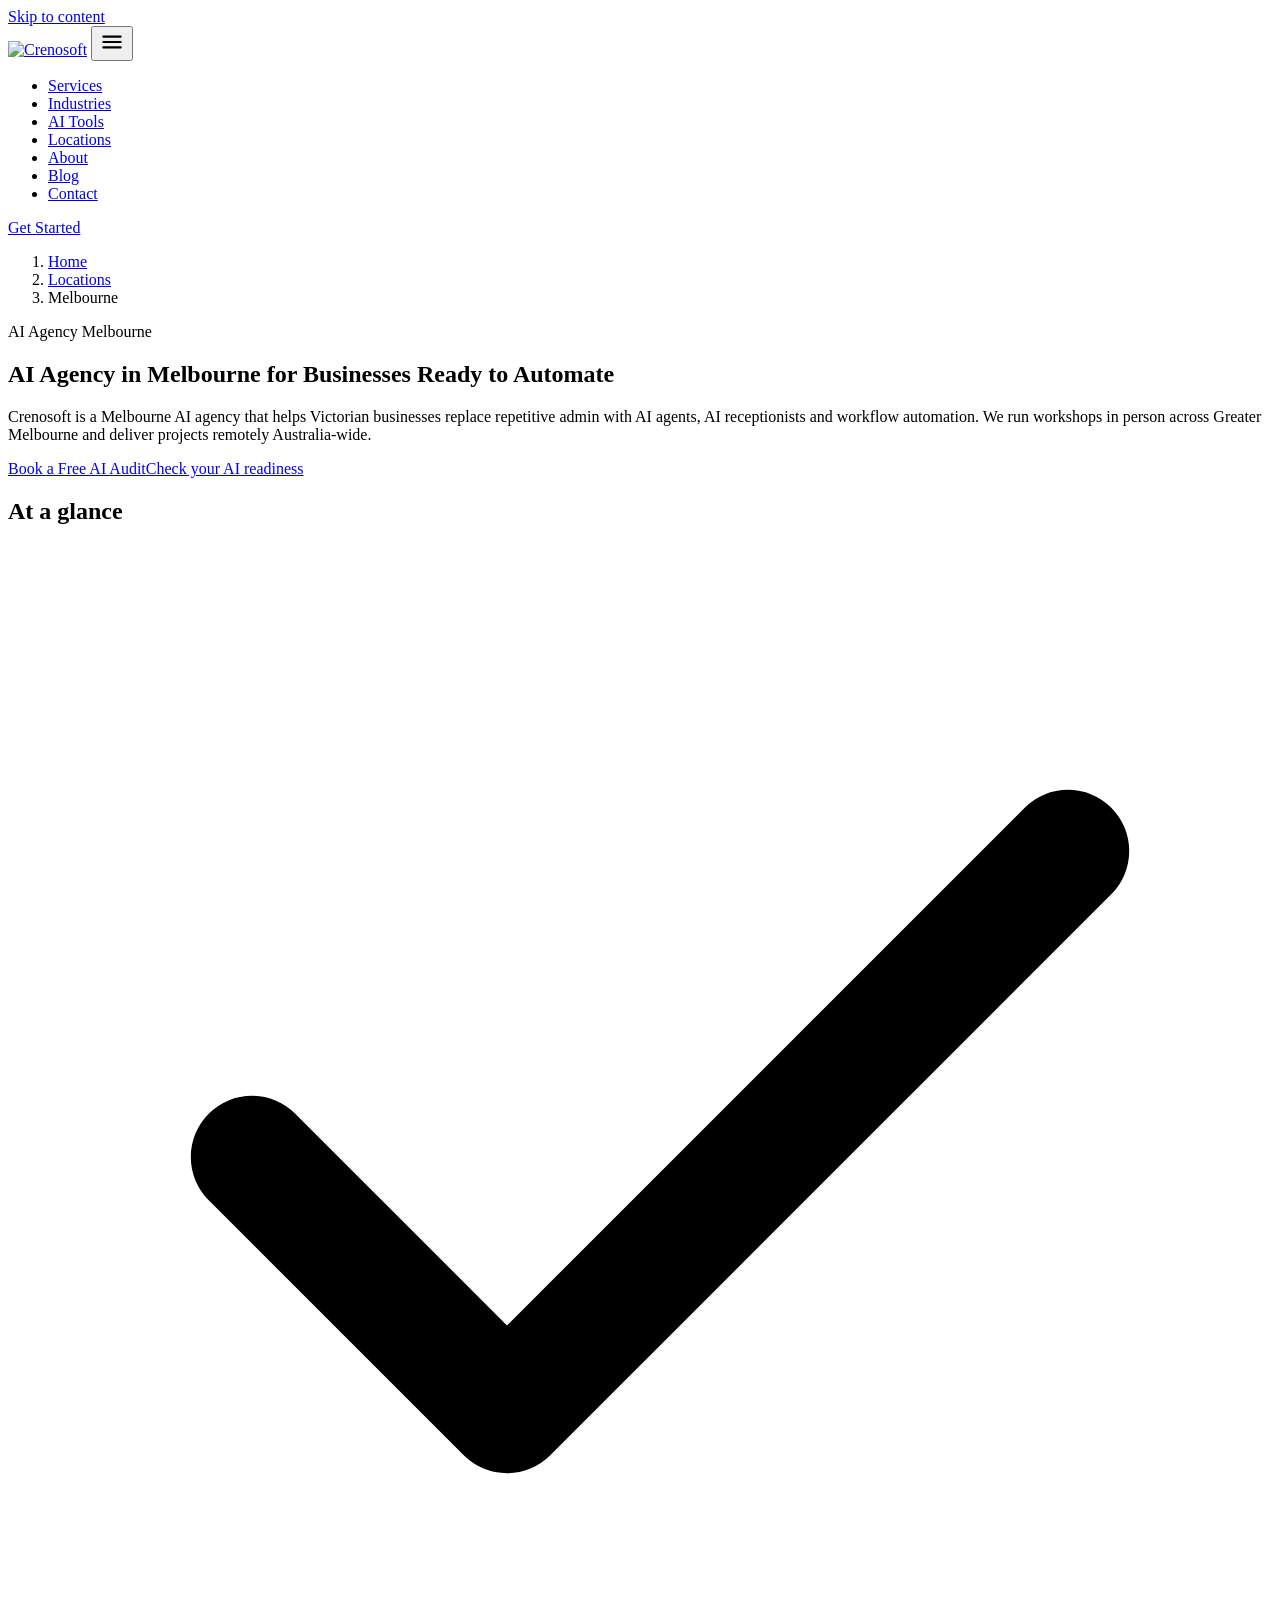
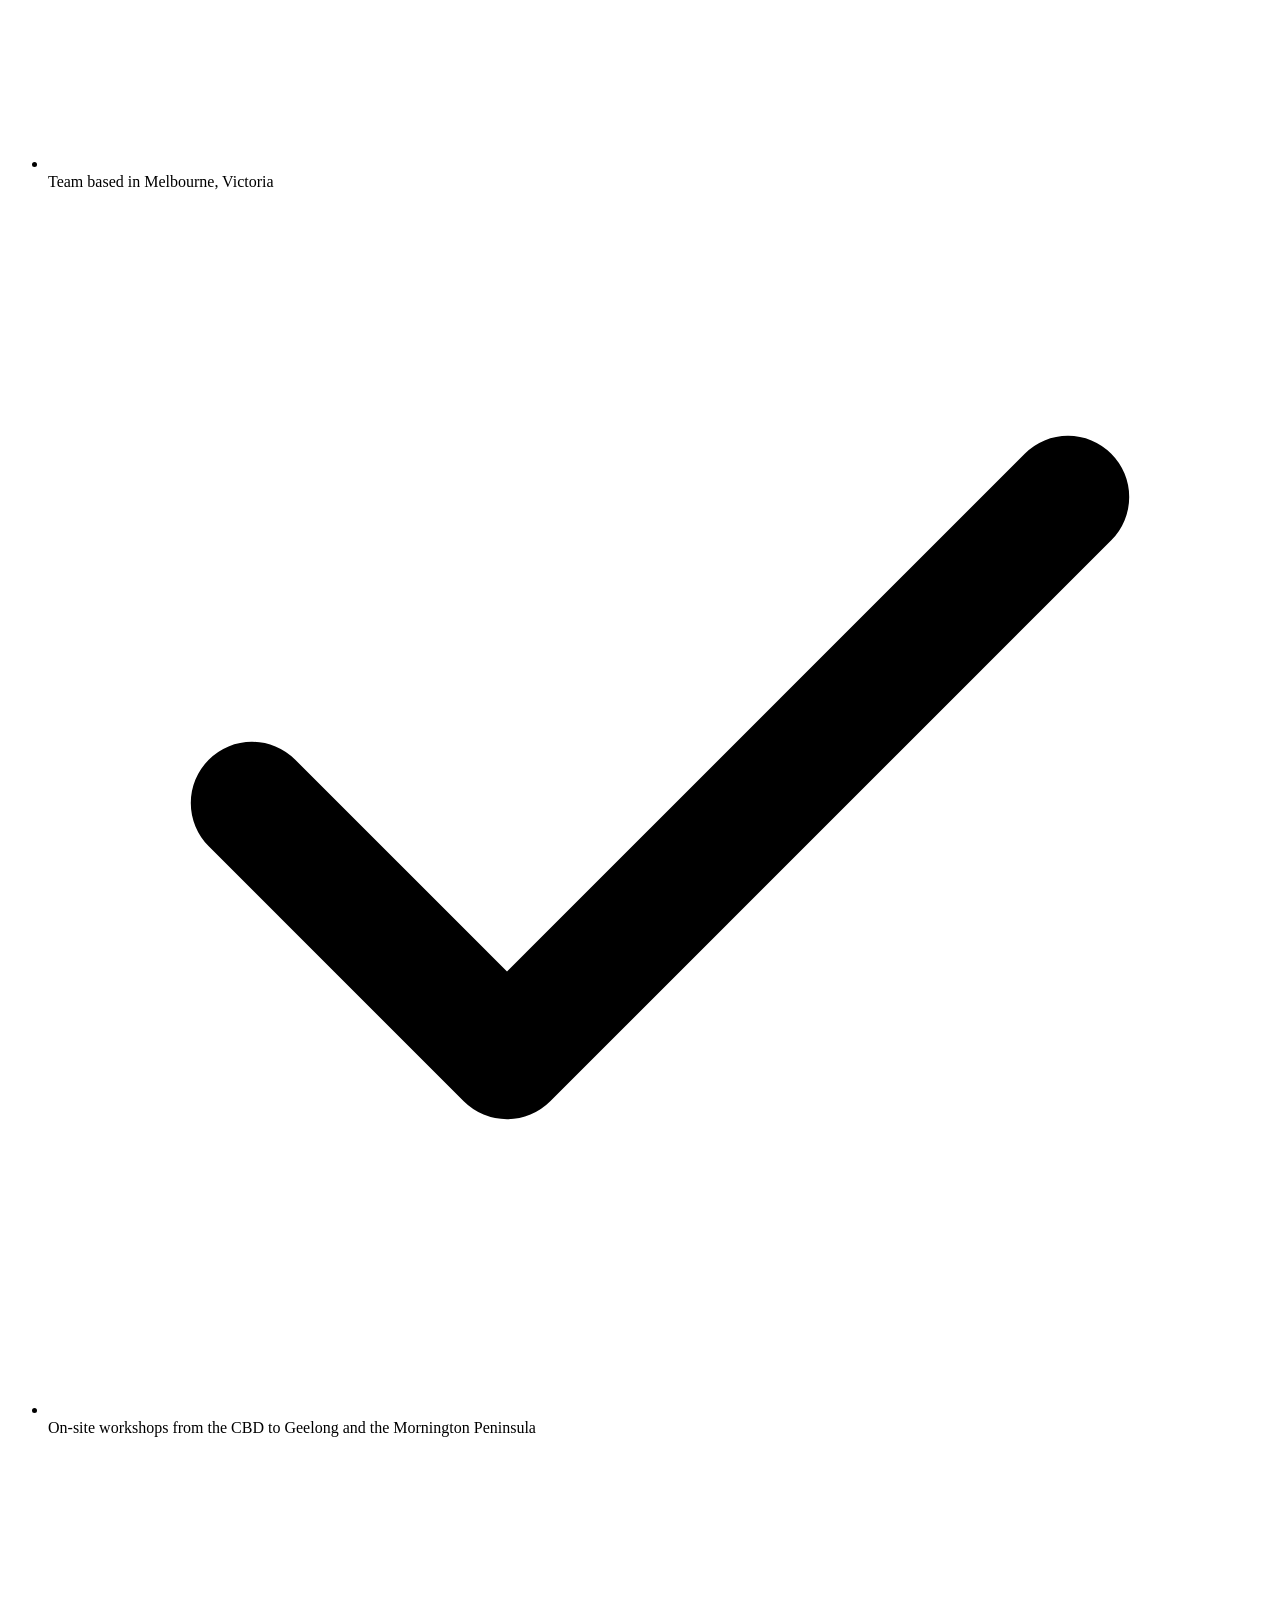
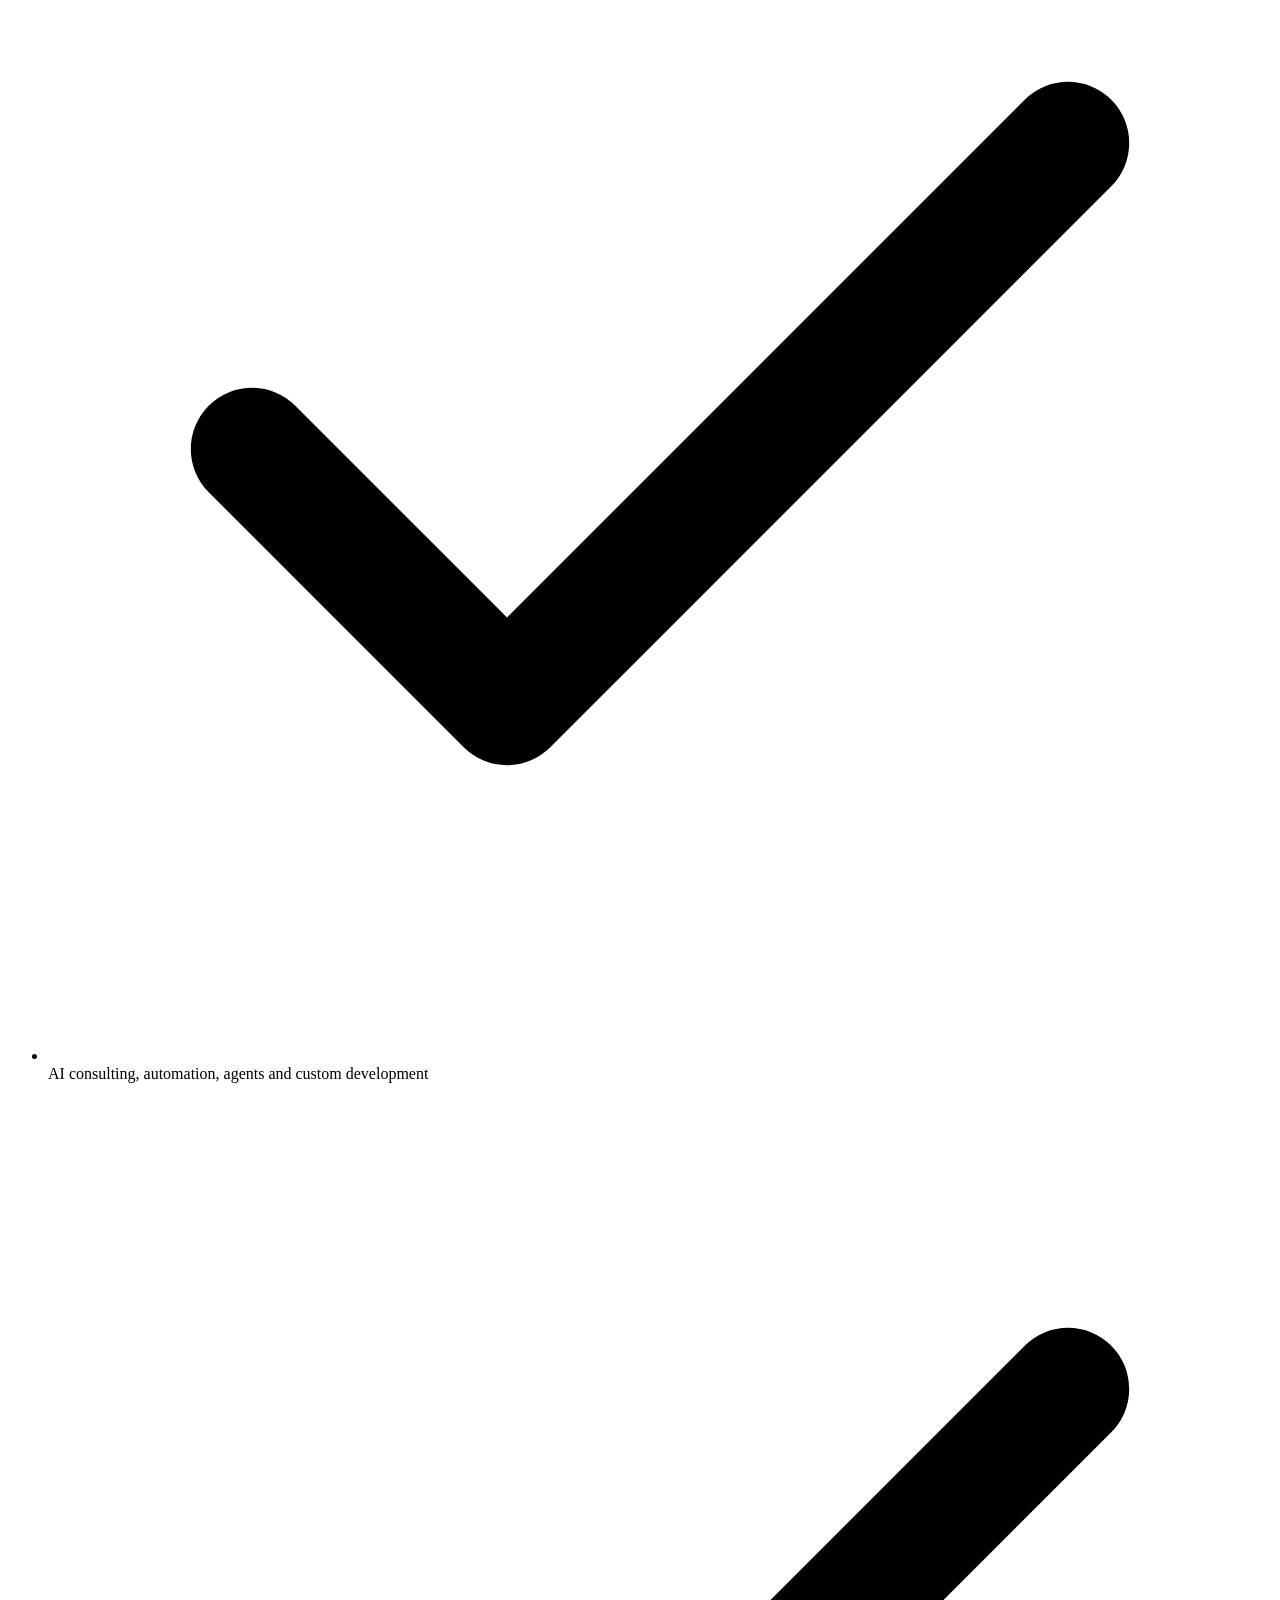
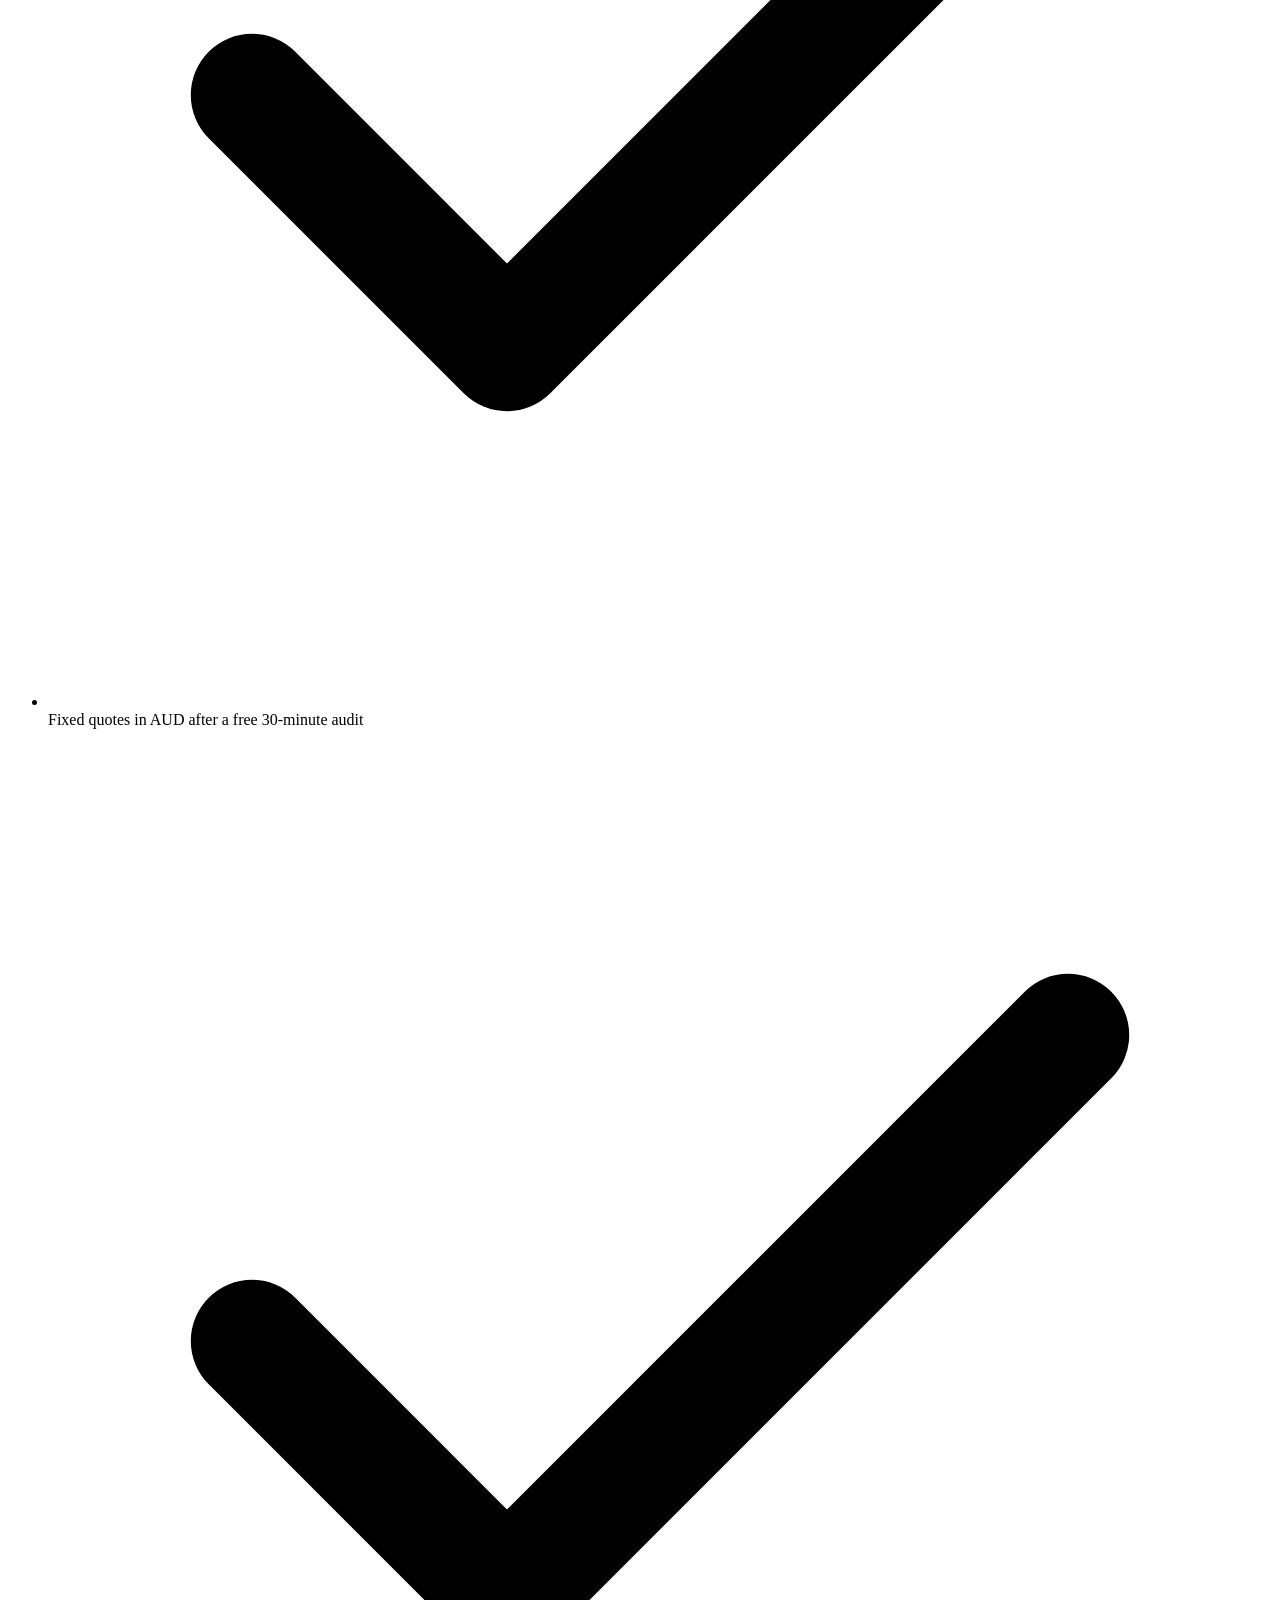
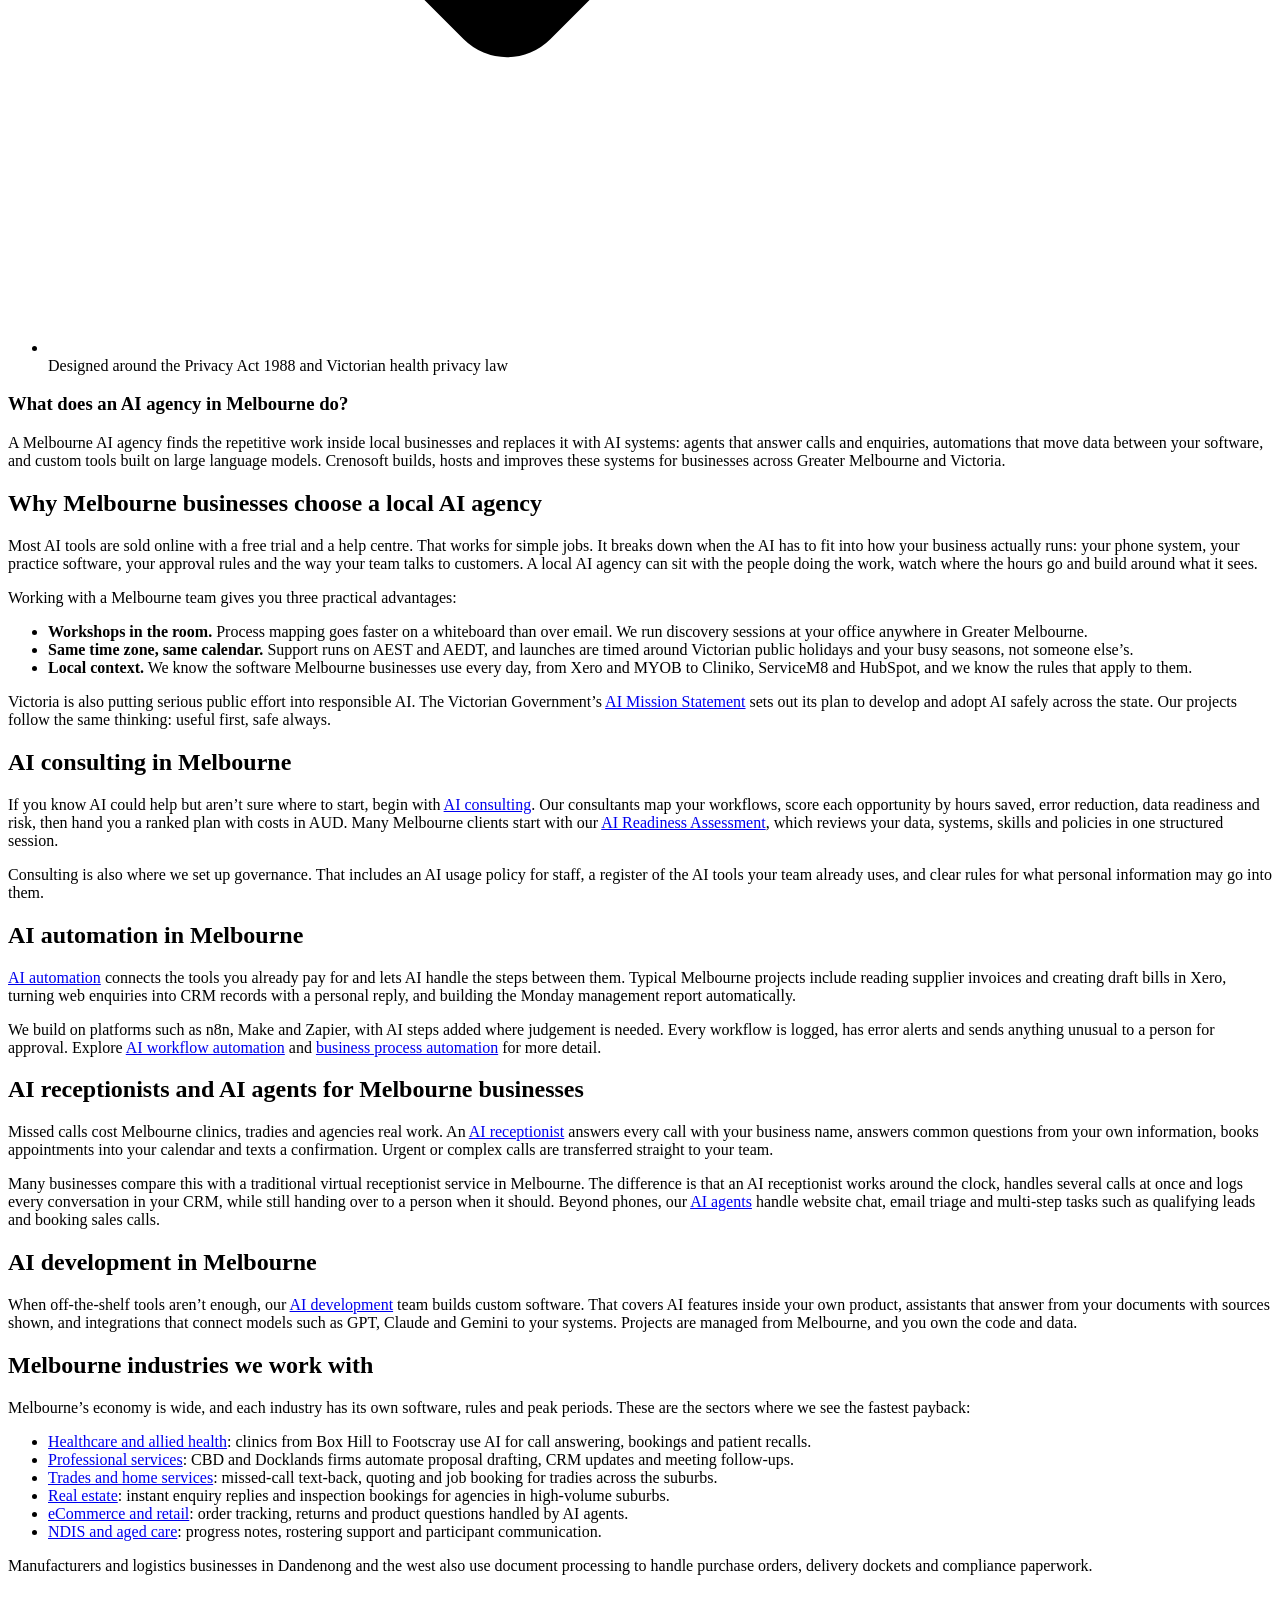
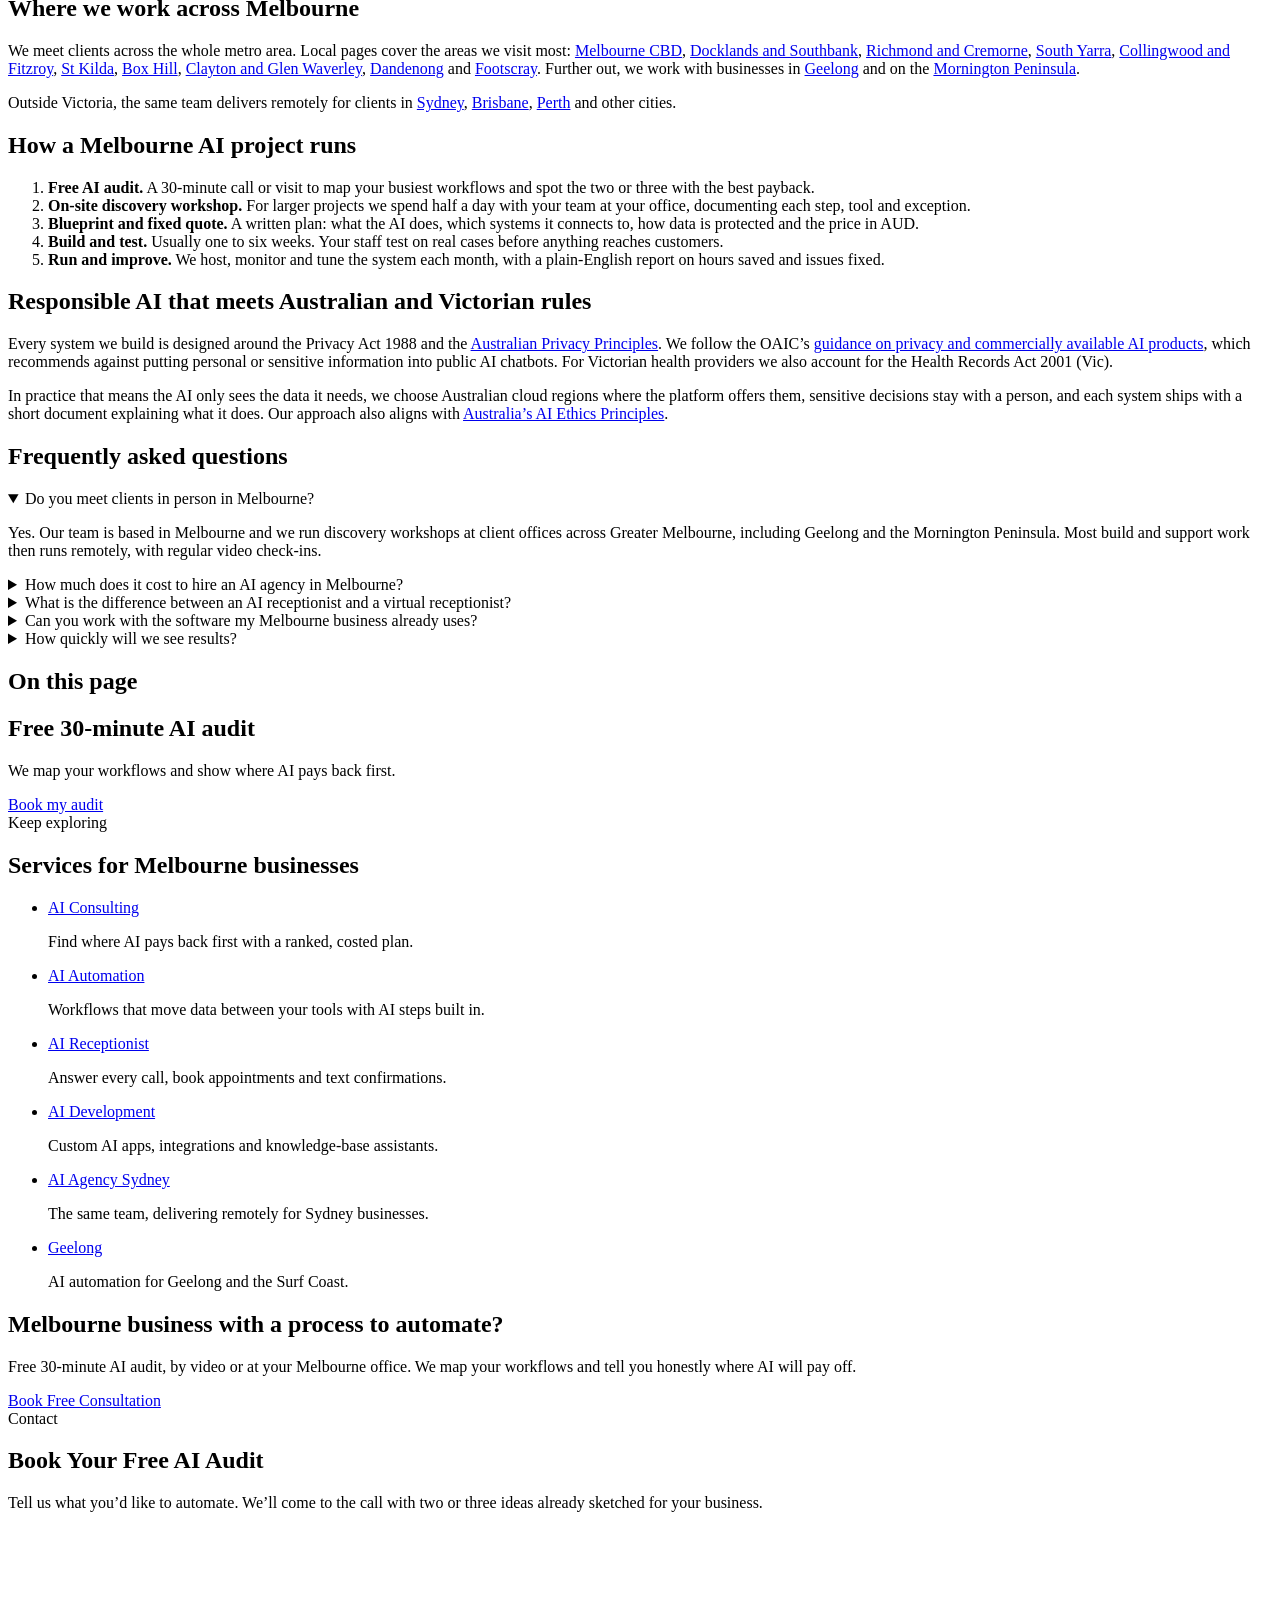
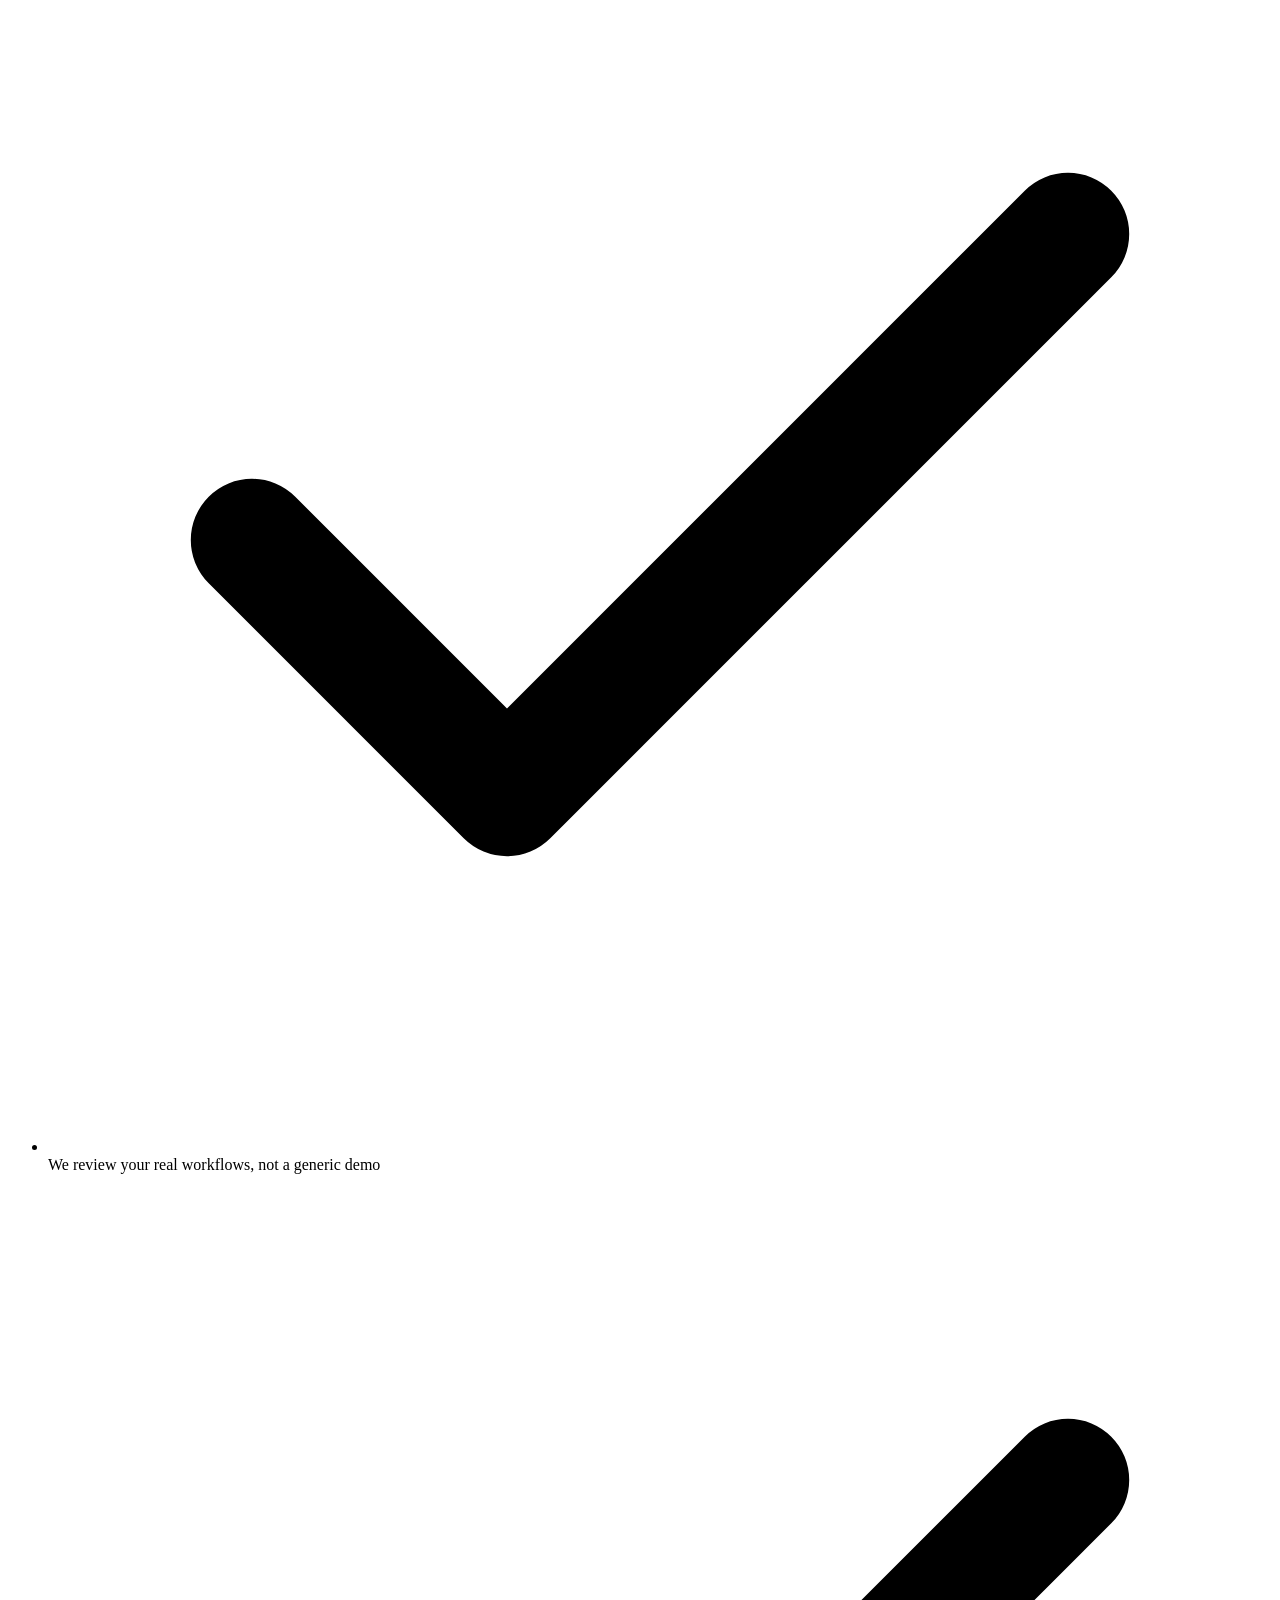
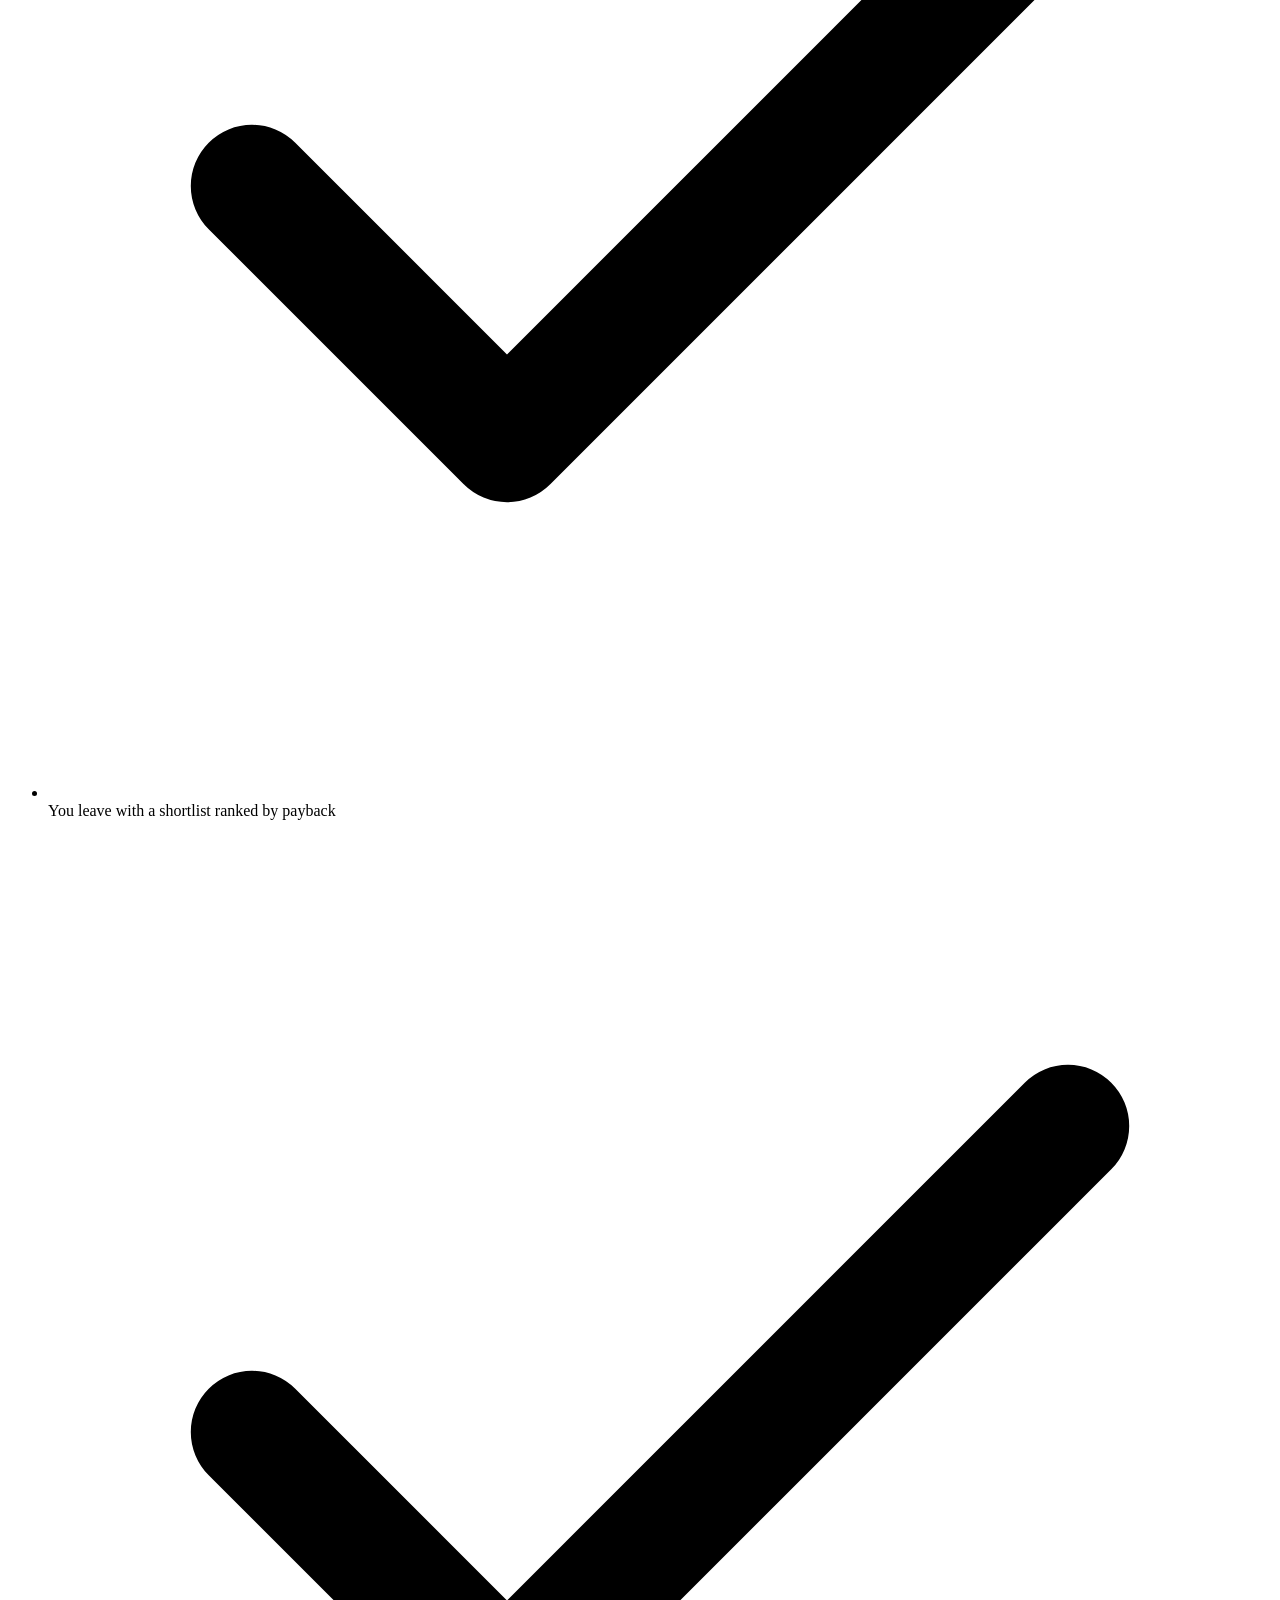
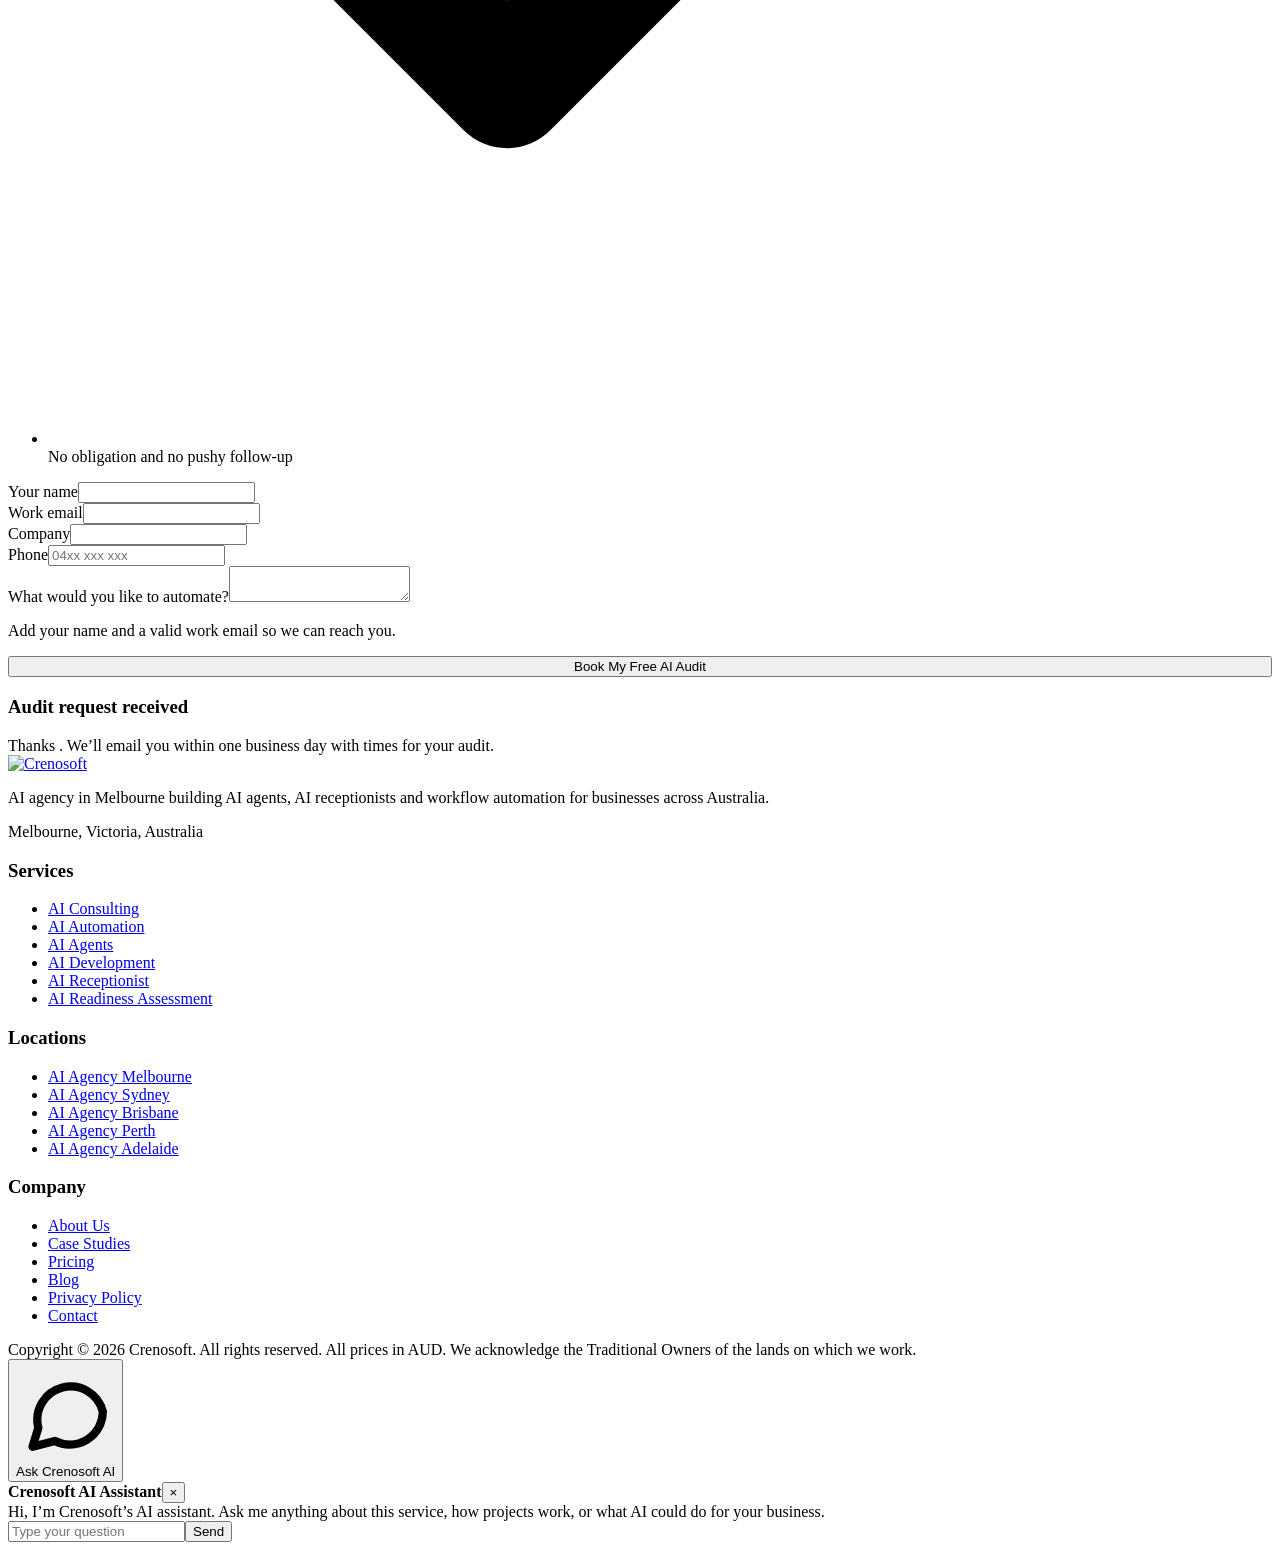
==== index.html @ bbd8c892 "Add files via upload" ====
<!DOCTYPE html>
<html lang="en-AU">
<head>
<meta charset="utf-8">
<meta name="viewport" content="width=device-width, initial-scale=1, viewport-fit=cover">
<title>AI Agency Melbourne | AI Consulting &amp; Automation | Crenosoft</title>
<meta name="description" content="Crenosoft is an AI agency in Melbourne building AI agents, AI receptionists and workflow automation for Victorian businesses. Book a free AI audit.">
<link rel="canonical" href="https://www.crenosoft.com/locations/melbourne/">
<meta name="robots" content="index, follow, max-image-preview:large, max-snippet:-1">
<meta name="geo.region" content="AU-VIC">
<meta name="geo.placename" content="Melbourne">
<meta name="theme-color" content="#F07336">
<link rel="icon" type="image/png" href="/assets/favicon.png">
<meta property="og:type" content="website">
<meta property="og:locale" content="en_AU">
<meta property="og:site_name" content="Crenosoft">
<meta property="og:title" content="AI Agency Melbourne | AI Consulting &amp; Automation | Crenosoft">
<meta property="og:description" content="Crenosoft is an AI agency in Melbourne building AI agents, AI receptionists and workflow automation for Victorian businesses. Book a free AI audit.">
<meta property="og:url" content="https://www.crenosoft.com/locations/melbourne/">
<meta name="twitter:card" content="summary_large_image">
<link rel="preconnect" href="https://fonts.googleapis.com">
<link rel="preconnect" href="https://fonts.gstatic.com" crossorigin>
<link href="https://fonts.googleapis.com/css2?family=Plus+Jakarta+Sans:wght@400;500;600;700;800&display=swap" rel="stylesheet">
<link rel="stylesheet" href="/assets/styles.css">
<script type="application/ld+json">
{
 "@context": "https://schema.org",
 "@graph": [
  {
   "@type": "WebPage",
   "@id": "https://www.crenosoft.com/locations/melbourne/#webpage",
   "url": "https://www.crenosoft.com/locations/melbourne/",
   "name": "AI Agency Melbourne | AI Consulting & Automation | Crenosoft",
   "description": "Crenosoft is an AI agency in Melbourne building AI agents, AI receptionists and workflow automation for Victorian businesses. Book a free AI audit.",
   "inLanguage": "en-AU",
   "isPartOf": {
    "@id": "https://www.crenosoft.com/#website"
   },
   "about": {
    "@id": "https://www.crenosoft.com/locations/melbourne/#service"
   },
   "breadcrumb": {
    "@id": "https://www.crenosoft.com/locations/melbourne/#breadcrumb"
   },
   "speakable": {
    "@type": "SpeakableSpecification",
    "cssSelector": [
     ".answer-box p",
     ".faq-answer"
    ]
   }
  },
  {
   "@type": "BreadcrumbList",
   "@id": "https://www.crenosoft.com/locations/melbourne/#breadcrumb",
   "itemListElement": [
    {
     "@type": "ListItem",
     "position": 1,
     "name": "Home",
     "item": "https://www.crenosoft.com/"
    },
    {
     "@type": "ListItem",
     "position": 2,
     "name": "Locations",
     "item": "https://www.crenosoft.com/locations/"
    },
    {
     "@type": "ListItem",
     "position": 3,
     "name": "Melbourne",
     "item": "https://www.crenosoft.com/locations/melbourne/"
    }
   ]
  },
  {
   "@type": "Service",
   "@id": "https://www.crenosoft.com/locations/melbourne/#service",
   "name": "AI agency services in Melbourne",
   "serviceType": "Artificial intelligence consulting and automation",
   "description": "A Melbourne AI agency finds the repetitive work inside local businesses and replaces it with AI systems: agents that answer calls and enquiries, automations that move data between your software, and custom tools built on large language models. Crenosoft builds, hosts and improves these systems for businesses across Greater Melbourne and Victoria.",
   "url": "https://www.crenosoft.com/locations/melbourne/",
   "provider": {
    "@type": [
     "Organization",
     "ProfessionalService"
    ],
    "@id": "https://www.crenosoft.com/#org",
    "name": "Crenosoft",
    "url": "https://www.crenosoft.com/",
    "address": {
     "@type": "PostalAddress",
     "addressLocality": "Melbourne",
     "addressRegion": "VIC",
     "addressCountry": "AU"
    }
   },
   "areaServed": [
    {
     "@type": "City",
     "name": "Melbourne"
    },
    {
     "@type": "State",
     "name": "Victoria"
    }
   ]
  },
  {
   "@type": "FAQPage",
   "@id": "https://www.crenosoft.com/locations/melbourne/#faq",
   "mainEntity": [
    {
     "@type": "Question",
     "name": "Do you meet clients in person in Melbourne?",
     "acceptedAnswer": {
      "@type": "Answer",
      "text": "Yes. Our team is based in Melbourne and we run discovery workshops at client offices across Greater Melbourne, including Geelong and the Mornington Peninsula. Most build and support work then runs remotely, with regular video check-ins."
     }
    },
    {
     "@type": "Question",
     "name": "How much does it cost to hire an AI agency in Melbourne?",
     "acceptedAnswer": {
      "@type": "Answer",
      "text": "It depends on how many systems the AI connects to and how much work it handles. We give a fixed quote in AUD after a free 30-minute audit, then charge a monthly fee for hosting, monitoring and improvements. GST applies where relevant."
     }
    },
    {
     "@type": "Question",
     "name": "What is the difference between an AI receptionist and a virtual receptionist?",
     "acceptedAnswer": {
      "@type": "Answer",
      "text": "A virtual receptionist service uses people who answer calls on your behalf during set hours. An AI receptionist answers every call at any hour, handles several calls at once, books appointments directly and logs each call, then transfers to your team when a person is needed."
     }
    },
    {
     "@type": "Question",
     "name": "Can you work with the software my Melbourne business already uses?",
     "acceptedAnswer": {
      "@type": "Answer",
      "text": "Usually, yes. We regularly connect Xero, MYOB, HubSpot, Zoho, GoHighLevel, Microsoft 365, Google Workspace, Cliniko and ServiceM8. If a tool has an API or email access, we can usually automate around it."
     }
    },
    {
     "@type": "Question",
     "name": "How quickly will we see results?",
     "acceptedAnswer": {
      "@type": "Answer",
      "text": "A single automation or AI receptionist usually goes live within one to three weeks. Most Melbourne clients see time savings in the first month, and we report the hours saved each month so you can track the return."
     }
    }
   ]
  }
 ]
}
</script>
</head>
<body>
<a class="skip" href="#main">Skip to content</a>
<header class="site-header">
  <nav class="wrap nav" aria-label="Main">
    <a class="brand" href="/" aria-label="Crenosoft home"><img src="/assets/logo.png" alt="Crenosoft" width="199" height="38"></a>
    <button class="menu-toggle" aria-expanded="false" aria-controls="nav-links" aria-label="Open menu">
      <svg width="26" height="26" viewBox="0 0 24 24" fill="none" stroke="currentColor" stroke-width="2" stroke-linecap="round"><path d="M4 7h16M4 12h16M4 17h16"/></svg>
    </button>
    <ul class="nav-links" id="nav-links">
      <li><a href="/#services">Services</a></li>
      <li><a href="/#industries">Industries</a></li>
      <li><a href="/#assessment">AI Tools</a></li>
      <li><a href="/locations/melbourne/">Locations</a></li>
      <li><a href="/about/">About</a></li>
      <li><a href="/insights/">Blog</a></li>
      <li><a href="#contact">Contact</a></li>
    </ul>
    <a class="btn btn-primary" href="#contact">Get Started</a>
  </nav>
</header>
<main id="main">
<section class="page-hero" aria-labelledby="page-title">
  <div class="wrap">
    <nav class="crumbs" aria-label="Breadcrumb"><ol><li><a href="/">Home</a></li><li><a href="/locations/">Locations</a></li><li aria-current="page">Melbourne</li></ol></nav>
    <div class="page-hero-grid">
      <div>
        <span class="pill"><i aria-hidden="true"></i>AI Agency Melbourne</span>
        <h1 id="page-title">AI Agency in Melbourne for Businesses Ready to Automate</h1>
        <p class="lead">Crenosoft is a Melbourne AI agency that helps Victorian businesses replace repetitive admin with AI agents, AI receptionists and workflow automation. We run workshops in person across Greater Melbourne and deliver projects remotely Australia-wide.</p>
        <div class="hero-ctas"><a class="btn btn-primary" href="#contact">Book a Free AI Audit</a><a class="btn btn-outline" href="/#assessment">Check your AI readiness</a></div>
      </div>
      <aside class="facts" aria-labelledby="facts-title"><h2 id="facts-title">At a glance</h2><ul><li><svg viewBox="0 0 24 24" fill="none" stroke="currentColor" stroke-width="2.4" stroke-linecap="round" stroke-linejoin="round" aria-hidden="true"><path d="M20 6 9 17l-5-5"/></svg><span>Team based in Melbourne, Victoria</span></li><li><svg viewBox="0 0 24 24" fill="none" stroke="currentColor" stroke-width="2.4" stroke-linecap="round" stroke-linejoin="round" aria-hidden="true"><path d="M20 6 9 17l-5-5"/></svg><span>On-site workshops from the CBD to Geelong and the Mornington Peninsula</span></li><li><svg viewBox="0 0 24 24" fill="none" stroke="currentColor" stroke-width="2.4" stroke-linecap="round" stroke-linejoin="round" aria-hidden="true"><path d="M20 6 9 17l-5-5"/></svg><span>AI consulting, automation, agents and custom development</span></li><li><svg viewBox="0 0 24 24" fill="none" stroke="currentColor" stroke-width="2.4" stroke-linecap="round" stroke-linejoin="round" aria-hidden="true"><path d="M20 6 9 17l-5-5"/></svg><span>Fixed quotes in AUD after a free 30-minute audit</span></li><li><svg viewBox="0 0 24 24" fill="none" stroke="currentColor" stroke-width="2.4" stroke-linecap="round" stroke-linejoin="round" aria-hidden="true"><path d="M20 6 9 17l-5-5"/></svg><span>Designed around the Privacy Act 1988 and Victorian health privacy law</span></li></ul></aside>
    </div>
  </div>
</section>
<section class="content" aria-label="Page content">
  <div class="wrap content-grid">
    <article class="prose">
      <div class="answer-box"><h3>What does an AI agency in Melbourne do?</h3><p>A Melbourne AI agency finds the repetitive work inside local businesses and replaces it with AI systems: agents that answer calls and enquiries, automations that move data between your software, and custom tools built on large language models. Crenosoft builds, hosts and improves these systems for businesses across Greater Melbourne and Victoria.</p></div>
      
<h2 id="why-melbourne-businesses-choose-a-local-ai-agency">Why Melbourne businesses choose a local AI agency</h2>
<p>Most AI tools are sold online with a free trial and a help centre. That works for simple jobs. It breaks down when the AI has to fit into how your business actually runs: your phone system, your practice software, your approval rules and the way your team talks to customers. A local AI agency can sit with the people doing the work, watch where the hours go and build around what it sees.</p>
<p>Working with a Melbourne team gives you three practical advantages:</p>
<ul>
<li><strong>Workshops in the room.</strong> Process mapping goes faster on a whiteboard than over email. We run discovery sessions at your office anywhere in Greater Melbourne.</li>
<li><strong>Same time zone, same calendar.</strong> Support runs on AEST and AEDT, and launches are timed around Victorian public holidays and your busy seasons, not someone else’s.</li>
<li><strong>Local context.</strong> We know the software Melbourne businesses use every day, from Xero and MYOB to Cliniko, ServiceM8 and HubSpot, and we know the rules that apply to them.</li>
</ul>
<p>Victoria is also putting serious public effort into responsible AI. The Victorian Government’s <a href="https://djsir.vic.gov.au/priorities-and-initiatives/ai-mission-statement" target="_blank" rel="noopener">AI Mission Statement</a> sets out its plan to develop and adopt AI safely across the state. Our projects follow the same thinking: useful first, safe always.</p>

<h2 id="ai-consulting-in-melbourne">AI consulting in Melbourne</h2>
<p>If you know AI could help but aren’t sure where to start, begin with <a href="/ai-consulting/">AI consulting</a>. Our consultants map your workflows, score each opportunity by hours saved, error reduction, data readiness and risk, then hand you a ranked plan with costs in AUD. Many Melbourne clients start with our <a href="/ai-consulting/ai-readiness-assessment/">AI Readiness Assessment</a>, which reviews your data, systems, skills and policies in one structured session.</p>
<p>Consulting is also where we set up governance. That includes an AI usage policy for staff, a register of the AI tools your team already uses, and clear rules for what personal information may go into them.</p>

<h2 id="ai-automation-in-melbourne">AI automation in Melbourne</h2>
<p><a href="/ai-automation/">AI automation</a> connects the tools you already pay for and lets AI handle the steps between them. Typical Melbourne projects include reading supplier invoices and creating draft bills in Xero, turning web enquiries into CRM records with a personal reply, and building the Monday management report automatically.</p>
<p>We build on platforms such as n8n, Make and Zapier, with AI steps added where judgement is needed. Every workflow is logged, has error alerts and sends anything unusual to a person for approval. Explore <a href="/ai-automation/workflow-automation/">AI workflow automation</a> and <a href="/ai-automation/business-process-automation/">business process automation</a> for more detail.</p>

<h2 id="ai-receptionists-and-ai-agents-for-melbourne-businesses">AI receptionists and AI agents for Melbourne businesses</h2>
<p>Missed calls cost Melbourne clinics, tradies and agencies real work. An <a href="/ai-agents/ai-receptionist/">AI receptionist</a> answers every call with your business name, answers common questions from your own information, books appointments into your calendar and texts a confirmation. Urgent or complex calls are transferred straight to your team.</p>
<p>Many businesses compare this with a traditional virtual receptionist service in Melbourne. The difference is that an AI receptionist works around the clock, handles several calls at once and logs every conversation in your CRM, while still handing over to a person when it should. Beyond phones, our <a href="/ai-agents/">AI agents</a> handle website chat, email triage and multi-step tasks such as qualifying leads and booking sales calls.</p>

<h2 id="ai-development-in-melbourne">AI development in Melbourne</h2>
<p>When off-the-shelf tools aren’t enough, our <a href="/ai-development/">AI development</a> team builds custom software. That covers AI features inside your own product, assistants that answer from your documents with sources shown, and integrations that connect models such as GPT, Claude and Gemini to your systems. Projects are managed from Melbourne, and you own the code and data.</p>

<h2 id="melbourne-industries-we-work-with">Melbourne industries we work with</h2>
<p>Melbourne’s economy is wide, and each industry has its own software, rules and peak periods. These are the sectors where we see the fastest payback:</p>
<ul>
<li><a href="/industries/healthcare/">Healthcare and allied health</a>: clinics from Box Hill to Footscray use AI for call answering, bookings and patient recalls.</li>
<li><a href="/industries/professional-services/">Professional services</a>: CBD and Docklands firms automate proposal drafting, CRM updates and meeting follow-ups.</li>
<li><a href="/industries/trades/">Trades and home services</a>: missed-call text-back, quoting and job booking for tradies across the suburbs.</li>
<li><a href="/industries/real-estate/">Real estate</a>: instant enquiry replies and inspection bookings for agencies in high-volume suburbs.</li>
<li><a href="/industries/ecommerce/">eCommerce and retail</a>: order tracking, returns and product questions handled by AI agents.</li>
<li><a href="/industries/ndis-aged-care/">NDIS and aged care</a>: progress notes, rostering support and participant communication.</li>
</ul>
<p>Manufacturers and logistics businesses in Dandenong and the west also use document processing to handle purchase orders, delivery dockets and compliance paperwork.</p>

<h2 id="where-we-work-across-melbourne">Where we work across Melbourne</h2>
<p>We meet clients across the whole metro area. Local pages cover the areas we visit most: <a href="/locations/melbourne/cbd/">Melbourne CBD</a>, <a href="/locations/melbourne/docklands/">Docklands and Southbank</a>, <a href="/locations/melbourne/richmond/">Richmond and Cremorne</a>, <a href="/locations/melbourne/south-yarra/">South Yarra</a>, <a href="/locations/melbourne/collingwood/">Collingwood and Fitzroy</a>, <a href="/locations/melbourne/st-kilda/">St Kilda</a>, <a href="/locations/melbourne/box-hill/">Box Hill</a>, <a href="/locations/melbourne/clayton/">Clayton and Glen Waverley</a>, <a href="/locations/melbourne/dandenong/">Dandenong</a> and <a href="/locations/melbourne/footscray/">Footscray</a>. Further out, we work with businesses in <a href="/locations/geelong/">Geelong</a> and on the <a href="/locations/mornington-peninsula/">Mornington Peninsula</a>.</p>
<p>Outside Victoria, the same team delivers remotely for clients in <a href="/locations/sydney/">Sydney</a>, <a href="/locations/brisbane/">Brisbane</a>, <a href="/locations/perth/">Perth</a> and other cities.</p>

<h2 id="how-a-melbourne-ai-project-runs">How a Melbourne AI project runs</h2>
<ol>
<li><strong>Free AI audit.</strong> A 30-minute call or visit to map your busiest workflows and spot the two or three with the best payback.</li>
<li><strong>On-site discovery workshop.</strong> For larger projects we spend half a day with your team at your office, documenting each step, tool and exception.</li>
<li><strong>Blueprint and fixed quote.</strong> A written plan: what the AI does, which systems it connects to, how data is protected and the price in AUD.</li>
<li><strong>Build and test.</strong> Usually one to six weeks. Your staff test on real cases before anything reaches customers.</li>
<li><strong>Run and improve.</strong> We host, monitor and tune the system each month, with a plain-English report on hours saved and issues fixed.</li>
</ol>

<h2 id="responsible-ai-that-meets-australian-and-victorian-rules">Responsible AI that meets Australian and Victorian rules</h2>
<p>Every system we build is designed around the Privacy Act 1988 and the <a href="https://www.oaic.gov.au/privacy/australian-privacy-principles" target="_blank" rel="noopener">Australian Privacy Principles</a>. We follow the OAIC’s <a href="https://www.oaic.gov.au/privacy/privacy-guidance-for-organisations-and-government-agencies/guidance-on-privacy-and-the-use-of-commercially-available-ai-products" target="_blank" rel="noopener">guidance on privacy and commercially available AI products</a>, which recommends against putting personal or sensitive information into public AI chatbots. For Victorian health providers we also account for the Health Records Act 2001 (Vic).</p>
<p>In practice that means the AI only sees the data it needs, we choose Australian cloud regions where the platform offers them, sensitive decisions stay with a person, and each system ships with a short document explaining what it does. Our approach also aligns with <a href="https://www.industry.gov.au/publications/australias-artificial-intelligence-ethics-principles/australias-ai-ethics-principles" target="_blank" rel="noopener">Australia’s AI Ethics Principles</a>.</p>

      <h2 id="faq">Frequently asked questions</h2>
      <div class="faq" style="margin:0"><details open><summary>Do you meet clients in person in Melbourne?</summary><p class="faq-answer">Yes. Our team is based in Melbourne and we run discovery workshops at client offices across Greater Melbourne, including Geelong and the Mornington Peninsula. Most build and support work then runs remotely, with regular video check-ins.</p></details><details><summary>How much does it cost to hire an AI agency in Melbourne?</summary><p class="faq-answer">It depends on how many systems the AI connects to and how much work it handles. We give a fixed quote in AUD after a free 30-minute audit, then charge a monthly fee for hosting, monitoring and improvements. GST applies where relevant.</p></details><details><summary>What is the difference between an AI receptionist and a virtual receptionist?</summary><p class="faq-answer">A virtual receptionist service uses people who answer calls on your behalf during set hours. An AI receptionist answers every call at any hour, handles several calls at once, books appointments directly and logs each call, then transfers to your team when a person is needed.</p></details><details><summary>Can you work with the software my Melbourne business already uses?</summary><p class="faq-answer">Usually, yes. We regularly connect Xero, MYOB, HubSpot, Zoho, GoHighLevel, Microsoft 365, Google Workspace, Cliniko and ServiceM8. If a tool has an API or email access, we can usually automate around it.</p></details><details><summary>How quickly will we see results?</summary><p class="faq-answer">A single automation or AI receptionist usually goes live within one to three weeks. Most Melbourne clients see time savings in the first month, and we report the hours saved each month so you can track the return.</p></details></div>
    </article>
    <div class="aside">
      <nav class="toc" aria-label="On this page"><h2>On this page</h2><ol id="toc-list"></ol></nav>
      <div class="aside-cta"><h2>Free 30-minute AI audit</h2><p>We map your workflows and show where AI pays back first.</p><a class="btn btn-primary" href="#contact">Book my audit</a></div>
    </div>
  </div>
</section>
<section class="related" aria-labelledby="related-title">
  <div class="wrap">
    <div class="section-head"><span class="label">Keep exploring</span><h2 id="related-title">Services for Melbourne businesses</h2></div>
    <ul class="ind-list"><li><a href="/ai-consulting/">AI Consulting</a><p>Find where AI pays back first with a ranked, costed plan.</p></li><li><a href="/ai-automation/">AI Automation</a><p>Workflows that move data between your tools with AI steps built in.</p></li><li><a href="/ai-agents/ai-receptionist/">AI Receptionist</a><p>Answer every call, book appointments and text confirmations.</p></li><li><a href="/ai-development/">AI Development</a><p>Custom AI apps, integrations and knowledge-base assistants.</p></li><li><a href="/locations/sydney/">AI Agency Sydney</a><p>The same team, delivering remotely for Sydney businesses.</p></li><li><a href="/locations/geelong/">Geelong</a><p>AI automation for Geelong and the Surf Coast.</p></li></ul>
  </div>
</section>
<section id="contact" class="soft" aria-labelledby="contact-title">
  <div class="wrap">
    <div class="cta-band">
      <div><h2>Melbourne business with a process to automate?</h2><p>Free 30-minute AI audit, by video or at your Melbourne office. We map your workflows and tell you honestly where AI will pay off.</p></div>
      <a class="btn btn-primary" href="#audit-form">Book Free Consultation</a>
    </div>
    <div class="contact-grid">
      <div>
        <span class="label">Contact</span>
        <h2 id="contact-title">Book Your Free AI Audit</h2>
        <p class="lead">Tell us what you’d like to automate. We’ll come to the call with two or three ideas already sketched for your business.</p>
        <ul>
          <li><svg viewBox="0 0 24 24" fill="none" stroke="currentColor" stroke-width="2.4" stroke-linecap="round" stroke-linejoin="round" aria-hidden="true"><path d="M20 6 9 17l-5-5"/></svg>We review your real workflows, not a generic demo</li>
          <li><svg viewBox="0 0 24 24" fill="none" stroke="currentColor" stroke-width="2.4" stroke-linecap="round" stroke-linejoin="round" aria-hidden="true"><path d="M20 6 9 17l-5-5"/></svg>You leave with a shortlist ranked by payback</li>
          <li><svg viewBox="0 0 24 24" fill="none" stroke="currentColor" stroke-width="2.4" stroke-linecap="round" stroke-linejoin="round" aria-hidden="true"><path d="M20 6 9 17l-5-5"/></svg>No obligation and no pushy follow-up</li>
        </ul>
      </div>
      <form class="audit" id="audit-form" novalidate data-endpoint="">
        <div class="f-row">
          <div class="f"><label for="f-name">Your name</label><input id="f-name" name="name" autocomplete="name" required></div>
          <div class="f"><label for="f-email">Work email</label><input id="f-email" name="email" type="email" autocomplete="email" required></div>
        </div>
        <div class="f-row">
          <div class="f"><label for="f-company">Company</label><input id="f-company" name="company" autocomplete="organization"></div>
          <div class="f"><label for="f-phone">Phone</label><input id="f-phone" name="phone" type="tel" autocomplete="tel" placeholder="04xx xxx xxx"></div>
        </div>
        <div class="f"><label for="f-task">What would you like to automate?</label><textarea id="f-task" name="task"></textarea></div>
        <p class="f-error" id="f-error">Add your name and a valid work email so we can reach you.</p>
        <button class="btn btn-primary" type="submit" style="width:100%">Book My Free AI Audit</button>
        <div class="form-done" id="form-done" aria-live="polite"><h3>Audit request received</h3><p style="color:var(--ink-2);margin:0">Thanks <span id="done-name"></span>. We’ll email you within one business day with times for your audit.</p></div>
      </form>
    </div>
  </div>
</section>
</main>
<footer>
  <div class="wrap">
    <div class="foot-grid">
      <div>
        <a class="brand" href="/" aria-label="Crenosoft home"><img src="/assets/logo-light.png" alt="Crenosoft" width="178" height="34"></a>
        <p>AI agency in Melbourne building AI agents, AI receptionists and workflow automation for businesses across Australia.</p>
        <p style="margin:0">Melbourne, Victoria, Australia</p>
        <!-- TODO before launch: street address (must match Google Business Profile), +61 phone, email, ABN -->
      </div>
      <div>
        <h3>Services</h3>
        <ul>
          <li><a href="/ai-consulting/">AI Consulting</a></li>
          <li><a href="/ai-automation/">AI Automation</a></li>
          <li><a href="/ai-agents/">AI Agents</a></li>
          <li><a href="/ai-development/">AI Development</a></li>
          <li><a href="/ai-agents/ai-receptionist/">AI Receptionist</a></li>
          <li><a href="/ai-consulting/ai-readiness-assessment/">AI Readiness Assessment</a></li>
        </ul>
      </div>
      <div>
        <h3>Locations</h3>
        <ul>
          <li><a href="/locations/melbourne/">AI Agency Melbourne</a></li>
          <li><a href="/locations/sydney/">AI Agency Sydney</a></li>
          <li><a href="/locations/brisbane/">AI Agency Brisbane</a></li>
          <li><a href="/locations/perth/">AI Agency Perth</a></li>
          <li><a href="/locations/adelaide/">AI Agency Adelaide</a></li>
        </ul>
      </div>
      <div>
        <h3>Company</h3>
        <ul>
          <li><a href="/about/">About Us</a></li>
          <li><a href="/case-studies/">Case Studies</a></li>
          <li><a href="/pricing/">Pricing</a></li>
          <li><a href="/insights/">Blog</a></li>
          <li><a href="/privacy/">Privacy Policy</a></li>
          <li><a href="#contact">Contact</a></li>
        </ul>
      </div>
    </div>
    <div class="foot-base">
      <span>Copyright © <span id="yr">2026</span> Crenosoft. All rights reserved. All prices in AUD.</span>
      <span>We acknowledge the Traditional Owners of the lands on which we work.</span>
    </div>
  </div>
</footer>
<button class="chat-fab" id="chat-fab" aria-expanded="false" aria-controls="chat"><svg viewBox="0 0 24 24" fill="none" stroke="currentColor" stroke-width="2" stroke-linecap="round" stroke-linejoin="round" aria-hidden="true"><path d="M21 12a8 8 0 0 1-11.6 7.1L4 20.5l1.4-4.6A8 8 0 1 1 21 12z"/></svg>Ask Crenosoft AI</button>
<div class="chat" id="chat" role="dialog" aria-label="Crenosoft AI assistant">
  <div class="chat-head"><b>Crenosoft AI Assistant</b><button id="chat-close" aria-label="Close chat">×</button></div>
  <div class="chat-log" id="chat-log" aria-live="polite"><div class="msg bot">Hi, I’m Crenosoft’s AI assistant. Ask me anything about this service, how projects work, or what AI could do for your business.</div></div>
  <form class="chat-form" id="chat-form"><input id="chat-input" placeholder="Type your question" aria-label="Your question" maxlength="500"><button type="submit">Send</button></form>
</div>
<script src="/assets/site.js" defer></script>
</body>
</html>
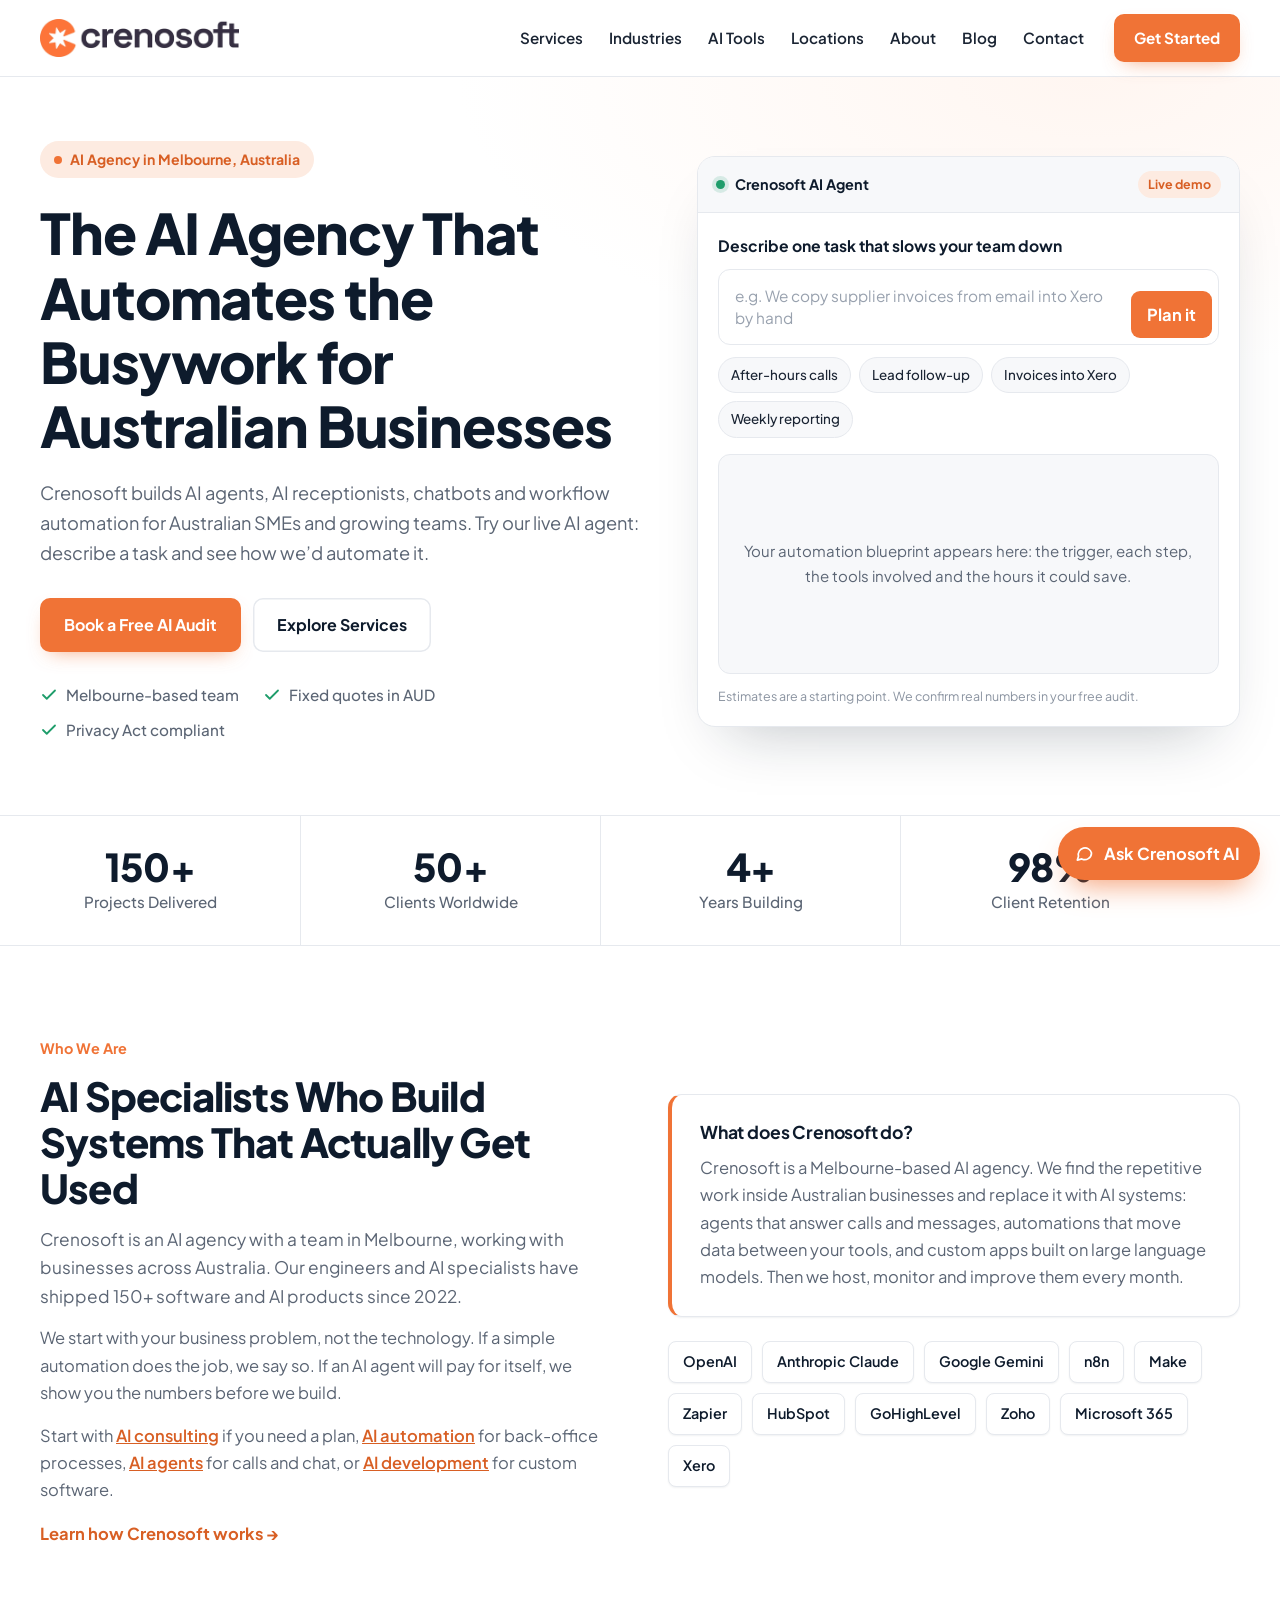
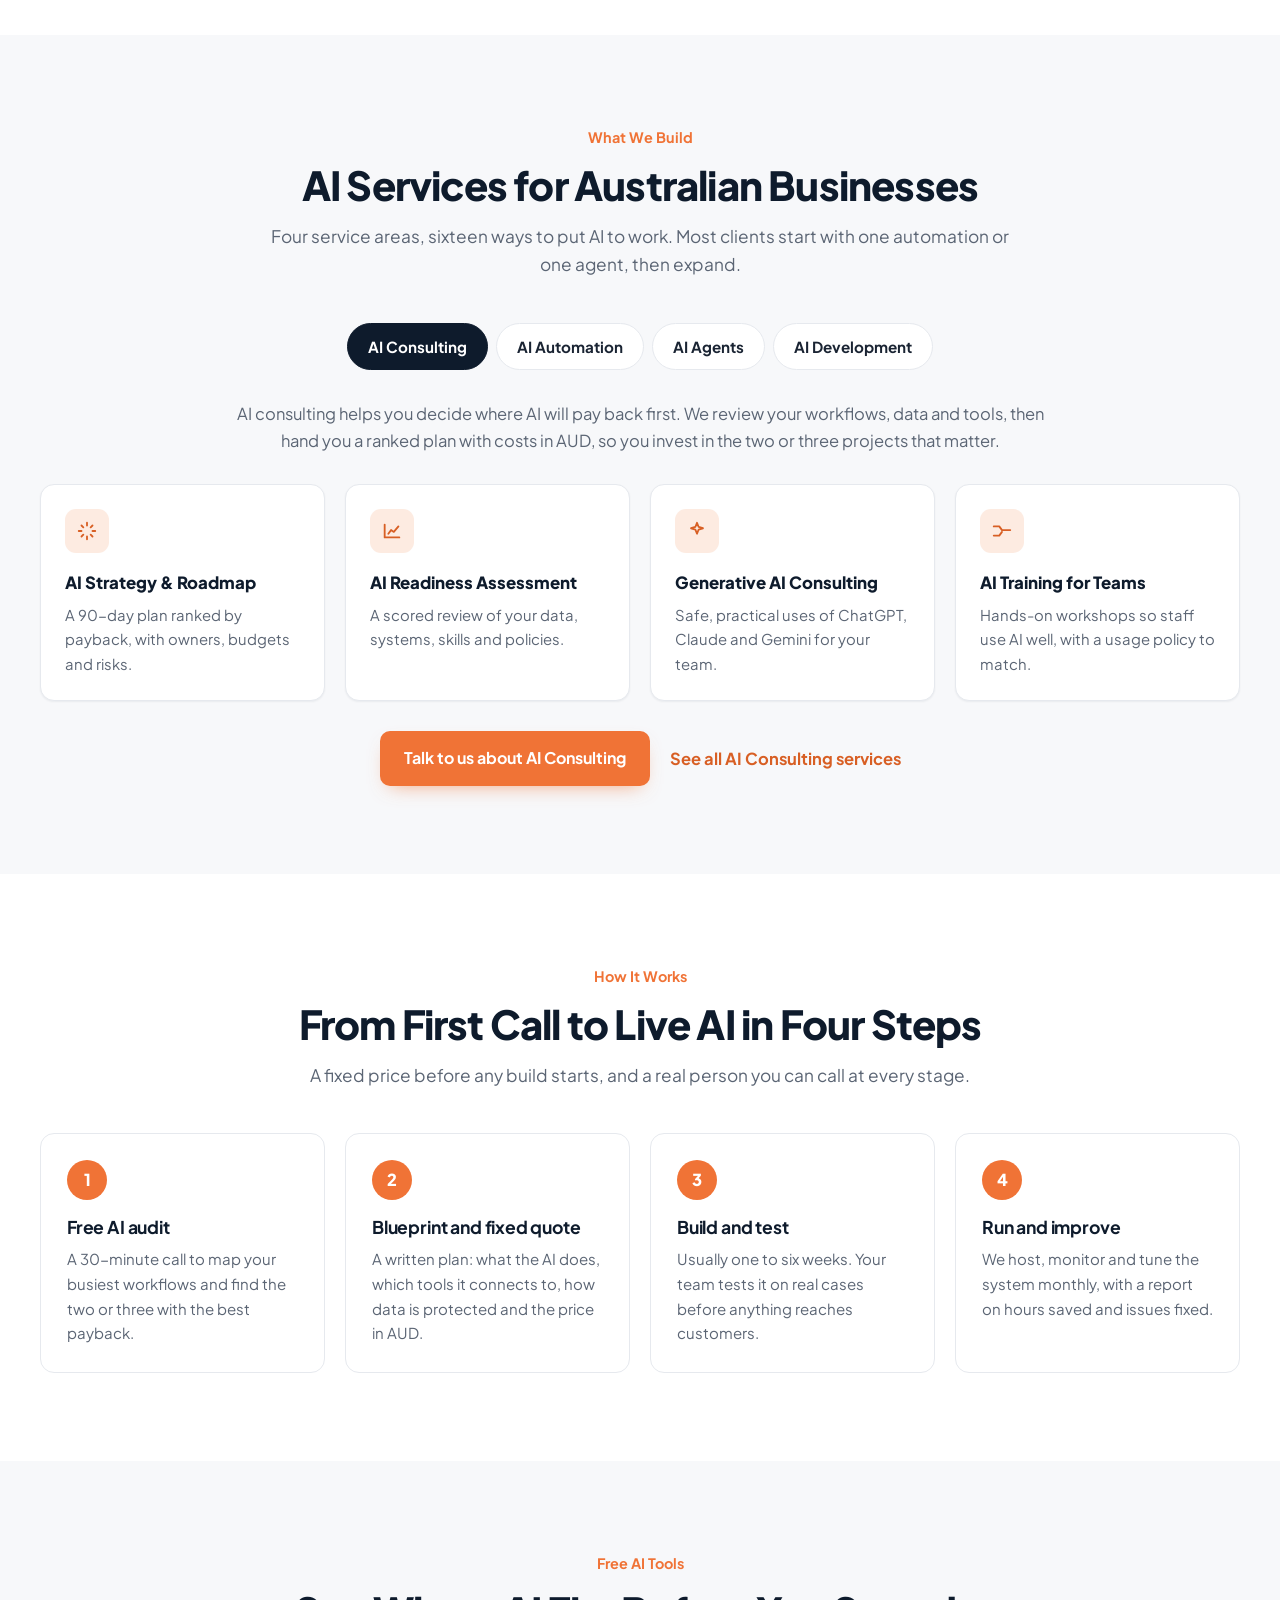
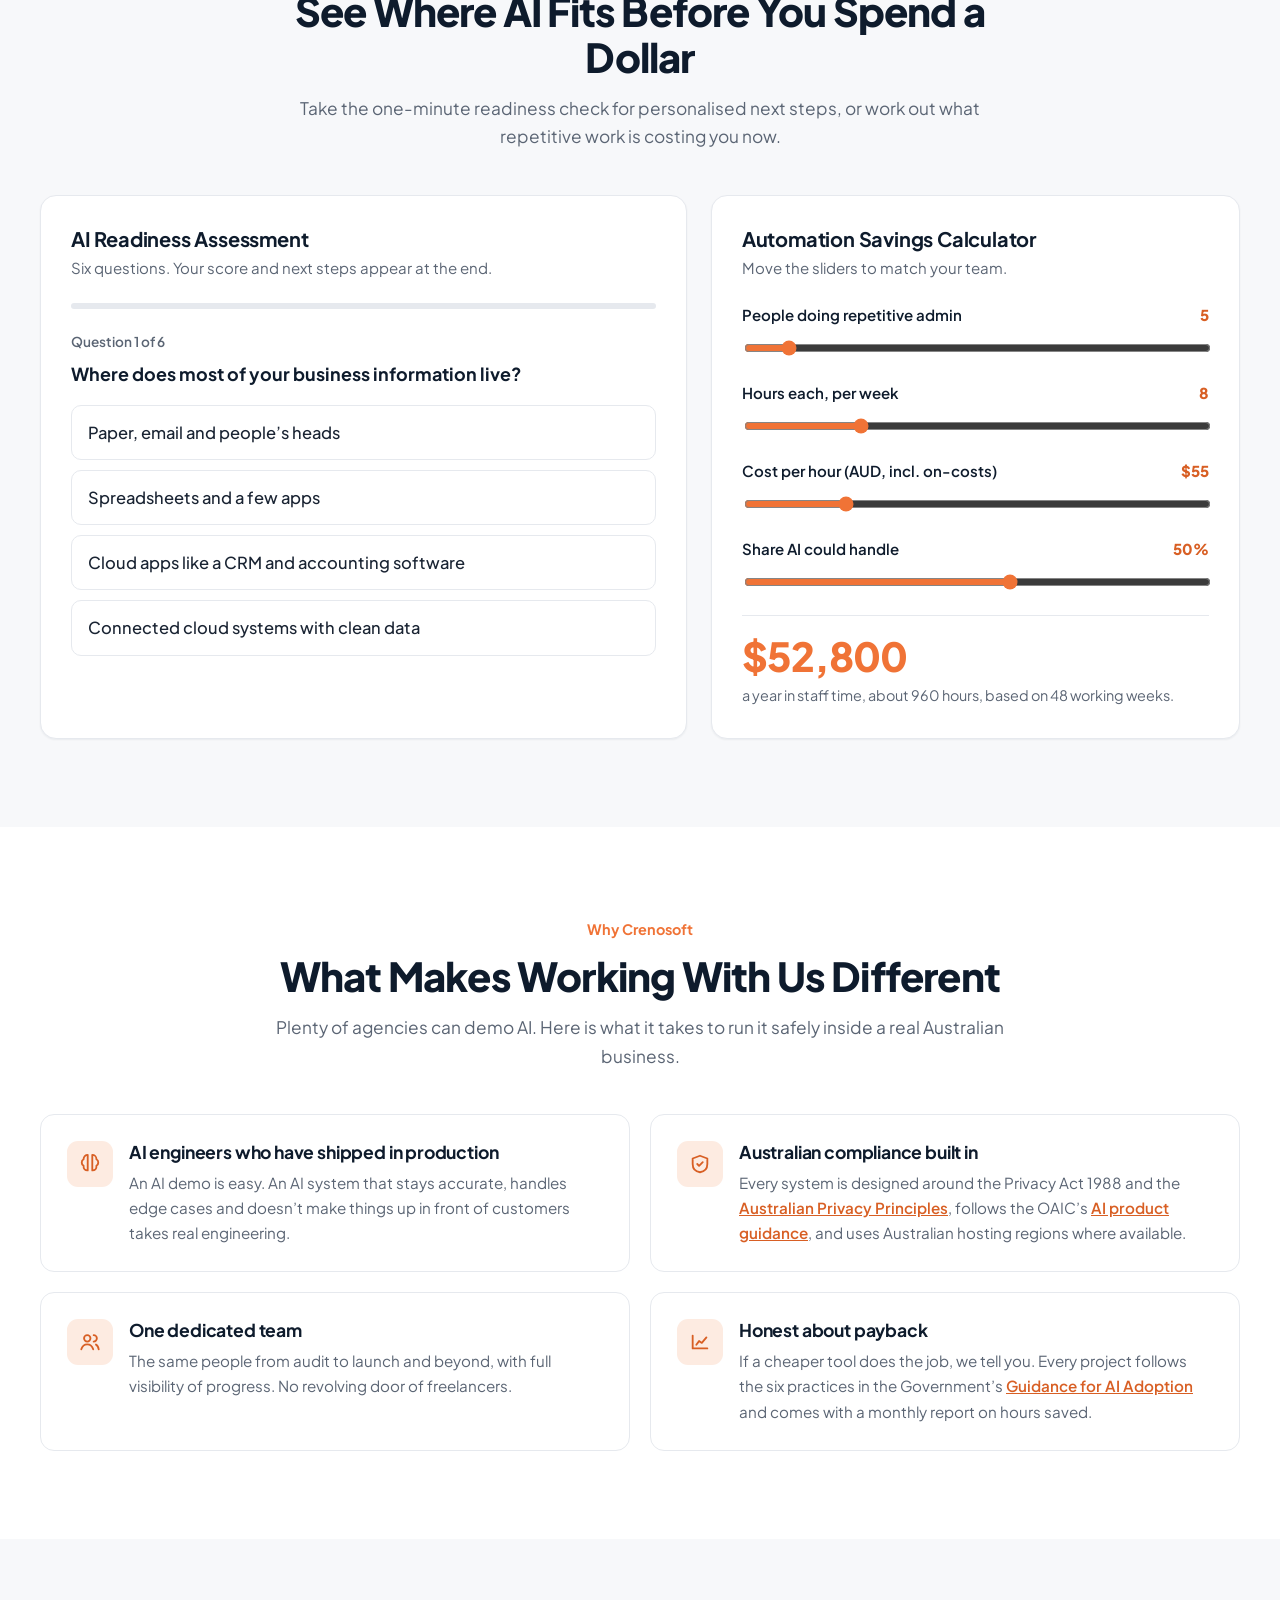
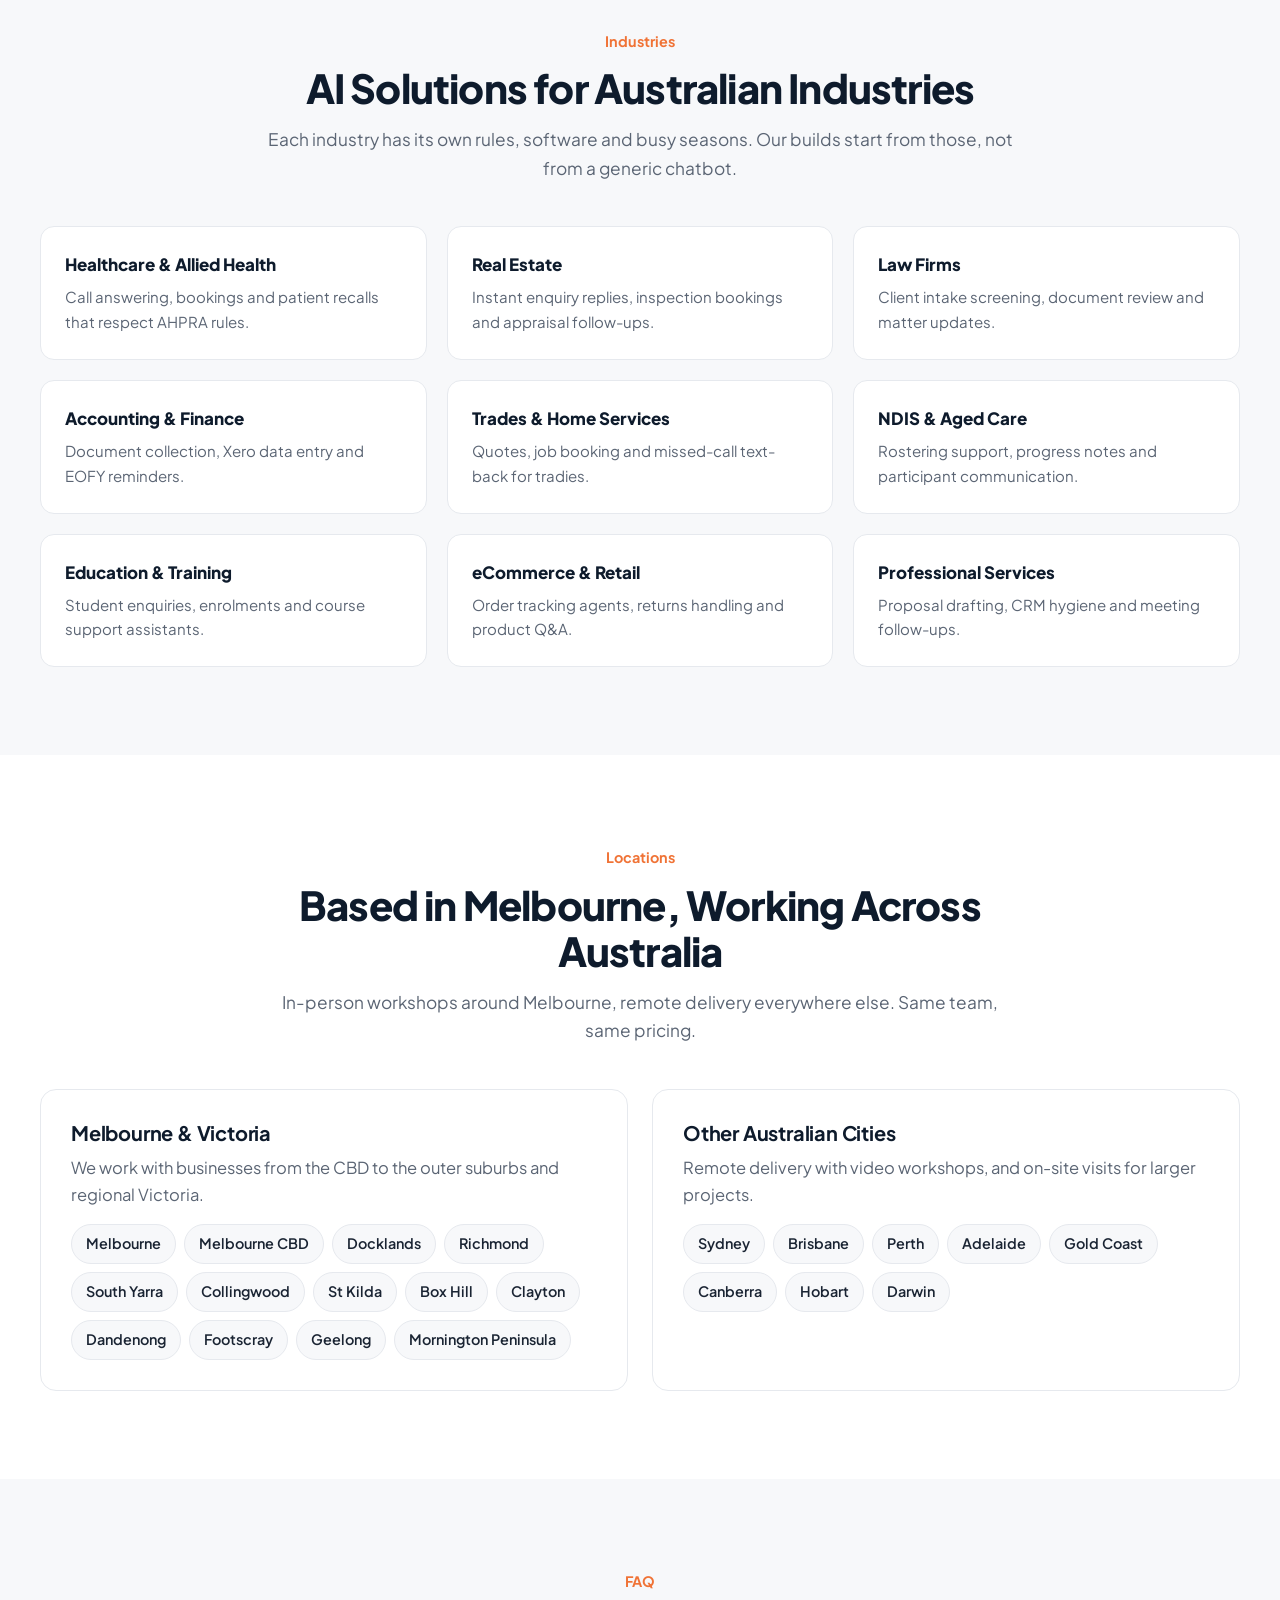
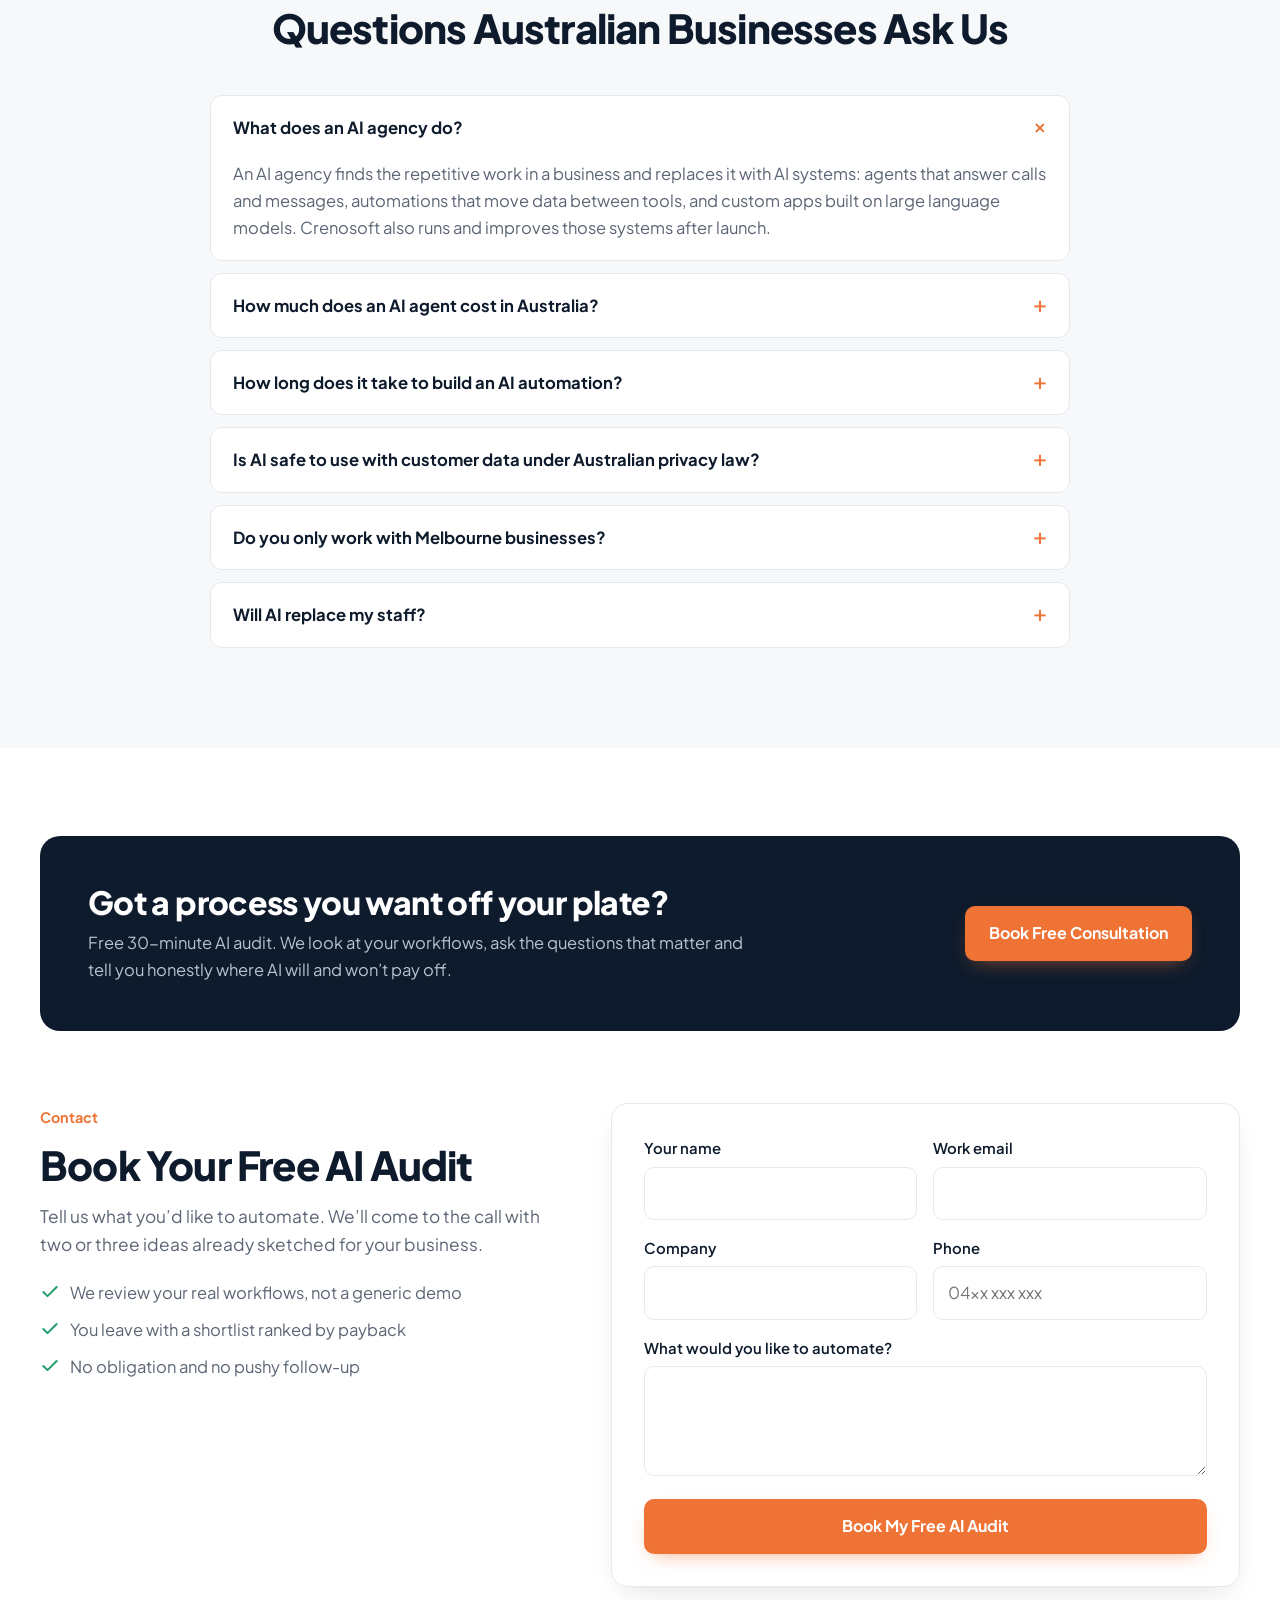
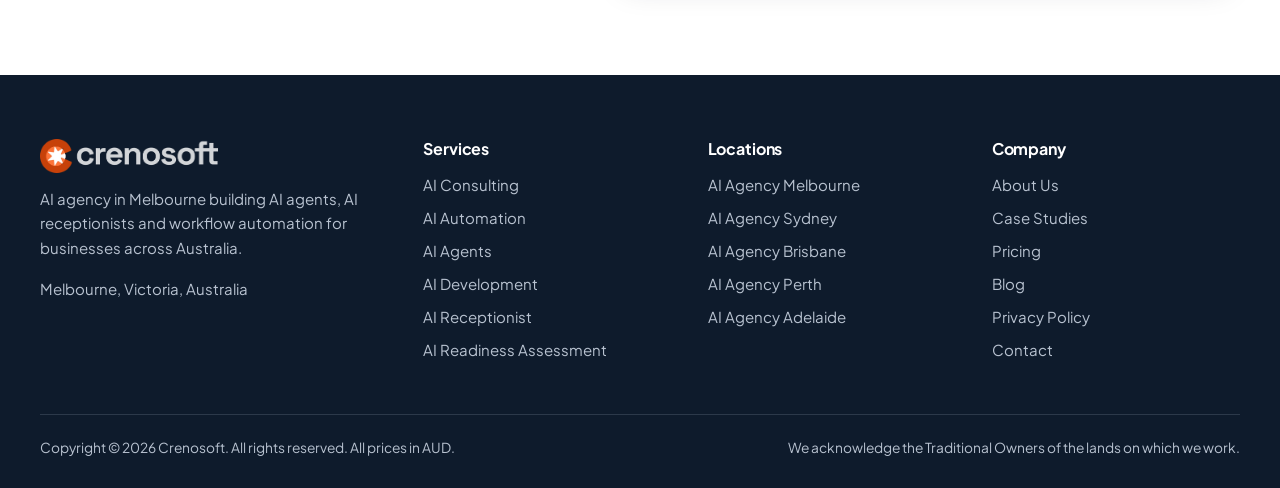
==== commit 58e5a0da: "Fix site structure: homepage, 5 service/location pages, clean-URL rewrites" ====
--- a/index.html
+++ b/index.html
@@ -3,358 +3,425 @@
 <head>
 <meta charset="utf-8">
 <meta name="viewport" content="width=device-width, initial-scale=1, viewport-fit=cover">
-<title>AI Agency Melbourne | AI Consulting &amp; Automation | Crenosoft</title>
-<meta name="description" content="Crenosoft is an AI agency in Melbourne building AI agents, AI receptionists and workflow automation for Victorian businesses. Book a free AI audit.">
-<link rel="canonical" href="https://www.crenosoft.com/locations/melbourne/">
+<title>AI Agency Australia | AI Agents &amp; Automation | Crenosoft</title>
+<meta name="description" content="Crenosoft is an Australian AI agency based in Melbourne. We build AI agents, AI receptionists, chatbots and workflow automation for Australian businesses. Book a free 30-minute AI audit.">
+<link rel="canonical" href="https://www.crenosoft.com/">
 <meta name="robots" content="index, follow, max-image-preview:large, max-snippet:-1">
 <meta name="geo.region" content="AU-VIC">
 <meta name="geo.placename" content="Melbourne">
 <meta name="theme-color" content="#F07336">
-<link rel="icon" type="image/png" href="/assets/favicon.png">
+<link rel="icon" type="image/png" href="/favicon.png">
 <meta property="og:type" content="website">
 <meta property="og:locale" content="en_AU">
 <meta property="og:site_name" content="Crenosoft">
-<meta property="og:title" content="AI Agency Melbourne | AI Consulting &amp; Automation | Crenosoft">
-<meta property="og:description" content="Crenosoft is an AI agency in Melbourne building AI agents, AI receptionists and workflow automation for Victorian businesses. Book a free AI audit.">
-<meta property="og:url" content="https://www.crenosoft.com/locations/melbourne/">
+<meta property="og:title" content="Crenosoft: the AI agency for Australian businesses">
+<meta property="og:description" content="AI agents, AI receptionists, chatbots and workflow automation, built and run from Melbourne. Start with a free AI audit.">
+<meta property="og:url" content="https://www.crenosoft.com/">
 <meta name="twitter:card" content="summary_large_image">
 <link rel="preconnect" href="https://fonts.googleapis.com">
 <link rel="preconnect" href="https://fonts.gstatic.com" crossorigin>
 <link href="https://fonts.googleapis.com/css2?family=Plus+Jakarta+Sans:wght@400;500;600;700;800&display=swap" rel="stylesheet">
-<link rel="stylesheet" href="/assets/styles.css">
 <script type="application/ld+json">
-{
- "@context": "https://schema.org",
- "@graph": [
-  {
-   "@type": "WebPage",
-   "@id": "https://www.crenosoft.com/locations/melbourne/#webpage",
-   "url": "https://www.crenosoft.com/locations/melbourne/",
-   "name": "AI Agency Melbourne | AI Consulting & Automation | Crenosoft",
-   "description": "Crenosoft is an AI agency in Melbourne building AI agents, AI receptionists and workflow automation for Victorian businesses. Book a free AI audit.",
-   "inLanguage": "en-AU",
-   "isPartOf": {
-    "@id": "https://www.crenosoft.com/#website"
-   },
-   "about": {
-    "@id": "https://www.crenosoft.com/locations/melbourne/#service"
-   },
-   "breadcrumb": {
-    "@id": "https://www.crenosoft.com/locations/melbourne/#breadcrumb"
-   },
-   "speakable": {
-    "@type": "SpeakableSpecification",
-    "cssSelector": [
-     ".answer-box p",
-     ".faq-answer"
-    ]
-   }
-  },
-  {
-   "@type": "BreadcrumbList",
-   "@id": "https://www.crenosoft.com/locations/melbourne/#breadcrumb",
-   "itemListElement": [
-    {
-     "@type": "ListItem",
-     "position": 1,
-     "name": "Home",
-     "item": "https://www.crenosoft.com/"
-    },
-    {
-     "@type": "ListItem",
-     "position": 2,
-     "name": "Locations",
-     "item": "https://www.crenosoft.com/locations/"
-    },
-    {
-     "@type": "ListItem",
-     "position": 3,
-     "name": "Melbourne",
-     "item": "https://www.crenosoft.com/locations/melbourne/"
-    }
-   ]
-  },
-  {
-   "@type": "Service",
-   "@id": "https://www.crenosoft.com/locations/melbourne/#service",
-   "name": "AI agency services in Melbourne",
-   "serviceType": "Artificial intelligence consulting and automation",
-   "description": "A Melbourne AI agency finds the repetitive work inside local businesses and replaces it with AI systems: agents that answer calls and enquiries, automations that move data between your software, and custom tools built on large language models. Crenosoft builds, hosts and improves these systems for businesses across Greater Melbourne and Victoria.",
-   "url": "https://www.crenosoft.com/locations/melbourne/",
-   "provider": {
-    "@type": [
-     "Organization",
-     "ProfessionalService"
-    ],
-    "@id": "https://www.crenosoft.com/#org",
-    "name": "Crenosoft",
-    "url": "https://www.crenosoft.com/",
-    "address": {
-     "@type": "PostalAddress",
-     "addressLocality": "Melbourne",
-     "addressRegion": "VIC",
-     "addressCountry": "AU"
-    }
-   },
-   "areaServed": [
-    {
-     "@type": "City",
-     "name": "Melbourne"
-    },
-    {
-     "@type": "State",
-     "name": "Victoria"
-    }
-   ]
-  },
-  {
-   "@type": "FAQPage",
-   "@id": "https://www.crenosoft.com/locations/melbourne/#faq",
-   "mainEntity": [
-    {
-     "@type": "Question",
-     "name": "Do you meet clients in person in Melbourne?",
-     "acceptedAnswer": {
-      "@type": "Answer",
-      "text": "Yes. Our team is based in Melbourne and we run discovery workshops at client offices across Greater Melbourne, including Geelong and the Mornington Peninsula. Most build and support work then runs remotely, with regular video check-ins."
-     }
-    },
-    {
-     "@type": "Question",
-     "name": "How much does it cost to hire an AI agency in Melbourne?",
-     "acceptedAnswer": {
-      "@type": "Answer",
-      "text": "It depends on how many systems the AI connects to and how much work it handles. We give a fixed quote in AUD after a free 30-minute audit, then charge a monthly fee for hosting, monitoring and improvements. GST applies where relevant."
-     }
-    },
-    {
-     "@type": "Question",
-     "name": "What is the difference between an AI receptionist and a virtual receptionist?",
-     "acceptedAnswer": {
-      "@type": "Answer",
-      "text": "A virtual receptionist service uses people who answer calls on your behalf during set hours. An AI receptionist answers every call at any hour, handles several calls at once, books appointments directly and logs each call, then transfers to your team when a person is needed."
-     }
-    },
-    {
-     "@type": "Question",
-     "name": "Can you work with the software my Melbourne business already uses?",
-     "acceptedAnswer": {
-      "@type": "Answer",
-      "text": "Usually, yes. We regularly connect Xero, MYOB, HubSpot, Zoho, GoHighLevel, Microsoft 365, Google Workspace, Cliniko and ServiceM8. If a tool has an API or email access, we can usually automate around it."
-     }
-    },
-    {
-     "@type": "Question",
-     "name": "How quickly will we see results?",
-     "acceptedAnswer": {
-      "@type": "Answer",
-      "text": "A single automation or AI receptionist usually goes live within one to three weeks. Most Melbourne clients see time savings in the first month, and we report the hours saved each month so you can track the return."
-     }
-    }
-   ]
-  }
- ]
-}
+{"@context":"https://schema.org","@graph":[{"@type":["Organization","ProfessionalService"],"@id":"https://www.crenosoft.com/#org","name":"Crenosoft","url":"https://www.crenosoft.com/","logo":"https://www.crenosoft.com/logo.png","description":"Australian AI agency based in Melbourne that designs, builds and runs AI agents, AI receptionists, chatbots and workflow automation for Australian businesses.","areaServed":[{"@type":"Country","name":"Australia"},{"@type":"City","name":"Melbourne"}],"address":{"@type":"PostalAddress","addressLocality":"Melbourne","addressRegion":"VIC","addressCountry":"AU"},"priceRange":"$$","currenciesAccepted":"AUD","knowsAbout":["Artificial intelligence","AI agents","AI automation","Business process automation","AI voice agents","Chatbot development","Large language models","Retrieval-augmented generation"],"hasOfferCatalog":{"@type":"OfferCatalog","name":"AI services","itemListElement":[{"@type":"OfferCatalog","name":"AI Consulting","itemListElement":[{"@type":"Offer","itemOffered":{"@type":"Service","name":"AI Strategy & Roadmap"}},{"@type":"Offer","itemOffered":{"@type":"Service","name":"AI Readiness Assessment"}},{"@type":"Offer","itemOffered":{"@type":"Service","name":"Generative AI Consulting"}},{"@type":"Offer","itemOffered":{"@type":"Service","name":"AI Training for Teams"}}]},{"@type":"OfferCatalog","name":"AI Automation","itemListElement":[{"@type":"Offer","itemOffered":{"@type":"Service","name":"Business Process Automation"}},{"@type":"Offer","itemOffered":{"@type":"Service","name":"AI Workflow Automation"}},{"@type":"Offer","itemOffered":{"@type":"Service","name":"CRM Automation"}},{"@type":"Offer","itemOffered":{"@type":"Service","name":"Document & Data Processing"}}]},{"@type":"OfferCatalog","name":"AI Agents & Assistants","itemListElement":[{"@type":"Offer","itemOffered":{"@type":"Service","name":"AI Agent Development"}},{"@type":"Offer","itemOffered":{"@type":"Service","name":"AI Voice Agent"}},{"@type":"Offer","itemOffered":{"@type":"Service","name":"AI Receptionist"}},{"@type":"Offer","itemOffered":{"@type":"Service","name":"AI Chatbot Development"}}]},{"@type":"OfferCatalog","name":"AI Development","itemListElement":[{"@type":"Offer","itemOffered":{"@type":"Service","name":"AI App & Software Development"}},{"@type":"Offer","itemOffered":{"@type":"Service","name":"AI Integration"}},{"@type":"Offer","itemOffered":{"@type":"Service","name":"LLM, RAG & Knowledge-Base Bots"}},{"@type":"Offer","itemOffered":{"@type":"Service","name":"Dedicated AI Developers"}}]}]}},{"@type":"WebSite","@id":"https://www.crenosoft.com/#website","url":"https://www.crenosoft.com/","name":"Crenosoft","inLanguage":"en-AU","publisher":{"@id":"https://www.crenosoft.com/#org"}},{"@type":"WebPage","@id":"https://www.crenosoft.com/#webpage","url":"https://www.crenosoft.com/","name":"AI Agency Australia | AI Agents & Automation | Crenosoft","isPartOf":{"@id":"https://www.crenosoft.com/#website"},"about":{"@id":"https://www.crenosoft.com/#org"},"inLanguage":"en-AU","speakable":{"@type":"SpeakableSpecification","cssSelector":["#answer-what",".faq-answer"]}},{"@type":"FAQPage","@id":"https://www.crenosoft.com/#faq","mainEntity":[{"@type":"Question","name":"What does an AI agency do?","acceptedAnswer":{"@type":"Answer","text":"An AI agency finds the repetitive work in a business and replaces it with AI systems: agents that answer calls and messages, automations that move data between tools, and custom apps built on large language models. Crenosoft also runs and improves those systems after launch."}},{"@type":"Question","name":"How much does an AI agent cost in Australia?","acceptedAnswer":{"@type":"Answer","text":"Cost depends on how many systems the agent connects to and how many conversations it handles. Crenosoft quotes a fixed price after a free 30-minute audit, then charges a monthly fee to host, monitor and improve the agent. All prices are in AUD and include GST where it applies."}},{"@type":"Question","name":"How long does it take to build an AI automation?","acceptedAnswer":{"@type":"Answer","text":"A single workflow automation usually goes live in one to two weeks. A custom AI agent that connects to your CRM, calendar and phone system usually takes two to six weeks, including testing with your team."}},{"@type":"Question","name":"Is AI safe to use with customer data under Australian privacy law?","acceptedAnswer":{"@type":"Answer","text":"Yes, when it is set up correctly. Crenosoft designs systems around the Privacy Act 1988 and the Australian Privacy Principles: we limit what data the AI sees, use Australian hosting regions where available, keep humans in the loop for sensitive decisions, and document how each system handles personal information."}},{"@type":"Question","name":"Do you only work with Melbourne businesses?","acceptedAnswer":{"@type":"Answer","text":"No. Our team is based in Melbourne and we work with businesses across Australia, including Sydney, Brisbane, Perth, Adelaide and regional areas. Most projects run remotely, with on-site workshops in Melbourne when they help."}},{"@type":"Question","name":"Will AI replace my staff?","acceptedAnswer":{"@type":"Answer","text":"Our projects take repetitive tasks off your team, such as data entry, call screening and lead follow-up, so people spend their time on customers and decisions. Every system we build has a clear handover point to a person."}}]}]}
 </script>
+<link rel="stylesheet" href="/styles.css">
 </head>
 <body>
 <a class="skip" href="#main">Skip to content</a>
 <header class="site-header">
-  <nav class="wrap nav" aria-label="Main">
-    <a class="brand" href="/" aria-label="Crenosoft home"><img src="/assets/logo.png" alt="Crenosoft" width="199" height="38"></a>
-    <button class="menu-toggle" aria-expanded="false" aria-controls="nav-links" aria-label="Open menu">
-      <svg width="26" height="26" viewBox="0 0 24 24" fill="none" stroke="currentColor" stroke-width="2" stroke-linecap="round"><path d="M4 7h16M4 12h16M4 17h16"/></svg>
-    </button>
-    <ul class="nav-links" id="nav-links">
-      <li><a href="/#services">Services</a></li>
-      <li><a href="/#industries">Industries</a></li>
-      <li><a href="/#assessment">AI Tools</a></li>
-      <li><a href="/locations/melbourne/">Locations</a></li>
-      <li><a href="/about/">About</a></li>
-      <li><a href="/insights/">Blog</a></li>
-      <li><a href="#contact">Contact</a></li>
-    </ul>
-    <a class="btn btn-primary" href="#contact">Get Started</a>
-  </nav>
+<nav class="wrap nav" aria-label="Main">
+<a class="brand" href="/" aria-label="Crenosoft home"><img src="/logo.png" alt="Crenosoft" width="199" height="38"></a>
+<button class="menu-toggle" aria-expanded="false" aria-controls="nav-links" aria-label="Open menu">
+<svg width="26" height="26" viewBox="0 0 24 24" fill="none" stroke="currentColor" stroke-width="2" stroke-linecap="round"><path d="M4 7h16M4 12h16M4 17h16"/></svg>
+</button>
+<ul class="nav-links" id="nav-links">
+<li><a href="#services">Services</a></li>
+<li><a href="#industries">Industries</a></li>
+<li><a href="#assessment">AI Tools</a></li>
+<li><a href="#locations">Locations</a></li>
+<li><a href="/about/">About</a></li>
+<li><a href="/insights/">Blog</a></li>
+<li><a href="#contact">Contact</a></li>
+</ul>
+<a class="btn btn-primary" href="#contact">Get Started</a>
+</nav>
 </header>
 <main id="main">
-<section class="page-hero" aria-labelledby="page-title">
-  <div class="wrap">
-    <nav class="crumbs" aria-label="Breadcrumb"><ol><li><a href="/">Home</a></li><li><a href="/locations/">Locations</a></li><li aria-current="page">Melbourne</li></ol></nav>
-    <div class="page-hero-grid">
-      <div>
-        <span class="pill"><i aria-hidden="true"></i>AI Agency Melbourne</span>
-        <h1 id="page-title">AI Agency in Melbourne for Businesses Ready to Automate</h1>
-        <p class="lead">Crenosoft is a Melbourne AI agency that helps Victorian businesses replace repetitive admin with AI agents, AI receptionists and workflow automation. We run workshops in person across Greater Melbourne and deliver projects remotely Australia-wide.</p>
-        <div class="hero-ctas"><a class="btn btn-primary" href="#contact">Book a Free AI Audit</a><a class="btn btn-outline" href="/#assessment">Check your AI readiness</a></div>
-      </div>
-      <aside class="facts" aria-labelledby="facts-title"><h2 id="facts-title">At a glance</h2><ul><li><svg viewBox="0 0 24 24" fill="none" stroke="currentColor" stroke-width="2.4" stroke-linecap="round" stroke-linejoin="round" aria-hidden="true"><path d="M20 6 9 17l-5-5"/></svg><span>Team based in Melbourne, Victoria</span></li><li><svg viewBox="0 0 24 24" fill="none" stroke="currentColor" stroke-width="2.4" stroke-linecap="round" stroke-linejoin="round" aria-hidden="true"><path d="M20 6 9 17l-5-5"/></svg><span>On-site workshops from the CBD to Geelong and the Mornington Peninsula</span></li><li><svg viewBox="0 0 24 24" fill="none" stroke="currentColor" stroke-width="2.4" stroke-linecap="round" stroke-linejoin="round" aria-hidden="true"><path d="M20 6 9 17l-5-5"/></svg><span>AI consulting, automation, agents and custom development</span></li><li><svg viewBox="0 0 24 24" fill="none" stroke="currentColor" stroke-width="2.4" stroke-linecap="round" stroke-linejoin="round" aria-hidden="true"><path d="M20 6 9 17l-5-5"/></svg><span>Fixed quotes in AUD after a free 30-minute audit</span></li><li><svg viewBox="0 0 24 24" fill="none" stroke="currentColor" stroke-width="2.4" stroke-linecap="round" stroke-linejoin="round" aria-hidden="true"><path d="M20 6 9 17l-5-5"/></svg><span>Designed around the Privacy Act 1988 and Victorian health privacy law</span></li></ul></aside>
-    </div>
-  </div>
-</section>
-<section class="content" aria-label="Page content">
-  <div class="wrap content-grid">
-    <article class="prose">
-      <div class="answer-box"><h3>What does an AI agency in Melbourne do?</h3><p>A Melbourne AI agency finds the repetitive work inside local businesses and replaces it with AI systems: agents that answer calls and enquiries, automations that move data between your software, and custom tools built on large language models. Crenosoft builds, hosts and improves these systems for businesses across Greater Melbourne and Victoria.</p></div>
-      
-<h2 id="why-melbourne-businesses-choose-a-local-ai-agency">Why Melbourne businesses choose a local AI agency</h2>
-<p>Most AI tools are sold online with a free trial and a help centre. That works for simple jobs. It breaks down when the AI has to fit into how your business actually runs: your phone system, your practice software, your approval rules and the way your team talks to customers. A local AI agency can sit with the people doing the work, watch where the hours go and build around what it sees.</p>
-<p>Working with a Melbourne team gives you three practical advantages:</p>
+<section class="hero" aria-labelledby="hero-title">
+<div class="wrap hero-grid">
+<div>
+<span class="pill"><i aria-hidden="true"></i>AI Agency in Melbourne, Australia</span>
+<h1 id="hero-title">The AI Agency That Automates the Busywork for Australian Businesses</h1>
+<p class="lead">Crenosoft builds AI agents, AI receptionists, chatbots and workflow automation for Australian SMEs and growing teams. Try our live AI agent: describe a task and see how we’d automate it.</p>
+<div class="hero-ctas">
+<a class="btn btn-primary" href="#contact">Book a Free AI Audit</a>
+<a class="btn btn-outline" href="#services">Explore Services</a>
+</div>
+<ul class="hero-checks">
+<li><svg viewBox="0 0 24 24" fill="none" stroke="currentColor" stroke-width="2.4" stroke-linecap="round" stroke-linejoin="round" aria-hidden="true"><path d="M20 6 9 17l-5-5"/></svg>Melbourne-based team</li>
+<li><svg viewBox="0 0 24 24" fill="none" stroke="currentColor" stroke-width="2.4" stroke-linecap="round" stroke-linejoin="round" aria-hidden="true"><path d="M20 6 9 17l-5-5"/></svg>Fixed quotes in AUD</li>
+<li><svg viewBox="0 0 24 24" fill="none" stroke="currentColor" stroke-width="2.4" stroke-linecap="round" stroke-linejoin="round" aria-hidden="true"><path d="M20 6 9 17l-5-5"/></svg>Privacy Act compliant</li>
+</ul>
+</div>
+<div class="console" role="region" aria-labelledby="console-title">
+<div class="console-top"><span class="dot" aria-hidden="true"></span><strong id="console-title">Crenosoft AI Agent</strong><span class="tag">Live demo</span></div>
+<div class="console-body">
+<form id="bp-form" autocomplete="off">
+<label for="bp-task">Describe one task that slows your team down</label>
+<div class="console-input">
+<textarea id="bp-task" rows="2" maxlength="400" placeholder="e.g. We copy supplier invoices from email into Xero by hand"></textarea>
+<button type="submit" id="bp-go">Plan it</button>
+</div>
+</form>
+<div class="examples" aria-label="Example tasks">
+<button type="button" data-ex="Answer after-hours calls for my physio clinic and book appointments">After-hours calls</button>
+<button type="button" data-ex="Follow up every new website lead within five minutes and book a sales call">Lead follow-up</button>
+<button type="button" data-ex="We type supplier invoices from email into Xero by hand every week">Invoices into Xero</button>
+<button type="button" data-ex="Build a weekly sales report from HubSpot and Google Sheets for the management meeting">Weekly reporting</button>
+</div>
+<div class="blueprint" id="bp-out" aria-live="polite">
+<div class="bp-empty">Your automation blueprint appears here: the trigger, each step, the tools involved and the hours it could save.</div>
+</div>
+<p class="console-note">Estimates are a starting point. We confirm real numbers in your free audit.</p>
+</div>
+</div>
+</div>
+</section>
+<div class="stats" aria-label="Crenosoft in numbers">
+<ul class="wrap">
+<li><b>150+</b><span>Projects Delivered</span></li>
+<li><b>50+</b><span>Clients Worldwide</span></li>
+<li><b>4+</b><span>Years Building</span></li>
+<li><b>98%</b><span>Client Retention</span></li>
+</ul>
+</div>
+<section aria-labelledby="about-title">
+<div class="wrap about-grid">
+<div>
+<span class="label">Who We Are</span>
+<h2 id="about-title">AI Specialists Who Build Systems That Actually Get Used</h2>
+<p class="lead">Crenosoft is an AI agency with a team in Melbourne, working with businesses across Australia. Our engineers and AI specialists have shipped 150+ software and AI products since 2022.</p>
+<p style="margin-top:14px">We start with your business problem, not the technology. If a simple automation does the job, we say so. If an AI agent will pay for itself, we show you the numbers before we build.</p>
+<p style="margin-top:14px">Start with <a href="/ai-consulting/" style="color:var(--orange-dark);font-weight:600">AI consulting</a> if you need a plan, <a href="/ai-automation/" style="color:var(--orange-dark);font-weight:600">AI automation</a> for back-office processes, <a href="/ai-agents/" style="color:var(--orange-dark);font-weight:600">AI agents</a> for calls and chat, or <a href="/ai-development/" style="color:var(--orange-dark);font-weight:600">AI development</a> for custom software.</p><a class="text-link" href="/about/">Learn how Crenosoft works →</a>
+</div>
+<div>
+<div class="answer-box">
+<h3 id="what-title">What does Crenosoft do?</h3>
+<p id="answer-what">Crenosoft is a Melbourne-based AI agency. We find the repetitive work inside Australian businesses and replace it with AI systems: agents that answer calls and messages, automations that move data between your tools, and custom apps built on large language models. Then we host, monitor and improve them every month.</p>
+</div>
+<ul class="stack" aria-label="Platforms we build with">
+<li>OpenAI</li><li>Anthropic Claude</li><li>Google Gemini</li><li>n8n</li><li>Make</li><li>Zapier</li><li>HubSpot</li><li>GoHighLevel</li><li>Zoho</li><li>Microsoft 365</li><li>Xero</li>
+</ul>
+</div>
+</div>
+</section>
+<section id="services" class="soft" aria-labelledby="services-title">
+<div class="wrap">
+<div class="section-head center">
+<span class="label">What We Build</span>
+<h2 id="services-title">AI Services for Australian Businesses</h2>
+<p class="lead">Four service areas, sixteen ways to put AI to work. Most clients start with one automation or one agent, then expand.</p>
+</div>
+<div class="tabs" role="tablist" aria-label="Service groups">
+<button class="tab" role="tab" id="tab-0" aria-controls="panel" aria-selected="true" data-i="0"><strong>AI Consulting</strong><span>Strategy, readiness, training</span></button>
+<button class="tab" role="tab" id="tab-1" aria-controls="panel" aria-selected="false" tabindex="-1" data-i="1"><strong>AI Automation</strong><span>Workflows, CRM, documents</span></button>
+<button class="tab" role="tab" id="tab-2" aria-controls="panel" aria-selected="false" tabindex="-1" data-i="2"><strong>AI Agents</strong><span>Voice, receptionist, chat</span></button>
+<button class="tab" role="tab" id="tab-3" aria-controls="panel" aria-selected="false" tabindex="-1" data-i="3"><strong>AI Development</strong><span>Apps, integrations, LLMs</span></button>
+</div>
+<div class="panel" id="panel" role="tabpanel" aria-labelledby="tab-0" tabindex="0"></div>
+</div>
+</section>
+<section aria-labelledby="process-title">
+<div class="wrap">
+<div class="section-head center">
+<span class="label">How It Works</span>
+<h2 id="process-title">From First Call to Live AI in Four Steps</h2>
+<p class="lead">A fixed price before any build starts, and a real person you can call at every stage.</p>
+</div>
+<ol class="process">
+<li><span class="step-n">1</span><h3>Free AI audit</h3><p>A 30-minute call to map your busiest workflows and find the two or three with the best payback.</p></li>
+<li><span class="step-n">2</span><h3>Blueprint and fixed quote</h3><p>A written plan: what the AI does, which tools it connects to, how data is protected and the price in AUD.</p></li>
+<li><span class="step-n">3</span><h3>Build and test</h3><p>Usually one to six weeks. Your team tests it on real cases before anything reaches customers.</p></li>
+<li><span class="step-n">4</span><h3>Run and improve</h3><p>We host, monitor and tune the system monthly, with a report on hours saved and issues fixed.</p></li>
+</ol>
+</div>
+</section>
+<section id="assessment" class="soft" aria-labelledby="tools-title">
+<div class="wrap">
+<div class="section-head center">
+<span class="label">Free AI Tools</span>
+<h2 id="tools-title">See Where AI Fits Before You Spend a Dollar</h2>
+<p class="lead">Take the one-minute readiness check for personalised next steps, or work out what repetitive work is costing you now.</p>
+</div>
+<div class="tool-grid">
+<div class="tool" aria-labelledby="ra-title">
+<h3 id="ra-title">AI Readiness Assessment</h3>
+<p class="sub">Six questions. Your score and next steps appear at the end.</p>
+<div class="progress" aria-hidden="true"><span id="ra-bar"></span></div>
+<div id="ra-stage" aria-live="polite"></div>
+</div>
+<div class="tool" aria-labelledby="roi-title">
+<h3 id="roi-title">Automation Savings Calculator</h3>
+<p class="sub">Move the sliders to match your team.</p>
+<div class="field"><label for="r-staff">People doing repetitive admin <output id="o-staff">5</output></label><input type="range" id="r-staff" min="1" max="50" value="5"></div>
+<div class="field"><label for="r-hours">Hours each, per week <output id="o-hours">8</output></label><input type="range" id="r-hours" min="1" max="30" value="8"></div>
+<div class="field"><label for="r-rate">Cost per hour (AUD, incl. on-costs) <output id="o-rate">$55</output></label><input type="range" id="r-rate" min="30" max="150" step="5" value="55"></div>
+<div class="field"><label for="r-auto">Share AI could handle <output id="o-auto">50%</output></label><input type="range" id="r-auto" min="10" max="80" step="5" value="50"></div>
+<div class="roi-result" aria-live="polite">
+<div class="roi-big" id="roi-money">$52,800</div>
+<p id="roi-detail">a year in staff time, about 960 hours, based on 48 working weeks.</p>
+</div>
+</div>
+</div>
+</div>
+</section>
+<section aria-labelledby="why-title">
+<div class="wrap">
+<div class="section-head center">
+<span class="label">Why Crenosoft</span>
+<h2 id="why-title">What Makes Working With Us Different</h2>
+<p class="lead">Plenty of agencies can demo AI. Here is what it takes to run it safely inside a real Australian business.</p>
+</div>
+<ul class="why">
+<li><span class="ico" aria-hidden="true"><svg viewBox="0 0 24 24" fill="none" stroke="currentColor" stroke-width="2" stroke-linecap="round" stroke-linejoin="round"><path d="M9.5 2a4.5 4.5 0 0 0-4.5 4.5v.3A4 4 0 0 0 3 10.5a4 4 0 0 0 2 3.46V15a4 4 0 0 0 4 4h.5V2zM14.5 2A4.5 4.5 0 0 1 19 6.5v.3a4 4 0 0 1 2 3.7 4 4 0 0 1-2 3.46V15a4 4 0 0 1-4 4h-.5V2z"/></svg></span><div><h3>AI engineers who have shipped in production</h3><p>An AI demo is easy. An AI system that stays accurate, handles edge cases and doesn’t make things up in front of customers takes real engineering.</p></div></li>
+<li><span class="ico" aria-hidden="true"><svg viewBox="0 0 24 24" fill="none" stroke="currentColor" stroke-width="2" stroke-linecap="round" stroke-linejoin="round"><path d="M12 3 4 6v6c0 5 3.4 8.3 8 9 4.6-.7 8-4 8-9V6z"/><path d="m9 12 2 2 4-4"/></svg></span><div><h3>Australian compliance built in</h3><p>Every system is designed around the Privacy Act 1988 and the <a href="https://www.oaic.gov.au/privacy/australian-privacy-principles" target="_blank" rel="noopener" style="color:var(--orange-dark);font-weight:600">Australian Privacy Principles</a>, follows the OAIC’s <a href="https://www.oaic.gov.au/privacy/privacy-guidance-for-organisations-and-government-agencies/guidance-on-privacy-and-the-use-of-commercially-available-ai-products" target="_blank" rel="noopener" style="color:var(--orange-dark);font-weight:600">AI product guidance</a>, and uses Australian hosting regions where available.</p></div></li>
+<li><span class="ico" aria-hidden="true"><svg viewBox="0 0 24 24" fill="none" stroke="currentColor" stroke-width="2" stroke-linecap="round" stroke-linejoin="round"><circle cx="9" cy="8" r="3.5"/><path d="M2.5 20c1-3.5 3.6-5.5 6.5-5.5s5.5 2 6.5 5.5"/><path d="M16 4.5a3.5 3.5 0 0 1 0 7M18.5 14.8c1.6.8 2.6 2.6 3 5.2"/></svg></span><div><h3>One dedicated team</h3><p>The same people from audit to launch and beyond, with full visibility of progress. No revolving door of freelancers.</p></div></li>
+<li><span class="ico" aria-hidden="true"><svg viewBox="0 0 24 24" fill="none" stroke="currentColor" stroke-width="2" stroke-linecap="round" stroke-linejoin="round"><path d="M4 19V5M4 19h16M8 15l3-4 3 2 5-6"/></svg></span><div><h3>Honest about payback</h3><p>If a cheaper tool does the job, we tell you. Every project follows the six practices in the Government’s <a href="https://www.industry.gov.au/publications/guidance-ai-adoption" target="_blank" rel="noopener" style="color:var(--orange-dark);font-weight:600">Guidance for AI Adoption</a> and comes with a monthly report on hours saved.</p></div></li>
+</ul>
+</div>
+</section>
+<section id="industries" class="soft" aria-labelledby="ind-title">
+<div class="wrap">
+<div class="section-head center">
+<span class="label">Industries</span>
+<h2 id="ind-title">AI Solutions for Australian Industries</h2>
+<p class="lead">Each industry has its own rules, software and busy seasons. Our builds start from those, not from a generic chatbot.</p>
+</div>
+<ul class="ind-list">
+<li><a href="/industries/healthcare/">Healthcare &amp; Allied Health</a><p>Call answering, bookings and patient recalls that respect AHPRA rules.</p></li>
+<li><a href="/industries/real-estate/">Real Estate</a><p>Instant enquiry replies, inspection bookings and appraisal follow-ups.</p></li>
+<li><a href="/industries/law-firms/">Law Firms</a><p>Client intake screening, document review and matter updates.</p></li>
+<li><a href="/industries/accounting/">Accounting &amp; Finance</a><p>Document collection, Xero data entry and EOFY reminders.</p></li>
+<li><a href="/industries/trades/">Trades &amp; Home Services</a><p>Quotes, job booking and missed-call text-back for tradies.</p></li>
+<li><a href="/industries/ndis-aged-care/">NDIS &amp; Aged Care</a><p>Rostering support, progress notes and participant communication.</p></li>
+<li><a href="/industries/education/">Education &amp; Training</a><p>Student enquiries, enrolments and course support assistants.</p></li>
+<li><a href="/industries/ecommerce/">eCommerce &amp; Retail</a><p>Order tracking agents, returns handling and product Q&amp;A.</p></li>
+<li><a href="/industries/professional-services/">Professional Services</a><p>Proposal drafting, CRM hygiene and meeting follow-ups.</p></li>
+</ul>
+</div>
+</section>
+<section id="locations" aria-labelledby="loc-title">
+<div class="wrap">
+<div class="section-head center">
+<span class="label">Locations</span>
+<h2 id="loc-title">Based in Melbourne, Working Across Australia</h2>
+<p class="lead">In-person workshops around Melbourne, remote delivery everywhere else. Same team, same pricing.</p>
+</div>
+<div class="loc">
+<div class="loc-card">
+<h3>Melbourne &amp; Victoria</h3>
+<p>We work with businesses from the CBD to the outer suburbs and regional Victoria.</p>
+<ul class="chips">
+<li><a href="/locations/melbourne/">Melbourne</a></li>
+<li><a href="/locations/melbourne/cbd/">Melbourne CBD</a></li>
+<li><a href="/locations/melbourne/docklands/">Docklands</a></li>
+<li><a href="/locations/melbourne/richmond/">Richmond</a></li>
+<li><a href="/locations/melbourne/south-yarra/">South Yarra</a></li>
+<li><a href="/locations/melbourne/collingwood/">Collingwood</a></li>
+<li><a href="/locations/melbourne/st-kilda/">St Kilda</a></li>
+<li><a href="/locations/melbourne/box-hill/">Box Hill</a></li>
+<li><a href="/locations/melbourne/clayton/">Clayton</a></li>
+<li><a href="/locations/melbourne/dandenong/">Dandenong</a></li>
+<li><a href="/locations/melbourne/footscray/">Footscray</a></li>
+<li><a href="/locations/geelong/">Geelong</a></li>
+<li><a href="/locations/mornington-peninsula/">Mornington Peninsula</a></li>
+</ul>
+</div>
+<div class="loc-card">
+<h3>Other Australian Cities</h3>
+<p>Remote delivery with video workshops, and on-site visits for larger projects.</p>
+<ul class="chips">
+<li><a href="/locations/sydney/">Sydney</a></li>
+<li><a href="/locations/brisbane/">Brisbane</a></li>
+<li><a href="/locations/perth/">Perth</a></li>
+<li><a href="/locations/adelaide/">Adelaide</a></li>
+<li><a href="/locations/gold-coast/">Gold Coast</a></li>
+<li><a href="/locations/canberra/">Canberra</a></li>
+<li><a href="/locations/hobart/">Hobart</a></li>
+<li><a href="/locations/darwin/">Darwin</a></li>
+</ul>
+</div>
+</div>
+</div>
+</section>
+<section class="soft" aria-labelledby="faq-title">
+<div class="wrap">
+<div class="section-head center">
+<span class="label">FAQ</span>
+<h2 id="faq-title">Questions Australian Businesses Ask Us</h2>
+</div>
+<div class="faq">
+<details open><summary>What does an AI agency do?</summary><p class="faq-answer">An AI agency finds the repetitive work in a business and replaces it with AI systems: agents that answer calls and messages, automations that move data between tools, and custom apps built on large language models. Crenosoft also runs and improves those systems after launch.</p></details>
+<details><summary>How much does an AI agent cost in Australia?</summary><p class="faq-answer">Cost depends on how many systems the agent connects to and how many conversations it handles. We quote a fixed price after a free 30-minute audit, then charge a monthly fee to host, monitor and improve the agent. All prices are in AUD and include GST where it applies.</p></details>
+<details><summary>How long does it take to build an AI automation?</summary><p class="faq-answer">A single workflow automation usually goes live in one to two weeks. A custom AI agent that connects to your CRM, calendar and phone system usually takes two to six weeks, including testing with your team.</p></details>
+<details><summary>Is AI safe to use with customer data under Australian privacy law?</summary><p class="faq-answer">Yes, when it is set up correctly. We design systems around the Privacy Act 1988 and the Australian Privacy Principles: we limit what data the AI sees, use Australian hosting regions where available, keep humans in the loop for sensitive decisions, and document how each system handles personal information. Our approach also aligns with <a href="https://www.industry.gov.au/publications/australias-artificial-intelligence-ethics-principles/australias-ai-ethics-principles" target="_blank" rel="noopener" style="color:var(--orange-dark);font-weight:600">Australia’s AI Ethics Principles</a>.</p></details>
+<details><summary>Do you only work with Melbourne businesses?</summary><p class="faq-answer">No. Our team is based in Melbourne and we work with businesses across Australia, including Sydney, Brisbane, Perth, Adelaide and regional areas. Most projects run remotely, with on-site workshops in Melbourne when they help. See our <a href="/locations/melbourne/" style="color:var(--orange-dark);font-weight:600">AI agency Melbourne</a> page for local details.</p></details>
+<details><summary>Will AI replace my staff?</summary><p class="faq-answer">Our projects take repetitive tasks off your team, such as data entry, call screening and lead follow-up, so people spend their time on customers and decisions. Every system we build has a clear handover point to a person.</p></details>
+</div>
+</div>
+</section>
+
+<section id="contact" aria-labelledby="contact-title">
+<div class="wrap">
+<div class="cta-band">
+<div><h2>Got a process you want off your plate?</h2><p>Free 30-minute AI audit. We look at your workflows, ask the questions that matter and tell you honestly where AI will and won’t pay off.</p></div>
+<a class="btn btn-primary" href="#audit-form">Book Free Consultation</a>
+</div>
+<div class="contact-grid">
+<div>
+<span class="label">Contact</span>
+<h2 id="contact-title">Book Your Free AI Audit</h2>
+<p class="lead">Tell us what you’d like to automate. We’ll come to the call with two or three ideas already sketched for your business.</p>
 <ul>
-<li><strong>Workshops in the room.</strong> Process mapping goes faster on a whiteboard than over email. We run discovery sessions at your office anywhere in Greater Melbourne.</li>
-<li><strong>Same time zone, same calendar.</strong> Support runs on AEST and AEDT, and launches are timed around Victorian public holidays and your busy seasons, not someone else’s.</li>
-<li><strong>Local context.</strong> We know the software Melbourne businesses use every day, from Xero and MYOB to Cliniko, ServiceM8 and HubSpot, and we know the rules that apply to them.</li>
-</ul>
-<p>Victoria is also putting serious public effort into responsible AI. The Victorian Government’s <a href="https://djsir.vic.gov.au/priorities-and-initiatives/ai-mission-statement" target="_blank" rel="noopener">AI Mission Statement</a> sets out its plan to develop and adopt AI safely across the state. Our projects follow the same thinking: useful first, safe always.</p>
+<li><svg viewBox="0 0 24 24" fill="none" stroke="currentColor" stroke-width="2.4" stroke-linecap="round" stroke-linejoin="round" aria-hidden="true"><path d="M20 6 9 17l-5-5"/></svg>We review your real workflows, not a generic demo</li>
+<li><svg viewBox="0 0 24 24" fill="none" stroke="currentColor" stroke-width="2.4" stroke-linecap="round" stroke-linejoin="round" aria-hidden="true"><path d="M20 6 9 17l-5-5"/></svg>You leave with a shortlist ranked by payback</li>
+<li><svg viewBox="0 0 24 24" fill="none" stroke="currentColor" stroke-width="2.4" stroke-linecap="round" stroke-linejoin="round" aria-hidden="true"><path d="M20 6 9 17l-5-5"/></svg>No obligation and no pushy follow-up</li>
+</ul>
+</div>
+<form class="audit" id="audit-form" novalidate data-endpoint="">
+<div class="f-row">
+<div class="f"><label for="f-name">Your name</label><input id="f-name" name="name" autocomplete="name" required></div>
+<div class="f"><label for="f-email">Work email</label><input id="f-email" name="email" type="email" autocomplete="email" required></div>
+</div>
+<div class="f-row">
+<div class="f"><label for="f-company">Company</label><input id="f-company" name="company" autocomplete="organization"></div>
+<div class="f"><label for="f-phone">Phone</label><input id="f-phone" name="phone" type="tel" autocomplete="tel" placeholder="04xx xxx xxx"></div>
+</div>
+<div class="f"><label for="f-task">What would you like to automate?</label><textarea id="f-task" name="task"></textarea></div>
+<p class="f-error" id="f-error">Add your name and a valid work email so we can reach you.</p>
+<button class="btn btn-primary" type="submit" style="width:100%">Book My Free AI Audit</button>
+<div class="form-done" id="form-done" aria-live="polite"><h3>Audit request received</h3><p style="color:var(--ink-2);margin:0">Thanks <span id="done-name"></span>. We’ll email you within one business day with times for your audit.</p></div>
+</form>
+</div>
+</div>
+</section>
 
-<h2 id="ai-consulting-in-melbourne">AI consulting in Melbourne</h2>
-<p>If you know AI could help but aren’t sure where to start, begin with <a href="/ai-consulting/">AI consulting</a>. Our consultants map your workflows, score each opportunity by hours saved, error reduction, data readiness and risk, then hand you a ranked plan with costs in AUD. Many Melbourne clients start with our <a href="/ai-consulting/ai-readiness-assessment/">AI Readiness Assessment</a>, which reviews your data, systems, skills and policies in one structured session.</p>
-<p>Consulting is also where we set up governance. That includes an AI usage policy for staff, a register of the AI tools your team already uses, and clear rules for what personal information may go into them.</p>
-
-<h2 id="ai-automation-in-melbourne">AI automation in Melbourne</h2>
-<p><a href="/ai-automation/">AI automation</a> connects the tools you already pay for and lets AI handle the steps between them. Typical Melbourne projects include reading supplier invoices and creating draft bills in Xero, turning web enquiries into CRM records with a personal reply, and building the Monday management report automatically.</p>
-<p>We build on platforms such as n8n, Make and Zapier, with AI steps added where judgement is needed. Every workflow is logged, has error alerts and sends anything unusual to a person for approval. Explore <a href="/ai-automation/workflow-automation/">AI workflow automation</a> and <a href="/ai-automation/business-process-automation/">business process automation</a> for more detail.</p>
-
-<h2 id="ai-receptionists-and-ai-agents-for-melbourne-businesses">AI receptionists and AI agents for Melbourne businesses</h2>
-<p>Missed calls cost Melbourne clinics, tradies and agencies real work. An <a href="/ai-agents/ai-receptionist/">AI receptionist</a> answers every call with your business name, answers common questions from your own information, books appointments into your calendar and texts a confirmation. Urgent or complex calls are transferred straight to your team.</p>
-<p>Many businesses compare this with a traditional virtual receptionist service in Melbourne. The difference is that an AI receptionist works around the clock, handles several calls at once and logs every conversation in your CRM, while still handing over to a person when it should. Beyond phones, our <a href="/ai-agents/">AI agents</a> handle website chat, email triage and multi-step tasks such as qualifying leads and booking sales calls.</p>
-
-<h2 id="ai-development-in-melbourne">AI development in Melbourne</h2>
-<p>When off-the-shelf tools aren’t enough, our <a href="/ai-development/">AI development</a> team builds custom software. That covers AI features inside your own product, assistants that answer from your documents with sources shown, and integrations that connect models such as GPT, Claude and Gemini to your systems. Projects are managed from Melbourne, and you own the code and data.</p>
-
-<h2 id="melbourne-industries-we-work-with">Melbourne industries we work with</h2>
-<p>Melbourne’s economy is wide, and each industry has its own software, rules and peak periods. These are the sectors where we see the fastest payback:</p>
-<ul>
-<li><a href="/industries/healthcare/">Healthcare and allied health</a>: clinics from Box Hill to Footscray use AI for call answering, bookings and patient recalls.</li>
-<li><a href="/industries/professional-services/">Professional services</a>: CBD and Docklands firms automate proposal drafting, CRM updates and meeting follow-ups.</li>
-<li><a href="/industries/trades/">Trades and home services</a>: missed-call text-back, quoting and job booking for tradies across the suburbs.</li>
-<li><a href="/industries/real-estate/">Real estate</a>: instant enquiry replies and inspection bookings for agencies in high-volume suburbs.</li>
-<li><a href="/industries/ecommerce/">eCommerce and retail</a>: order tracking, returns and product questions handled by AI agents.</li>
-<li><a href="/industries/ndis-aged-care/">NDIS and aged care</a>: progress notes, rostering support and participant communication.</li>
-</ul>
-<p>Manufacturers and logistics businesses in Dandenong and the west also use document processing to handle purchase orders, delivery dockets and compliance paperwork.</p>
-
-<h2 id="where-we-work-across-melbourne">Where we work across Melbourne</h2>
-<p>We meet clients across the whole metro area. Local pages cover the areas we visit most: <a href="/locations/melbourne/cbd/">Melbourne CBD</a>, <a href="/locations/melbourne/docklands/">Docklands and Southbank</a>, <a href="/locations/melbourne/richmond/">Richmond and Cremorne</a>, <a href="/locations/melbourne/south-yarra/">South Yarra</a>, <a href="/locations/melbourne/collingwood/">Collingwood and Fitzroy</a>, <a href="/locations/melbourne/st-kilda/">St Kilda</a>, <a href="/locations/melbourne/box-hill/">Box Hill</a>, <a href="/locations/melbourne/clayton/">Clayton and Glen Waverley</a>, <a href="/locations/melbourne/dandenong/">Dandenong</a> and <a href="/locations/melbourne/footscray/">Footscray</a>. Further out, we work with businesses in <a href="/locations/geelong/">Geelong</a> and on the <a href="/locations/mornington-peninsula/">Mornington Peninsula</a>.</p>
-<p>Outside Victoria, the same team delivers remotely for clients in <a href="/locations/sydney/">Sydney</a>, <a href="/locations/brisbane/">Brisbane</a>, <a href="/locations/perth/">Perth</a> and other cities.</p>
-
-<h2 id="how-a-melbourne-ai-project-runs">How a Melbourne AI project runs</h2>
-<ol>
-<li><strong>Free AI audit.</strong> A 30-minute call or visit to map your busiest workflows and spot the two or three with the best payback.</li>
-<li><strong>On-site discovery workshop.</strong> For larger projects we spend half a day with your team at your office, documenting each step, tool and exception.</li>
-<li><strong>Blueprint and fixed quote.</strong> A written plan: what the AI does, which systems it connects to, how data is protected and the price in AUD.</li>
-<li><strong>Build and test.</strong> Usually one to six weeks. Your staff test on real cases before anything reaches customers.</li>
-<li><strong>Run and improve.</strong> We host, monitor and tune the system each month, with a plain-English report on hours saved and issues fixed.</li>
-</ol>
-
-<h2 id="responsible-ai-that-meets-australian-and-victorian-rules">Responsible AI that meets Australian and Victorian rules</h2>
-<p>Every system we build is designed around the Privacy Act 1988 and the <a href="https://www.oaic.gov.au/privacy/australian-privacy-principles" target="_blank" rel="noopener">Australian Privacy Principles</a>. We follow the OAIC’s <a href="https://www.oaic.gov.au/privacy/privacy-guidance-for-organisations-and-government-agencies/guidance-on-privacy-and-the-use-of-commercially-available-ai-products" target="_blank" rel="noopener">guidance on privacy and commercially available AI products</a>, which recommends against putting personal or sensitive information into public AI chatbots. For Victorian health providers we also account for the Health Records Act 2001 (Vic).</p>
-<p>In practice that means the AI only sees the data it needs, we choose Australian cloud regions where the platform offers them, sensitive decisions stay with a person, and each system ships with a short document explaining what it does. Our approach also aligns with <a href="https://www.industry.gov.au/publications/australias-artificial-intelligence-ethics-principles/australias-ai-ethics-principles" target="_blank" rel="noopener">Australia’s AI Ethics Principles</a>.</p>
-
-      <h2 id="faq">Frequently asked questions</h2>
-      <div class="faq" style="margin:0"><details open><summary>Do you meet clients in person in Melbourne?</summary><p class="faq-answer">Yes. Our team is based in Melbourne and we run discovery workshops at client offices across Greater Melbourne, including Geelong and the Mornington Peninsula. Most build and support work then runs remotely, with regular video check-ins.</p></details><details><summary>How much does it cost to hire an AI agency in Melbourne?</summary><p class="faq-answer">It depends on how many systems the AI connects to and how much work it handles. We give a fixed quote in AUD after a free 30-minute audit, then charge a monthly fee for hosting, monitoring and improvements. GST applies where relevant.</p></details><details><summary>What is the difference between an AI receptionist and a virtual receptionist?</summary><p class="faq-answer">A virtual receptionist service uses people who answer calls on your behalf during set hours. An AI receptionist answers every call at any hour, handles several calls at once, books appointments directly and logs each call, then transfers to your team when a person is needed.</p></details><details><summary>Can you work with the software my Melbourne business already uses?</summary><p class="faq-answer">Usually, yes. We regularly connect Xero, MYOB, HubSpot, Zoho, GoHighLevel, Microsoft 365, Google Workspace, Cliniko and ServiceM8. If a tool has an API or email access, we can usually automate around it.</p></details><details><summary>How quickly will we see results?</summary><p class="faq-answer">A single automation or AI receptionist usually goes live within one to three weeks. Most Melbourne clients see time savings in the first month, and we report the hours saved each month so you can track the return.</p></details></div>
-    </article>
-    <div class="aside">
-      <nav class="toc" aria-label="On this page"><h2>On this page</h2><ol id="toc-list"></ol></nav>
-      <div class="aside-cta"><h2>Free 30-minute AI audit</h2><p>We map your workflows and show where AI pays back first.</p><a class="btn btn-primary" href="#contact">Book my audit</a></div>
-    </div>
-  </div>
-</section>
-<section class="related" aria-labelledby="related-title">
-  <div class="wrap">
-    <div class="section-head"><span class="label">Keep exploring</span><h2 id="related-title">Services for Melbourne businesses</h2></div>
-    <ul class="ind-list"><li><a href="/ai-consulting/">AI Consulting</a><p>Find where AI pays back first with a ranked, costed plan.</p></li><li><a href="/ai-automation/">AI Automation</a><p>Workflows that move data between your tools with AI steps built in.</p></li><li><a href="/ai-agents/ai-receptionist/">AI Receptionist</a><p>Answer every call, book appointments and text confirmations.</p></li><li><a href="/ai-development/">AI Development</a><p>Custom AI apps, integrations and knowledge-base assistants.</p></li><li><a href="/locations/sydney/">AI Agency Sydney</a><p>The same team, delivering remotely for Sydney businesses.</p></li><li><a href="/locations/geelong/">Geelong</a><p>AI automation for Geelong and the Surf Coast.</p></li></ul>
-  </div>
-</section>
-<section id="contact" class="soft" aria-labelledby="contact-title">
-  <div class="wrap">
-    <div class="cta-band">
-      <div><h2>Melbourne business with a process to automate?</h2><p>Free 30-minute AI audit, by video or at your Melbourne office. We map your workflows and tell you honestly where AI will pay off.</p></div>
-      <a class="btn btn-primary" href="#audit-form">Book Free Consultation</a>
-    </div>
-    <div class="contact-grid">
-      <div>
-        <span class="label">Contact</span>
-        <h2 id="contact-title">Book Your Free AI Audit</h2>
-        <p class="lead">Tell us what you’d like to automate. We’ll come to the call with two or three ideas already sketched for your business.</p>
-        <ul>
-          <li><svg viewBox="0 0 24 24" fill="none" stroke="currentColor" stroke-width="2.4" stroke-linecap="round" stroke-linejoin="round" aria-hidden="true"><path d="M20 6 9 17l-5-5"/></svg>We review your real workflows, not a generic demo</li>
-          <li><svg viewBox="0 0 24 24" fill="none" stroke="currentColor" stroke-width="2.4" stroke-linecap="round" stroke-linejoin="round" aria-hidden="true"><path d="M20 6 9 17l-5-5"/></svg>You leave with a shortlist ranked by payback</li>
-          <li><svg viewBox="0 0 24 24" fill="none" stroke="currentColor" stroke-width="2.4" stroke-linecap="round" stroke-linejoin="round" aria-hidden="true"><path d="M20 6 9 17l-5-5"/></svg>No obligation and no pushy follow-up</li>
-        </ul>
-      </div>
-      <form class="audit" id="audit-form" novalidate data-endpoint="">
-        <div class="f-row">
-          <div class="f"><label for="f-name">Your name</label><input id="f-name" name="name" autocomplete="name" required></div>
-          <div class="f"><label for="f-email">Work email</label><input id="f-email" name="email" type="email" autocomplete="email" required></div>
-        </div>
-        <div class="f-row">
-          <div class="f"><label for="f-company">Company</label><input id="f-company" name="company" autocomplete="organization"></div>
-          <div class="f"><label for="f-phone">Phone</label><input id="f-phone" name="phone" type="tel" autocomplete="tel" placeholder="04xx xxx xxx"></div>
-        </div>
-        <div class="f"><label for="f-task">What would you like to automate?</label><textarea id="f-task" name="task"></textarea></div>
-        <p class="f-error" id="f-error">Add your name and a valid work email so we can reach you.</p>
-        <button class="btn btn-primary" type="submit" style="width:100%">Book My Free AI Audit</button>
-        <div class="form-done" id="form-done" aria-live="polite"><h3>Audit request received</h3><p style="color:var(--ink-2);margin:0">Thanks <span id="done-name"></span>. We’ll email you within one business day with times for your audit.</p></div>
-      </form>
-    </div>
-  </div>
-</section>
 </main>
 <footer>
-  <div class="wrap">
-    <div class="foot-grid">
-      <div>
-        <a class="brand" href="/" aria-label="Crenosoft home"><img src="/assets/logo-light.png" alt="Crenosoft" width="178" height="34"></a>
-        <p>AI agency in Melbourne building AI agents, AI receptionists and workflow automation for businesses across Australia.</p>
-        <p style="margin:0">Melbourne, Victoria, Australia</p>
-        <!-- TODO before launch: street address (must match Google Business Profile), +61 phone, email, ABN -->
-      </div>
-      <div>
-        <h3>Services</h3>
-        <ul>
-          <li><a href="/ai-consulting/">AI Consulting</a></li>
-          <li><a href="/ai-automation/">AI Automation</a></li>
-          <li><a href="/ai-agents/">AI Agents</a></li>
-          <li><a href="/ai-development/">AI Development</a></li>
-          <li><a href="/ai-agents/ai-receptionist/">AI Receptionist</a></li>
-          <li><a href="/ai-consulting/ai-readiness-assessment/">AI Readiness Assessment</a></li>
-        </ul>
-      </div>
-      <div>
-        <h3>Locations</h3>
-        <ul>
-          <li><a href="/locations/melbourne/">AI Agency Melbourne</a></li>
-          <li><a href="/locations/sydney/">AI Agency Sydney</a></li>
-          <li><a href="/locations/brisbane/">AI Agency Brisbane</a></li>
-          <li><a href="/locations/perth/">AI Agency Perth</a></li>
-          <li><a href="/locations/adelaide/">AI Agency Adelaide</a></li>
-        </ul>
-      </div>
-      <div>
-        <h3>Company</h3>
-        <ul>
-          <li><a href="/about/">About Us</a></li>
-          <li><a href="/case-studies/">Case Studies</a></li>
-          <li><a href="/pricing/">Pricing</a></li>
-          <li><a href="/insights/">Blog</a></li>
-          <li><a href="/privacy/">Privacy Policy</a></li>
-          <li><a href="#contact">Contact</a></li>
-        </ul>
-      </div>
-    </div>
-    <div class="foot-base">
-      <span>Copyright © <span id="yr">2026</span> Crenosoft. All rights reserved. All prices in AUD.</span>
-      <span>We acknowledge the Traditional Owners of the lands on which we work.</span>
-    </div>
-  </div>
+<div class="wrap">
+<div class="foot-grid">
+<div>
+<a class="brand" href="/" aria-label="Crenosoft home"><img src="/logo-light.png" alt="Crenosoft" width="178" height="34"></a>
+<p>AI agency in Melbourne building AI agents, AI receptionists and workflow automation for businesses across Australia.</p>
+<p style="margin:0">Melbourne, Victoria, Australia</p>
+<!-- TODO before launch: street address (must match Google Business Profile), +61 phone, email, ABN -->
+</div>
+<div>
+<h3>Services</h3>
+<ul>
+<li><a href="/ai-consulting/">AI Consulting</a></li>
+<li><a href="/ai-automation/">AI Automation</a></li>
+<li><a href="/ai-agents/">AI Agents</a></li>
+<li><a href="/ai-development/">AI Development</a></li>
+<li><a href="/ai-agents/ai-receptionist/">AI Receptionist</a></li>
+<li><a href="/ai-consulting/ai-readiness-assessment/">AI Readiness Assessment</a></li>
+</ul>
+</div>
+<div>
+<h3>Locations</h3>
+<ul>
+<li><a href="/locations/melbourne/">AI Agency Melbourne</a></li>
+<li><a href="/locations/sydney/">AI Agency Sydney</a></li>
+<li><a href="/locations/brisbane/">AI Agency Brisbane</a></li>
+<li><a href="/locations/perth/">AI Agency Perth</a></li>
+<li><a href="/locations/adelaide/">AI Agency Adelaide</a></li>
+</ul>
+</div>
+<div>
+<h3>Company</h3>
+<ul>
+<li><a href="/about/">About Us</a></li>
+<li><a href="/case-studies/">Case Studies</a></li>
+<li><a href="/pricing/">Pricing</a></li>
+<li><a href="/insights/">Blog</a></li>
+<li><a href="/privacy/">Privacy Policy</a></li>
+<li><a href="#contact">Contact</a></li>
+</ul>
+</div>
+</div>
+<div class="foot-base">
+<span>Copyright © <span id="yr">2026</span> Crenosoft. All rights reserved. All prices in AUD.</span>
+<span>We acknowledge the Traditional Owners of the lands on which we work.</span>
+</div>
+</div>
 </footer>
 <button class="chat-fab" id="chat-fab" aria-expanded="false" aria-controls="chat"><svg viewBox="0 0 24 24" fill="none" stroke="currentColor" stroke-width="2" stroke-linecap="round" stroke-linejoin="round" aria-hidden="true"><path d="M21 12a8 8 0 0 1-11.6 7.1L4 20.5l1.4-4.6A8 8 0 1 1 21 12z"/></svg>Ask Crenosoft AI</button>
 <div class="chat" id="chat" role="dialog" aria-label="Crenosoft AI assistant">
-  <div class="chat-head"><b>Crenosoft AI Assistant</b><button id="chat-close" aria-label="Close chat">×</button></div>
-  <div class="chat-log" id="chat-log" aria-live="polite"><div class="msg bot">Hi, I’m Crenosoft’s AI assistant. Ask me anything about this service, how projects work, or what AI could do for your business.</div></div>
-  <form class="chat-form" id="chat-form"><input id="chat-input" placeholder="Type your question" aria-label="Your question" maxlength="500"><button type="submit">Send</button></form>
-</div>
-<script src="/assets/site.js" defer></script>
+<div class="chat-head"><b>Crenosoft AI Assistant</b><button id="chat-close" aria-label="Close chat">×</button></div>
+<div class="chat-log" id="chat-log" aria-live="polite"><div class="msg bot">Hi, I’m Crenosoft’s AI assistant. Ask me what AI could do for your business, how our projects work, or how an AI receptionist works.</div></div>
+<form class="chat-form" id="chat-form"><input id="chat-input" placeholder="Type your question" aria-label="Your question" maxlength="500"><button type="submit">Send</button></form>
+</div>
+<script src="/site.js" defer></script>
+<script>
+(function(){
+"use strict";
+var samplePromise=(window.claude&&typeof window.claude.use==="function")?window.claude.use("sample").catch(function(){return null;}):Promise.resolve(null);
+var aiOff=false;
+function getAI(){return aiOff?Promise.resolve(null):samplePromise;}
+function aiFailed(e){if(e&&(e.code==="not_granted"||e.code==="rate_limited"))aiOff=true;}
+function esc(s){return String(s).replace(/[&<>"']/g,function(c){return{"&":"&amp;","<":"&lt;",">":"&gt;","\"":"&quot;","'":"&#39;"}[c];});}
+var SERVICES={"AI Strategy & Roadmap":"/ai-consulting/ai-strategy/","AI Readiness Assessment":"/ai-consulting/ai-readiness-assessment/","Generative AI Consulting":"/ai-consulting/generative-ai/","AI Training for Teams":"/ai-consulting/ai-training/","Business Process Automation":"/ai-automation/business-process-automation/","AI Workflow Automation":"/ai-automation/workflow-automation/","CRM Automation":"/ai-automation/crm-automation/","Document & Data Processing":"/ai-automation/document-processing/","AI Agent Development":"/ai-agents/ai-agent-development/","AI Voice Agent":"/ai-agents/ai-voice-agent/","AI Receptionist":"/ai-agents/ai-receptionist/","AI Chatbot Development":"/ai-agents/ai-chatbot-development/","AI App & Software Development":"/ai-development/ai-app-development/","AI Integration":"/ai-development/ai-integration/","LLM, RAG & Knowledge-Base Bots":"/ai-development/llm-rag-development/","Dedicated AI Developers":"/ai-development/dedicated-ai-team/"};
+var P=["M12 3v3M12 18v3M3 12h3M18 12h3M6 6l2 2M16 16l2 2M6 18l2-2M16 8l2-2","M4 19V5M4 19h16M8 15l3-4 3 2 5-6","M12 3l1.8 4.6L18.5 9l-4.7 1.4L12 15l-1.8-4.6L5.5 9l4.7-1.4z","M3 7h6l3 4h9M3 17h6l3-4","M4 6h16M4 12h10M4 18h7M17 15l3 3-3 3","M7 4h10v16H7zM10 8h4M10 12h4M10 16h2","M4 5h16v10H8l-4 4z","M12 2l8 4v6c0 5-3.4 8.3-8 10-4.6-1.7-8-5-8-10V6z","M9 4l-5 8 5 8M15 4l5 8-5 8","M5 12a7 7 0 0 1 14 0M8 12a4 4 0 0 1 8 0M12 12v8","M12 3a9 9 0 1 0 9 9M12 7v5l3 2","M4 4h7v7H4zM13 4h7v7h-7zM4 13h7v7H4zM13 13h7v7h-7z","M9 3h6v4H9zM5 7h14v14H5zM9 12h6M9 16h4","M10 13a5 5 0 0 0 7 0l3-3a5 5 0 0 0-7-7l-1 1M14 11a5 5 0 0 0-7 0l-3 3a5 5 0 0 0 7 7l1-1","M4 6h16v12H4zM4 10h16M9 14h2","M8 7a3 3 0 1 0 0 .01M16 7a3 3 0 1 0 0 .01M3 20c.8-3 2.8-5 5-5s4.2 2 5 5M11 20c.8-3 2.8-5 5-5s4.2 2 5 5"];
+function ico(i){return "data:image/svg+xml,"+encodeURIComponent("<svg xmlns='http://www.w3.org/2000/svg' viewBox='0 0 24 24' fill='none' stroke='#D85F24' stroke-width='2' stroke-linecap='round' stroke-linejoin='round'><path d='"+P[i%P.length]+"'/></svg>");}
+var HUBS=[
+{name:"AI Consulting",url:"/ai-consulting/",intro:"AI consulting helps you decide where AI will pay back first. We review your workflows, data and tools, then hand you a ranked plan with costs in AUD, so you invest in the two or three projects that matter.",items:[["AI Strategy & Roadmap","A 90-day plan ranked by payback, with owners, budgets and risks."],["AI Readiness Assessment","A scored review of your data, systems, skills and policies."],["Generative AI Consulting","Safe, practical uses of ChatGPT, Claude and Gemini for your team."],["AI Training for Teams","Hands-on workshops so staff use AI well, with a usage policy to match."]]},
+{name:"AI Automation",url:"/ai-automation/",intro:"AI automation connects the tools you already pay for and lets AI handle the steps in between: reading emails, entering data, updating records and sending follow-ups. Most automations go live in one to two weeks.",items:[["Business Process Automation","Map, redesign and automate end-to-end processes across teams."],["AI Workflow Automation","n8n, Make and Zapier workflows with AI steps built in."],["CRM Automation","HubSpot, GoHighLevel and Zoho pipelines that update themselves."],["Document & Data Processing","Invoices, forms and PDFs read by AI and filed in the right system."]]},
+{name:"AI Agents & Assistants",url:"/ai-agents/",intro:"AI agents handle conversations and tasks on their own: answering calls, replying to enquiries, booking appointments and escalating to a person when they should. They work 24/7 and learn from your own knowledge base.",items:[["AI Agent Development","Custom agents that plan, use your tools and complete multi-step tasks."],["AI Voice Agent","Natural phone conversations for inbound and outbound calls."],["AI Receptionist","Answers every call, books appointments and texts confirmations."],["AI Chatbot Development","Website and messaging chatbots trained on your content."]]},
+{name:"AI Development",url:"/ai-development/",intro:"AI development is for when off-the-shelf tools aren’t enough. We build AI features into your software, connect large language models to your data and ship custom apps, with a dedicated team that scales up when you need it.",items:[["AI App & Software Development","New products and internal tools with AI at the core."],["AI Integration","ChatGPT, Claude and Gemini connected to your systems and data."],["LLM, RAG & Knowledge-Base Bots","Assistants that answer from your documents, with sources shown."],["Dedicated AI Developers","An AI engineering team managed from Melbourne, billed in AUD."]]}];
+var tabs=[].slice.call(document.querySelectorAll(".tab")),panel=document.getElementById("panel");
+function showHub(i,focus){var h=HUBS[i];tabs.forEach(function(t,j){var on=j===i;t.setAttribute("aria-selected",on);t.tabIndex=on?0:-1;if(on&&focus)t.focus();});panel.setAttribute("aria-labelledby","tab-"+i);
+panel.innerHTML="<h3>"+esc(h.name)+"</h3><p>"+esc(h.intro)+"</p><ul class=\"svc-list\">"+h.items.map(function(it,k){return "<li style=\"--ico:url(&quot;"+ico(i*4+k)+"&quot;)\"><a href=\""+SERVICES[it[0]]+"\">"+esc(it[0])+"</a><p>"+esc(it[1])+"</p></li>";}).join("")+"</ul><div class=\"panel-cta\"><a class=\"btn btn-primary\" href=\"#contact\">Talk to us about "+esc(h.name)+"</a><a class=\"link\" href=\""+h.url+"\">See all "+esc(h.name)+" services</a></div>";}
+tabs.forEach(function(t,i){t.addEventListener("click",function(){showHub(i);});t.addEventListener("keydown",function(e){var n=null;if(e.key==="ArrowDown"||e.key==="ArrowRight")n=(i+1)%tabs.length;if(e.key==="ArrowUp"||e.key==="ArrowLeft")n=(i-1+tabs.length)%tabs.length;if(n!==null){e.preventDefault();showHub(n,true);}});});
+showHub(0);
+var RECIPES=[
+{re:/(call|phone|reception|after.?hours|missed|voicemail)/i,title:"AI receptionist for incoming calls",trigger:"A customer calls your business number, day or night",steps:["The voice agent answers with your business name and finds out why they’re calling","It answers common questions from your own knowledge base","It books, moves or cancels appointments straight into your calendar","It texts the caller a confirmation and logs a call summary in your CRM","Urgent or unclear calls are transferred to a staff member’s mobile"],tools:["AI voice agent","Calendar","CRM","SMS"],hours:"8–15",service:"AI Receptionist"},
+{re:/(invoice|xero|myob|bill|receipt|accounts payable)/i,title:"Invoice capture into your accounting system",trigger:"A supplier invoice arrives in your accounts inbox",steps:["AI reads the email and attachment and pulls out supplier, ABN, amounts, GST and due date","It matches the supplier and expense account against your existing records","It creates a draft bill in your accounting software with the PDF attached","Anything unusual, like a new supplier or a price jump, is flagged for review","A weekly summary of bills processed goes to your finance lead"],tools:["Email","AI document reader","Xero or MYOB","n8n"],hours:"4–10",service:"Document & Data Processing"},
+{re:/(lead|enquir|inquir|follow.?up|prospect|form fill)/i,title:"Five-minute lead follow-up agent",trigger:"A new enquiry comes in from your website, ads or email",steps:["The lead is added to your CRM with its source and details","An AI agent writes a personal reply based on what they asked","It answers follow-up questions by email or SMS and qualifies the lead","Qualified leads get a booking link and the call lands in your calendar","Your sales team gets a summary before every call"],tools:["CRM","AI agent","Email and SMS","Calendar"],hours:"5–12",service:"CRM Automation"},
+{re:/(report|dashboard|spreadsheet|excel|sheets|kpi)/i,title:"Automated weekly reporting",trigger:"Every Monday at 7am",steps:["Data is pulled from your CRM, accounting and spreadsheet sources","Figures are cleaned, combined and checked against last week","AI writes a plain-English summary of what changed and why it matters","The report is posted to your team channel and emailed to managers","Big swings trigger an alert to the right person"],tools:["Google Sheets","CRM","AI summariser","Slack or Teams"],hours:"3–6",service:"AI Workflow Automation"},
+{re:/(email|inbox|reply|support|ticket|customer service)/i,title:"AI inbox and support triage",trigger:"A message lands in your shared inbox or helpdesk",steps:["AI reads the message and tags it by topic, urgency and customer","Routine questions get a drafted reply from your knowledge base","Drafts are sent automatically or held for one-click approval","Complex cases are routed to the right team member with context","A daily digest shows volumes and response times"],tools:["Shared inbox","AI agent","Helpdesk","Knowledge base"],hours:"6–14",service:"AI Agent Development"},
+{re:/(quote|job|booking|roster|schedul|appointment)/i,title:"Job booking and quoting workflow",trigger:"A customer requests a quote or a booking",steps:["AI collects job details and photos through a short chat","It drafts a quote from your price list and past jobs","You approve the quote with one tap and it is sent to the customer","Accepted quotes become booked jobs in your scheduling tool","Reminders and follow-ups go out automatically"],tools:["AI chat","Price list","Job management software","SMS"],hours:"5–10",service:"AI Workflow Automation"}];
+var DEF={title:"Custom workflow automation",trigger:"The moment the task normally starts",steps:["We map each manual step and the tools involved","Repetitive steps are handed to automations, judgement calls to AI","Your team approves anything sensitive before it goes out","Every run is logged so you can see what happened","We review results monthly and tune the workflow"],tools:["n8n or Make","AI model","Your existing apps"],hours:"3–8",service:"Business Process Automation"};
+var bpForm=document.getElementById("bp-form"),bpTask=document.getElementById("bp-task"),bpGo=document.getElementById("bp-go"),bpOut=document.getElementById("bp-out");
+function submitBp(){if(bpForm.requestSubmit)bpForm.requestSubmit();else runBp();}
+[].forEach.call(document.querySelectorAll("[data-ex]"),function(b){b.addEventListener("click",function(){bpTask.value=b.getAttribute("data-ex");submitBp();});});
+bpTask.addEventListener("keydown",function(e){if(e.key==="Enter"&&!e.shiftKey){e.preventDefault();submitBp();}});
+bpForm.addEventListener("submit",function(e){e.preventDefault();runBp();});
+function render(bp){var url=SERVICES[bp.service]||"/ai-automation/";bpOut.innerHTML="<div class=\"bp-head\"><div class=\"bp-title\">"+esc(bp.title)+"</div><div class=\"bp-hours\"><b>"+esc(bp.hours)+"</b>hours a week</div></div><div class=\"bp-trigger\"><b>Starts when:</b> "+esc(bp.trigger)+"</div><ol class=\"bp-steps\">"+bp.steps.map(function(s,i){return "<li style=\"animation-delay:"+(i*110)+"ms\">"+esc(s)+"</li>";}).join("")+"</ol><div class=\"bp-tools\">"+bp.tools.map(function(t){return "<span>"+esc(t)+"</span>";}).join("")+"</div><div class=\"bp-foot\"><span>Service: <a href=\""+url+"\">"+esc(bp.service)+"</a></span><a href=\"#contact\">Build this with us</a></div>";}
+function fb(t){for(var i=0;i<RECIPES.length;i++){if(RECIPES[i].re.test(t))return RECIPES[i];}return DEF;}
+function valid(v){return v&&typeof v.title==="string"&&typeof v.trigger==="string"&&Array.isArray(v.steps)&&v.steps.length>=3&&Array.isArray(v.tools)&&typeof v.hours==="string"&&typeof v.service==="string";}
+function runBp(){var task=bpTask.value.trim();if(task.length<8){bpOut.innerHTML="<div class=\"bp-empty\">Describe the task in a sentence, for example who does it, how often and which tools are involved.</div>";bpTask.focus();return;}
+bpGo.disabled=true;bpOut.innerHTML="<div class=\"bp-empty\"><div class=\"thinking\"><i></i><i></i><i></i><span>Mapping your workflow</span></div></div>";
+getAI().then(function(sample){if(!sample)return null;var prompt="You are the solutions architect at Crenosoft, an AI agency in Melbourne, Australia. A visitor described a task their business wants to automate. Design one practical automation for it. Use Australian English and Australian context (AUD, GST, ABN, Australian software where relevant). Do not invent prices, client names or guarantees.\n\nReturn ONLY a JSON object with keys: title (max 7 words), trigger (one short sentence), steps (array of 4 to 5 short steps, the last a human checkpoint or report), tools (array of 3 to 5 tool names), hours (weekly hours saved as a range string like \"4–8\"), service (exactly one of "+JSON.stringify(Object.keys(SERVICES))+").\n\nVisitor task: "+JSON.stringify(task.slice(0,400));
+return sample.json(prompt,{modelTier:"quick"}).then(function(v){return valid(v)?v:null;},function(e){aiFailed(e);return null;});})
+.then(function(bp){render(bp||fb(task));}).catch(function(){render(fb(task));}).then(function(){bpGo.disabled=false;});}
+var Q=[{q:"Where does most of your business information live?",o:["Paper, email and people’s heads","Spreadsheets and a few apps","Cloud apps like a CRM and accounting software","Connected cloud systems with clean data"]},{q:"How much of your team’s week goes on repetitive admin?",o:["Very little","A few hours each","About a day each","More than a day each"]},{q:"Which tools does your team use every day?",o:["Email and phone only","Microsoft 365 or Google Workspace","Plus a CRM or job management system","Plus integrated tools with APIs"]},{q:"How does your team feel about using AI?",o:["Wary or unsure","A few people experiment","Most use ChatGPT or similar","We already use AI in our processes"]},{q:"Do you have a budget set aside for automation this year?",o:["Not yet","We’d need a business case first","A small pilot budget","Yes, a defined budget"]},{q:"Do you have a privacy policy that covers AI tools?",o:["No","We have a general privacy policy","We’re drafting AI rules","Yes, with clear AI usage rules"]}];
+var ans=[],qi=0,stage=document.getElementById("ra-stage"),bar=document.getElementById("ra-bar");
+function renderQ(){bar.style.width=(qi/Q.length*100)+"%";var q=Q[qi];stage.innerHTML="<div class=\"q-count\">Question "+(qi+1)+" of "+Q.length+"</div><div class=\"q-text\">"+esc(q.q)+"</div><div class=\"q-opts\">"+q.o.map(function(o,i){return "<button type=\"button\" data-v=\""+i+"\">"+esc(o)+"</button>";}).join("")+"</div>"+(qi>0?"<button type=\"button\" class=\"q-back\">Back</button>":"");
+[].forEach.call(stage.querySelectorAll("[data-v]"),function(b){b.addEventListener("click",function(){ans[qi]=+b.getAttribute("data-v");qi++;if(qi<Q.length)renderQ();else score();});});var bk=stage.querySelector(".q-back");if(bk)bk.addEventListener("click",function(){qi--;renderQ();});}
+function band(p){if(p<40)return{name:"Explorer",text:"You’re early. The quickest wins are simple automations and getting key information into cloud tools.",recs:["Move your most-used information into one cloud system, such as a CRM or job tool","Pick one repetitive task, like enquiry replies, and automate it as a low-risk pilot","Write a one-page AI usage policy so staff know what’s allowed"]};if(p<75)return{name:"Ready to pilot",text:"You have the tools and the appetite. A focused pilot should show results within a month.",recs:["Choose the workflow with the most weekly hours and a clear owner","Run a four-week pilot of an AI agent or automation on real cases","Measure hours saved and errors caught, then decide what to scale"]};return{name:"Ready to scale",text:"Your systems and team are ready for AI across several workflows.",recs:["Build a 90-day AI roadmap ranked by payback across departments","Connect AI agents to your CRM, calendar and phones for end-to-end automation","Set up monthly monitoring so every system keeps improving"]};}
+function ring(p){var r=46,c=2*Math.PI*r,off=c*(1-p/100);return "<svg class=\"ring\" viewBox=\"0 0 108 108\" role=\"img\" aria-label=\"Score "+p+" out of 100\"><circle cx=\"54\" cy=\"54\" r=\""+r+"\" fill=\"none\" stroke=\"#E6E9EE\" stroke-width=\"9\"/><circle cx=\"54\" cy=\"54\" r=\""+r+"\" fill=\"none\" stroke=\"#F07336\" stroke-width=\"9\" stroke-linecap=\"round\" stroke-dasharray=\""+c.toFixed(1)+"\" stroke-dashoffset=\""+off.toFixed(1)+"\" transform=\"rotate(-90 54 54)\"/><text x=\"54\" y=\"62\" text-anchor=\"middle\" fill=\"#0E1B2C\" font-family=\"Plus Jakarta Sans, sans-serif\" font-weight=\"800\" font-size=\"24\">"+p+"</text></svg>";}
+function score(){bar.style.width="100%";var t=ans.reduce(function(a,b){return a+b;},0),p=Math.round(t/(Q.length*3)*100),b=band(p);
+stage.innerHTML="<div class=\"score-wrap\">"+ring(p)+"<div><div class=\"score-band\">"+b.name+"</div><p>"+esc(b.text)+"</p></div></div><div class=\"recs\" id=\"ra-recs\"><div class=\"thinking\"><i></i><i></i><i></i><span>Writing your next steps</span></div></div><div style=\"display:flex;flex-wrap:wrap;gap:12px;align-items:center\"><a class=\"btn btn-primary\" href=\"#contact\" id=\"ra-book\">Discuss my results in a free audit</a><button type=\"button\" class=\"q-back\" id=\"ra-again\" style=\"margin:0\">Start again</button></div>";
+document.getElementById("ra-again").addEventListener("click",function(){ans=[];qi=0;renderQ();});
+document.getElementById("ra-book").addEventListener("click",function(){var f=document.getElementById("f-task");if(f&&!f.value)f.value="My AI readiness score was "+p+" ("+b.name+"). I’d like help with the next steps.";});
+var el=document.getElementById("ra-recs");function show(l){el.innerHTML="<ol>"+l.map(function(r){return "<li>"+esc(r)+"</li>";}).join("")+"</ol>";}
+getAI().then(function(sample){if(!sample)return null;var sum=Q.map(function(q,i){return q.q+" Answer: "+q.o[ans[i]];}).join("\n");return sample.json("You are an AI adoption consultant at Crenosoft, an AI agency in Melbourne, Australia. An Australian business completed a readiness check (score "+p+"/100, band \""+b.name+"\").\n"+sum+"\n\nReturn ONLY a JSON array of exactly 3 short, specific next steps (each under 22 words) in Australian English, tailored to these answers. No prices, no guarantees.",{modelTier:"quick"}).then(function(v){return(Array.isArray(v)&&v.length>=3&&v.every(function(x){return typeof x==="string";}))?v.slice(0,3):null;},function(e){aiFailed(e);return null;});}).then(function(l){show(l||b.recs);}).catch(function(){show(b.recs);});}
+renderQ();
+var ids=["staff","hours","rate","auto"],els={},aud=new Intl.NumberFormat("en-AU",{style:"currency",currency:"AUD",maximumFractionDigits:0}),num=new Intl.NumberFormat("en-AU");
+ids.forEach(function(k){els[k]=document.getElementById("r-"+k);els[k].addEventListener("input",calc);});
+function calc(){var s=+els.staff.value,h=+els.hours.value,r=+els.rate.value,a=+els.auto.value;document.getElementById("o-staff").textContent=s;document.getElementById("o-hours").textContent=h;document.getElementById("o-rate").textContent=aud.format(r);document.getElementById("o-auto").textContent=a+"%";var hrs=s*h*(a/100)*48;document.getElementById("roi-money").textContent=aud.format(hrs*r);document.getElementById("roi-detail").textContent="a year in staff time, about "+num.format(Math.round(hrs))+" hours, based on 48 working weeks.";}
+calc();
+})();
+</script>
 </body>
 </html>
--- a/styles.css
+++ b/styles.css
@@ -0,0 +1,350 @@
+:root{
+  --white:#FFFFFF;
+  --bg-soft:#F7F8FA;
+  --bg-warm:#FFF6F1;
+  --navy:#0E1B2C;
+  --ink:#1A2433;
+  --ink-2:#5B6574;
+  --line:#E6E9EE;
+  --orange:#F07336;
+  --orange-dark:#D85F24;
+  --orange-soft:#FDEBE1;
+  --green:#1F9D6B;
+  --shadow-sm:0 1px 2px rgba(14,27,44,.06);
+  --shadow:0 12px 32px -14px rgba(14,27,44,.18);
+  color-scheme:light;
+  box-sizing:border-box;
+  padding-top:env(safe-area-inset-top,0px);
+  padding-bottom:env(safe-area-inset-bottom,0px);
+}
+*,*::before,*::after{box-sizing:inherit}
+html{scroll-behavior:smooth;scroll-padding-top:calc(env(safe-area-inset-top,0px) + 84px);-webkit-text-size-adjust:100%;background:#FFFFFF}
+body{margin:0;background:var(--white);color:var(--ink);font-family:"Plus Jakarta Sans",system-ui,-apple-system,"Segoe UI",Roboto,Arial,sans-serif;font-size:16.5px;line-height:1.65;overflow-x:hidden}
+body::before{content:"";position:fixed;inset:0 0 auto;height:env(safe-area-inset-top,0px);z-index:60;background:rgba(255,255,255,.92)}
+img,svg{max-width:100%}
+a{color:inherit}
+h1,h2,h3{color:var(--navy);margin:0;letter-spacing:-.02em;line-height:1.15}
+h1{font-size:clamp(2.2rem,4.8vw,3.5rem);font-weight:800}
+h2{font-size:clamp(1.75rem,3.2vw,2.5rem);font-weight:800}
+h3{font-size:1.1rem;font-weight:700;letter-spacing:-.01em;line-height:1.3}
+p{margin:0 0 1rem}
+.wrap{width:min(1200px,100% - 40px);margin-inline:auto}
+.skip{position:absolute;left:-999px;top:8px;background:var(--orange);color:#fff;padding:10px 16px;border-radius:8px;z-index:100}
+.skip:focus{left:12px}
+:focus-visible{outline:3px solid var(--orange);outline-offset:3px;border-radius:6px}
+.label{display:inline-block;color:var(--orange);font-weight:700;font-size:.9rem;margin-bottom:12px}
+.center{text-align:center}
+.center .lead{margin-inline:auto}
+.lead{color:var(--ink-2);font-size:1.08rem;max-width:62ch;margin:14px 0 0}
+
+/* Buttons */
+.btn{display:inline-flex;align-items:center;justify-content:center;gap:8px;border:0;cursor:pointer;font:inherit;font-weight:700;text-decoration:none;border-radius:10px;padding:14px 24px;font-size:1rem;transition:background .2s ease,box-shadow .2s ease,transform .15s ease}
+.btn:active{transform:translateY(1px)}
+.btn-primary{background:var(--orange);color:#fff;box-shadow:0 8px 20px -10px rgba(240,115,54,.7)}
+.btn-primary:hover{background:var(--orange-dark)}
+.btn-outline{background:#fff;color:var(--navy);box-shadow:inset 0 0 0 1.5px var(--line)}
+.btn-outline:hover{box-shadow:inset 0 0 0 1.5px var(--navy)}
+.btn svg{width:18px;height:18px}
+
+/* Header */
+.site-header{position:sticky;top:env(safe-area-inset-top,0px);z-index:50;background:rgba(255,255,255,.92);backdrop-filter:saturate(1.4) blur(12px);-webkit-backdrop-filter:saturate(1.4) blur(12px);border-bottom:1px solid var(--line)}
+.nav{display:flex;align-items:center;gap:30px;height:76px}
+.brand img{display:block;height:38px;width:auto}
+footer .brand img{height:34px}
+.brand{display:flex;align-items:center;gap:10px;text-decoration:none;font-weight:800;font-size:1.3rem;color:var(--navy);letter-spacing:-.02em}
+.brand-mark{width:34px;height:34px;border-radius:9px;background:var(--orange);display:grid;place-items:center}
+.brand-mark svg{width:20px;height:20px}
+.nav-links{display:flex;gap:26px;margin-left:auto;list-style:none;padding:0;margin-block:0}
+.nav-links a{text-decoration:none;color:var(--ink);font-weight:600;font-size:.95rem}
+.nav-links a:hover{color:var(--orange)}
+.nav > .btn{padding:11px 20px;font-size:.95rem}
+.menu-toggle{display:none;margin-left:auto;background:none;border:0;color:var(--navy);padding:8px;cursor:pointer}
+@media (max-width:980px){
+  .nav-links{display:none;position:absolute;top:76px;left:0;right:0;flex-direction:column;gap:0;background:#fff;border-bottom:1px solid var(--line);padding:8px 20px 18px;box-shadow:var(--shadow)}
+  .nav-links.open{display:flex}
+  .nav-links a{display:block;padding:12px 0;font-size:1.05rem}
+  .menu-toggle{display:block}
+  .nav > .btn{display:none}
+}
+
+/* Hero */
+.hero{padding:64px 0 72px;background:radial-gradient(900px 420px at 85% 0%,var(--bg-warm),transparent 70%),#fff}
+.hero-grid{display:grid;grid-template-columns:1.05fr .95fr;gap:56px;align-items:center}
+.pill{display:inline-flex;align-items:center;gap:8px;background:var(--orange-soft);color:var(--orange-dark);font-weight:700;font-size:.88rem;padding:7px 14px;border-radius:999px;margin-bottom:22px}
+.pill i{width:8px;height:8px;border-radius:50%;background:var(--orange)}
+.hero h1{max-width:16ch}
+.hero .lead{font-size:1.14rem;margin:20px 0 30px}
+.hero-ctas{display:flex;flex-wrap:wrap;gap:12px}
+.hero-checks{display:flex;flex-wrap:wrap;gap:10px 24px;margin:30px 0 0;padding:0;list-style:none;color:var(--ink-2);font-size:.95rem;font-weight:500}
+.hero-checks li{display:flex;align-items:center;gap:8px}
+.hero-checks svg{width:18px;height:18px;color:var(--green);flex:none}
+@media (max-width:960px){.hero-grid{grid-template-columns:1fr;gap:40px}.hero{padding:40px 0 56px}}
+
+/* AI agent console (light) */
+.console{background:#fff;border:1px solid var(--line);border-radius:18px;box-shadow:0 30px 60px -30px rgba(14,27,44,.28);overflow:hidden}
+.console-top{display:flex;align-items:center;gap:10px;padding:14px 18px;border-bottom:1px solid var(--line);background:var(--bg-soft);font-size:.9rem;color:var(--ink-2)}
+.dot{width:9px;height:9px;border-radius:50%;background:var(--green);box-shadow:0 0 0 4px rgba(31,157,107,.15)}
+.console-top strong{color:var(--navy)}
+.console-top .tag{margin-left:auto;background:var(--orange-soft);color:var(--orange-dark);font-weight:700;font-size:.78rem;padding:3px 10px;border-radius:999px}
+.console-body{padding:20px}
+.console label{display:block;font-weight:700;color:var(--navy);margin-bottom:10px;font-size:.98rem}
+.console-input{display:flex;gap:8px;background:#fff;border:1.5px solid var(--line);border-radius:12px;padding:6px}
+.console-input:focus-within{border-color:var(--orange)}
+.console-input textarea{flex:1;min-height:50px;resize:none;background:transparent;border:0;color:var(--ink);font:inherit;font-size:.96rem;padding:9px 10px;line-height:1.45}
+.console-input textarea:focus{outline:none}
+.console-input textarea::placeholder{color:#98A1AE}
+.console-input button{align-self:flex-end;background:var(--orange);color:#fff;border:0;border-radius:9px;padding:10px 16px;font:inherit;font-weight:700;cursor:pointer;white-space:nowrap}
+.console-input button:hover{background:var(--orange-dark)}
+.console-input button:disabled{opacity:.6;cursor:wait}
+.examples{display:flex;flex-wrap:wrap;gap:8px;margin-top:12px}
+.examples button{background:var(--bg-soft);color:var(--ink);border:1px solid var(--line);border-radius:999px;padding:6px 12px;font:inherit;font-size:.84rem;font-weight:500;cursor:pointer}
+.examples button:hover{border-color:var(--orange);color:var(--orange-dark)}
+.blueprint{margin-top:16px;min-height:220px;border-radius:12px;background:var(--bg-soft);border:1px solid var(--line);padding:18px}
+.bp-empty{color:var(--ink-2);font-size:.94rem;display:grid;place-items:center;text-align:center;min-height:182px}
+.bp-head{display:flex;justify-content:space-between;gap:12px;align-items:flex-start;margin-bottom:10px}
+.bp-title{font-weight:800;font-size:1.05rem;color:var(--navy);line-height:1.3}
+.bp-hours{flex:none;text-align:right;font-size:.78rem;color:var(--ink-2);line-height:1.3}
+.bp-hours b{display:block;font-size:1.3rem;color:var(--orange);font-weight:800}
+.bp-trigger{font-size:.9rem;color:var(--ink-2);margin-bottom:8px}
+.bp-trigger b{color:var(--navy)}
+.bp-steps{list-style:none;margin:0 0 12px;padding:0;counter-reset:s}
+.bp-steps li{position:relative;padding:7px 0 7px 34px;font-size:.92rem;border-top:1px solid var(--line);opacity:0;transform:translateY(4px);animation:stepIn .35s ease forwards}
+.bp-steps li::before{counter-increment:s;content:counter(s);position:absolute;left:0;top:8px;width:22px;height:22px;border-radius:6px;background:var(--orange-soft);color:var(--orange-dark);font-size:.75rem;display:grid;place-items:center;font-weight:800}
+@keyframes stepIn{to{opacity:1;transform:none}}
+.bp-tools{display:flex;flex-wrap:wrap;gap:6px;margin-bottom:12px}
+.bp-tools span{font-size:.78rem;font-weight:600;padding:4px 9px;border-radius:6px;background:#fff;border:1px solid var(--line);color:var(--ink)}
+.bp-foot{display:flex;flex-wrap:wrap;justify-content:space-between;align-items:center;gap:10px;font-size:.86rem;color:var(--ink-2)}
+.bp-foot a{color:var(--orange-dark);font-weight:700}
+.thinking{display:flex;gap:6px;align-items:center;color:var(--ink-2)}
+.thinking i{width:7px;height:7px;border-radius:50%;background:var(--orange);animation:blink 1s infinite}
+.thinking i:nth-child(2){animation-delay:.15s}.thinking i:nth-child(3){animation-delay:.3s}
+@keyframes blink{50%{opacity:.25}}
+.console-note{font-size:.78rem;color:#8A93A0;margin:12px 0 0}
+
+/* Stats */
+.stats{border-top:1px solid var(--line);border-bottom:1px solid var(--line);background:#fff}
+.stats ul{list-style:none;margin:0;padding:0;display:grid;grid-template-columns:repeat(4,1fr)}
+.stats li{padding:30px 20px;text-align:center}
+.stats li + li{border-left:1px solid var(--line)}
+.stats b{display:block;font-size:clamp(1.8rem,3vw,2.4rem);font-weight:800;color:var(--navy);letter-spacing:-.02em;line-height:1.1}
+.stats span{color:var(--ink-2);font-size:.95rem;font-weight:500}
+@media (max-width:720px){.stats ul{grid-template-columns:1fr 1fr}.stats li:nth-child(3){border-left:0}.stats li:nth-child(n+3){border-top:1px solid var(--line)}}
+
+/* Sections */
+section{padding:88px 0}
+.soft{background:var(--bg-soft)}
+.section-head{margin-bottom:44px;max-width:760px}
+.section-head.center{margin-inline:auto}
+@media (max-width:860px){section{padding:64px 0}}
+
+.about-grid{display:grid;grid-template-columns:1fr 1fr;gap:56px;align-items:center}
+.about-grid p{color:var(--ink-2)}
+.about-grid .text-link{color:var(--orange-dark);font-weight:700;text-decoration:none}
+.stack{display:flex;flex-wrap:wrap;gap:10px;list-style:none;padding:0;margin:24px 0 0}
+.stack li{background:#fff;border:1px solid var(--line);border-radius:8px;padding:8px 14px;font-weight:600;font-size:.9rem;color:var(--navy);box-shadow:var(--shadow-sm)}
+.answer-box{background:#fff;border:1px solid var(--line);border-left:4px solid var(--orange);border-radius:14px;padding:26px 28px;box-shadow:var(--shadow-sm)}
+.answer-box h3{margin-bottom:10px}
+.answer-box p{margin:0;color:var(--ink-2)}
+@media (max-width:860px){.about-grid{grid-template-columns:1fr;gap:28px}}
+
+/* Services */
+.tabs{display:flex;flex-wrap:wrap;justify-content:center;gap:8px;margin-bottom:30px}
+.tab{background:#fff;border:1.5px solid var(--line);border-radius:999px;padding:10px 20px;font:inherit;font-weight:700;font-size:.95rem;color:var(--ink);cursor:pointer}
+.tab span{display:none}
+.tab:hover{border-color:var(--orange)}
+.tab[aria-selected="true"]{background:var(--navy);border-color:var(--navy);color:#fff}
+.panel > h3{display:none}
+.panel > p{text-align:center;color:var(--ink-2);max-width:70ch;margin:0 auto 30px}
+.svc-list{list-style:none;padding:0;margin:0;display:grid;grid-template-columns:repeat(4,1fr);gap:20px}
+.svc-list li{background:#fff;border:1px solid var(--line);border-radius:14px;padding:24px;box-shadow:var(--shadow-sm);transition:box-shadow .2s ease,border-color .2s ease;display:flex;flex-direction:column}
+.svc-list li:hover{box-shadow:var(--shadow);border-color:#F6C2A6}
+.svc-list li::before{content:"";width:44px;height:44px;border-radius:11px;background:var(--orange-soft) var(--ico) center/22px no-repeat;margin-bottom:16px}
+.svc-list a{text-decoration:none;font-weight:800;color:var(--navy);font-size:1.05rem;margin-bottom:6px}
+.svc-list a:hover{color:var(--orange-dark)}
+.svc-list p{margin:0;color:var(--ink-2);font-size:.93rem}
+.panel-cta{margin-top:30px;display:flex;flex-wrap:wrap;gap:20px;align-items:center;justify-content:center}
+.panel-cta a.link{color:var(--orange-dark);font-weight:700;text-decoration:none}
+@media (max-width:1000px){.svc-list{grid-template-columns:1fr 1fr}}
+@media (max-width:560px){.svc-list{grid-template-columns:1fr}}
+
+/* Process */
+.process{list-style:none;margin:0;padding:0;display:grid;grid-template-columns:repeat(4,1fr);gap:20px;counter-reset:p}
+.process li{background:#fff;border:1px solid var(--line);border-radius:14px;padding:26px;position:relative}
+.step-n{display:grid;place-items:center;width:40px;height:40px;border-radius:50%;background:var(--orange);color:#fff;font-weight:800;margin-bottom:16px}
+.process h3{margin-bottom:8px}
+.process p{color:var(--ink-2);font-size:.94rem;margin:0}
+@media (max-width:900px){.process{grid-template-columns:1fr 1fr}}
+@media (max-width:520px){.process{grid-template-columns:1fr}}
+
+/* Tools */
+.tool-grid{display:grid;grid-template-columns:1.1fr .9fr;gap:24px}
+.tool{background:#fff;border:1px solid var(--line);border-radius:16px;padding:30px;box-shadow:var(--shadow-sm)}
+.tool h3{font-size:1.25rem;margin-bottom:4px}
+.tool .sub{color:var(--ink-2);font-size:.94rem;margin-bottom:22px}
+.progress{height:6px;border-radius:6px;background:var(--line);overflow:hidden;margin-bottom:22px}
+.progress span{display:block;height:100%;width:0;background:var(--orange);transition:width .35s ease}
+.q-count{font-size:.85rem;color:var(--ink-2);margin-bottom:6px;font-weight:600}
+.q-text{font-size:1.12rem;font-weight:700;margin-bottom:16px;color:var(--navy)}
+.q-opts{display:grid;gap:10px}
+.q-opts button{text-align:left;background:#fff;color:var(--ink);border:1.5px solid var(--line);border-radius:10px;padding:13px 16px;font:inherit;font-weight:500;cursor:pointer}
+.q-opts button:hover{border-color:var(--orange);background:var(--bg-warm)}
+.q-back{margin-top:14px;background:none;border:0;color:var(--ink-2);font:inherit;cursor:pointer;padding:0;text-decoration:underline}
+.score-wrap{display:flex;gap:22px;align-items:center;margin-bottom:18px}
+.ring{width:108px;height:108px;flex:none}
+.score-band{font-size:1.2rem;font-weight:800;color:var(--navy);margin-bottom:4px}
+.score-wrap p{margin:0;color:var(--ink-2);font-size:.94rem}
+.recs{background:var(--bg-soft);border:1px solid var(--line);border-radius:12px;padding:16px 18px;font-size:.95rem;margin-bottom:18px;min-height:80px}
+.recs ol{margin:0;padding-left:20px}
+.recs li{margin:4px 0}
+.field{margin-bottom:18px}
+.field label{display:flex;justify-content:space-between;font-weight:600;font-size:.94rem;margin-bottom:8px;color:var(--navy)}
+.field output{color:var(--orange-dark);font-weight:800}
+input[type=range]{width:100%;accent-color:var(--orange)}
+.roi-result{border-top:1px solid var(--line);padding-top:18px;margin-top:6px}
+.roi-big{font-size:clamp(1.9rem,3.4vw,2.5rem);font-weight:800;color:var(--orange);line-height:1.1;letter-spacing:-.02em}
+.roi-result p{color:var(--ink-2);font-size:.9rem;margin:6px 0 0}
+@media (max-width:900px){.tool-grid{grid-template-columns:1fr}.tool{padding:24px}}
+
+/* Why */
+.why{display:grid;grid-template-columns:repeat(2,1fr);gap:20px;margin:0;padding:0;list-style:none}
+.why li{display:flex;gap:16px;background:#fff;border:1px solid var(--line);border-radius:14px;padding:26px}
+.why .ico{flex:none;width:46px;height:46px;border-radius:11px;background:var(--orange-soft);display:grid;place-items:center;color:var(--orange-dark)}
+.why .ico svg{width:22px;height:22px}
+.why p{margin:6px 0 0;color:var(--ink-2);font-size:.95rem}
+@media (max-width:760px){.why{grid-template-columns:1fr}}
+
+/* Industries */
+.ind-list{list-style:none;padding:0;margin:0;display:grid;grid-template-columns:repeat(3,1fr);gap:20px}
+.ind-list li{background:#fff;border:1px solid var(--line);border-radius:14px;padding:24px;transition:border-color .2s ease}
+.ind-list li:hover{border-color:var(--orange)}
+.ind-list a{text-decoration:none;font-weight:800;font-size:1.06rem;color:var(--navy)}
+.ind-list a:hover{color:var(--orange-dark)}
+.ind-list p{margin:6px 0 0;color:var(--ink-2);font-size:.94rem}
+@media (max-width:860px){.ind-list{grid-template-columns:1fr 1fr}}
+@media (max-width:540px){.ind-list{grid-template-columns:1fr}}
+
+/* Locations */
+.loc{display:grid;grid-template-columns:1fr 1fr;gap:24px}
+.loc-card{background:#fff;border:1px solid var(--line);border-radius:16px;padding:30px}
+.loc-card h3{font-size:1.25rem;margin-bottom:8px}
+.loc-card p{color:var(--ink-2)}
+.chips{display:flex;flex-wrap:wrap;gap:8px;list-style:none;padding:0;margin:16px 0 0}
+.chips a{display:inline-block;text-decoration:none;padding:7px 14px;border-radius:999px;background:var(--bg-soft);border:1px solid var(--line);font-size:.9rem;font-weight:600}
+.chips a:hover{border-color:var(--orange);color:var(--orange-dark)}
+@media (max-width:860px){.loc{grid-template-columns:1fr}}
+
+/* FAQ */
+.faq{max-width:860px;margin-inline:auto}
+.faq details{background:#fff;border:1px solid var(--line);border-radius:12px;padding:0 22px;margin-bottom:12px}
+.faq summary{cursor:pointer;list-style:none;display:flex;justify-content:space-between;gap:20px;padding:18px 0;font-weight:700;font-size:1.04rem;color:var(--navy)}
+.faq summary::-webkit-details-marker{display:none}
+.faq summary::after{content:"+";color:var(--orange);font-size:1.4rem;line-height:1;font-weight:500;transition:transform .2s}
+.faq details[open] summary::after{transform:rotate(45deg)}
+.faq-answer{color:var(--ink-2);padding:0 0 18px;margin:0}
+
+/* CTA band + contact */
+.cta-band{background:var(--navy);color:#fff;border-radius:20px;padding:48px;display:flex;flex-wrap:wrap;align-items:center;justify-content:space-between;gap:24px;margin-bottom:72px}
+.cta-band h2{color:#fff;font-size:clamp(1.5rem,2.6vw,2rem)}
+.cta-band p{color:#B8C2D0;margin:8px 0 0;max-width:56ch}
+.contact-grid{display:grid;grid-template-columns:.9fr 1.1fr;gap:56px;align-items:start}
+.contact-grid ul{padding:0;list-style:none;margin:20px 0 0}
+.contact-grid li{display:flex;gap:10px;margin:10px 0;color:var(--ink-2)}
+.contact-grid li svg{flex:none;width:20px;height:20px;color:var(--green);margin-top:3px}
+form.audit{background:#fff;border:1px solid var(--line);border-radius:16px;padding:32px;box-shadow:var(--shadow)}
+.f-row{display:grid;grid-template-columns:1fr 1fr;gap:16px}
+.f{margin-bottom:16px}
+.f label{display:block;font-weight:600;font-size:.93rem;margin-bottom:6px;color:var(--navy)}
+.f input,.f textarea{width:100%;font:inherit;color:var(--ink);background:#fff;border:1.5px solid var(--line);border-radius:10px;padding:12px 14px}
+.f textarea{min-height:110px;resize:vertical}
+.f input:focus,.f textarea:focus{outline:none;border-color:var(--orange)}
+.f-error{color:#C8323F;font-size:.88rem;margin:-6px 0 12px;display:none}
+.form-done{display:none;padding:10px 0}
+.form-done h3{font-size:1.3rem;margin-bottom:8px}
+@media (max-width:860px){.contact-grid{grid-template-columns:1fr;gap:28px}.f-row{grid-template-columns:1fr;gap:0}form.audit{padding:24px}.cta-band{padding:32px}}
+
+/* Footer */
+footer{background:var(--navy);color:#B8C2D0;padding:64px 0 calc(28px + env(safe-area-inset-bottom,0px));font-size:.94rem}
+.foot-grid{display:grid;grid-template-columns:1.4fr repeat(3,1fr);gap:36px}
+footer h3{color:#fff;font-size:1rem;margin-bottom:14px}
+footer ul{list-style:none;padding:0;margin:0}
+footer li{margin:8px 0}
+footer a{text-decoration:none}
+footer a:hover{color:var(--orange)}
+footer .brand{color:#fff;margin-bottom:14px}
+.foot-base{border-top:1px solid rgba(184,194,208,.18);margin-top:44px;padding-top:22px;display:flex;flex-wrap:wrap;justify-content:space-between;gap:12px;font-size:.86rem}
+@media (max-width:860px){.foot-grid{grid-template-columns:1fr 1fr}}
+
+/* Chat assistant */
+.chat-fab{position:fixed;right:20px;bottom:calc(20px + env(safe-area-inset-bottom,0px));z-index:70;display:flex;align-items:center;gap:10px;background:var(--orange);color:#fff;border:0;border-radius:999px;padding:13px 20px 13px 16px;font:inherit;font-weight:700;cursor:pointer;box-shadow:0 14px 30px -12px rgba(240,115,54,.8)}
+.chat-fab:hover{background:var(--orange-dark)}
+.chat-fab svg{width:20px;height:20px}
+.chat{position:fixed;right:20px;bottom:calc(86px + env(safe-area-inset-bottom,0px));z-index:70;width:min(380px,calc(100vw - 40px));height:min(540px,calc(100vh - 140px));background:#fff;color:var(--ink);border:1px solid var(--line);border-radius:18px;box-shadow:0 30px 70px -24px rgba(14,27,44,.35);display:none;flex-direction:column;overflow:hidden}
+.chat.open{display:flex}
+.chat-head{display:flex;align-items:center;justify-content:space-between;padding:14px 16px;background:var(--navy);color:#fff}
+.chat-head b{display:flex;align-items:center;gap:8px}
+.chat-head button{background:none;border:0;color:#fff;font-size:1.4rem;line-height:1;cursor:pointer;padding:4px 8px}
+.chat-log{flex:1;overflow-y:auto;padding:16px;display:flex;flex-direction:column;gap:10px;background:var(--bg-soft)}
+.msg{max-width:86%;padding:10px 13px;border-radius:14px;font-size:.92rem;line-height:1.5;white-space:pre-wrap}
+.msg.bot{background:#fff;border:1px solid var(--line);border-top-left-radius:4px}
+.msg.me{align-self:flex-end;background:var(--orange);color:#fff;border-top-right-radius:4px}
+.chat-form{display:flex;gap:8px;padding:12px;border-top:1px solid var(--line);background:#fff}
+.chat-form input{flex:1;background:#fff;border:1.5px solid var(--line);border-radius:10px;color:var(--ink);font:inherit;font-size:.93rem;padding:10px 12px}
+.chat-form input:focus{outline:none;border-color:var(--orange)}
+.chat-form button{background:var(--orange);color:#fff;border:0;border-radius:10px;padding:0 14px;font:inherit;font-weight:700;cursor:pointer}
+
+@media (prefers-reduced-motion:reduce){
+  *,*::before,*::after{animation:none!important;transition:none!important;scroll-behavior:auto!important}
+  .bp-steps li{opacity:1;transform:none}
+}
+
+/* ===== Inner pages ===== */
+.crumbs{font-size:.88rem;color:var(--ink-2);margin-bottom:18px}
+.crumbs ol{list-style:none;padding:0;margin:0;display:flex;flex-wrap:wrap;gap:6px}
+.crumbs li+li::before{content:"/";margin-right:6px;color:#B4BBC6}
+.crumbs a{text-decoration:none;color:var(--ink-2)}
+.crumbs a:hover{color:var(--orange-dark)}
+.page-hero{padding:48px 0 56px;background:radial-gradient(900px 380px at 85% 0%,var(--bg-warm),transparent 70%),#fff;border-bottom:1px solid var(--line)}
+.page-hero-grid{display:grid;grid-template-columns:1.25fr .75fr;gap:48px;align-items:center}
+.page-hero h1{max-width:20ch}
+.page-hero .lead{font-size:1.12rem;margin:18px 0 28px}
+.facts{background:#fff;border:1px solid var(--line);border-radius:16px;padding:26px;box-shadow:var(--shadow)}
+.facts h2{font-size:1.05rem;font-weight:800;margin-bottom:14px;letter-spacing:-.01em}
+.facts ul{list-style:none;margin:0;padding:0}
+.facts li{display:flex;gap:10px;padding:9px 0;border-top:1px solid var(--line);font-size:.94rem;color:var(--ink)}
+.facts li:first-child{border-top:0}
+.facts li svg{flex:none;width:18px;height:18px;color:var(--green);margin-top:3px}
+@media (max-width:960px){.page-hero-grid{grid-template-columns:1fr;gap:28px}}
+.content{padding:64px 0 80px}
+.content-grid{display:grid;grid-template-columns:minmax(0,1fr) 300px;gap:56px;align-items:start}
+.prose{max-width:780px;font-size:1.04rem}
+.prose > *:first-child{margin-top:0}
+.prose h2{font-size:clamp(1.45rem,2.4vw,1.9rem);margin:52px 0 16px}
+.prose h3{font-size:1.15rem;margin:28px 0 8px}
+.prose p{color:#2E3846}
+.prose ul,.prose ol{padding-left:22px;color:#2E3846;margin:0 0 1rem}
+.prose li{margin:7px 0}
+.prose a{color:var(--orange-dark);font-weight:600;text-decoration:underline;text-decoration-thickness:1px;text-underline-offset:3px}
+.prose a:hover{color:var(--navy)}
+.prose .answer-box{margin:0 0 8px}
+.prose .answer-box p{color:var(--ink-2)}
+.tbl-wrap{overflow-x:auto;margin:20px 0 24px;border:1px solid var(--line);border-radius:12px}
+.tbl{width:100%;border-collapse:collapse;font-size:.94rem;min-width:560px}
+.tbl th,.tbl td{padding:12px 14px;text-align:left;vertical-align:top;border-top:1px solid var(--line)}
+.tbl thead th{background:var(--bg-soft);color:var(--navy);font-weight:700;border-top:0}
+.prose .svc-list{grid-template-columns:1fr 1fr;margin:22px 0 10px}
+.prose .svc-list a{text-decoration:none;color:var(--navy)}
+.prose .svc-list p{color:var(--ink-2)}
+.aside{position:sticky;top:calc(env(safe-area-inset-top,0px) + 100px);display:grid;gap:18px}
+.toc{background:#fff;border:1px solid var(--line);border-radius:14px;padding:20px}
+.toc h2{font-size:.98rem;font-weight:800;margin-bottom:10px}
+.toc ol{list-style:none;padding:0;margin:0}
+.toc li{margin:0}
+.toc a{display:block;padding:6px 0 6px 12px;border-left:2px solid var(--line);text-decoration:none;color:var(--ink-2);font-size:.9rem;line-height:1.4}
+.toc a:hover,.toc a.on{color:var(--orange-dark);border-left-color:var(--orange)}
+.aside-cta{background:var(--navy);color:#fff;border-radius:14px;padding:22px}
+.aside-cta h2{color:#fff;font-size:1.08rem;font-weight:800;margin-bottom:8px}
+.aside-cta p{color:#B8C2D0;font-size:.92rem}
+.aside-cta .btn{width:100%;padding:12px 16px}
+@media (max-width:1000px){.content-grid{grid-template-columns:1fr}.aside{position:static}.toc{display:none}}
+.related{padding:72px 0;background:var(--bg-soft);border-top:1px solid var(--line)}
+.related .ind-list li{background:#fff}
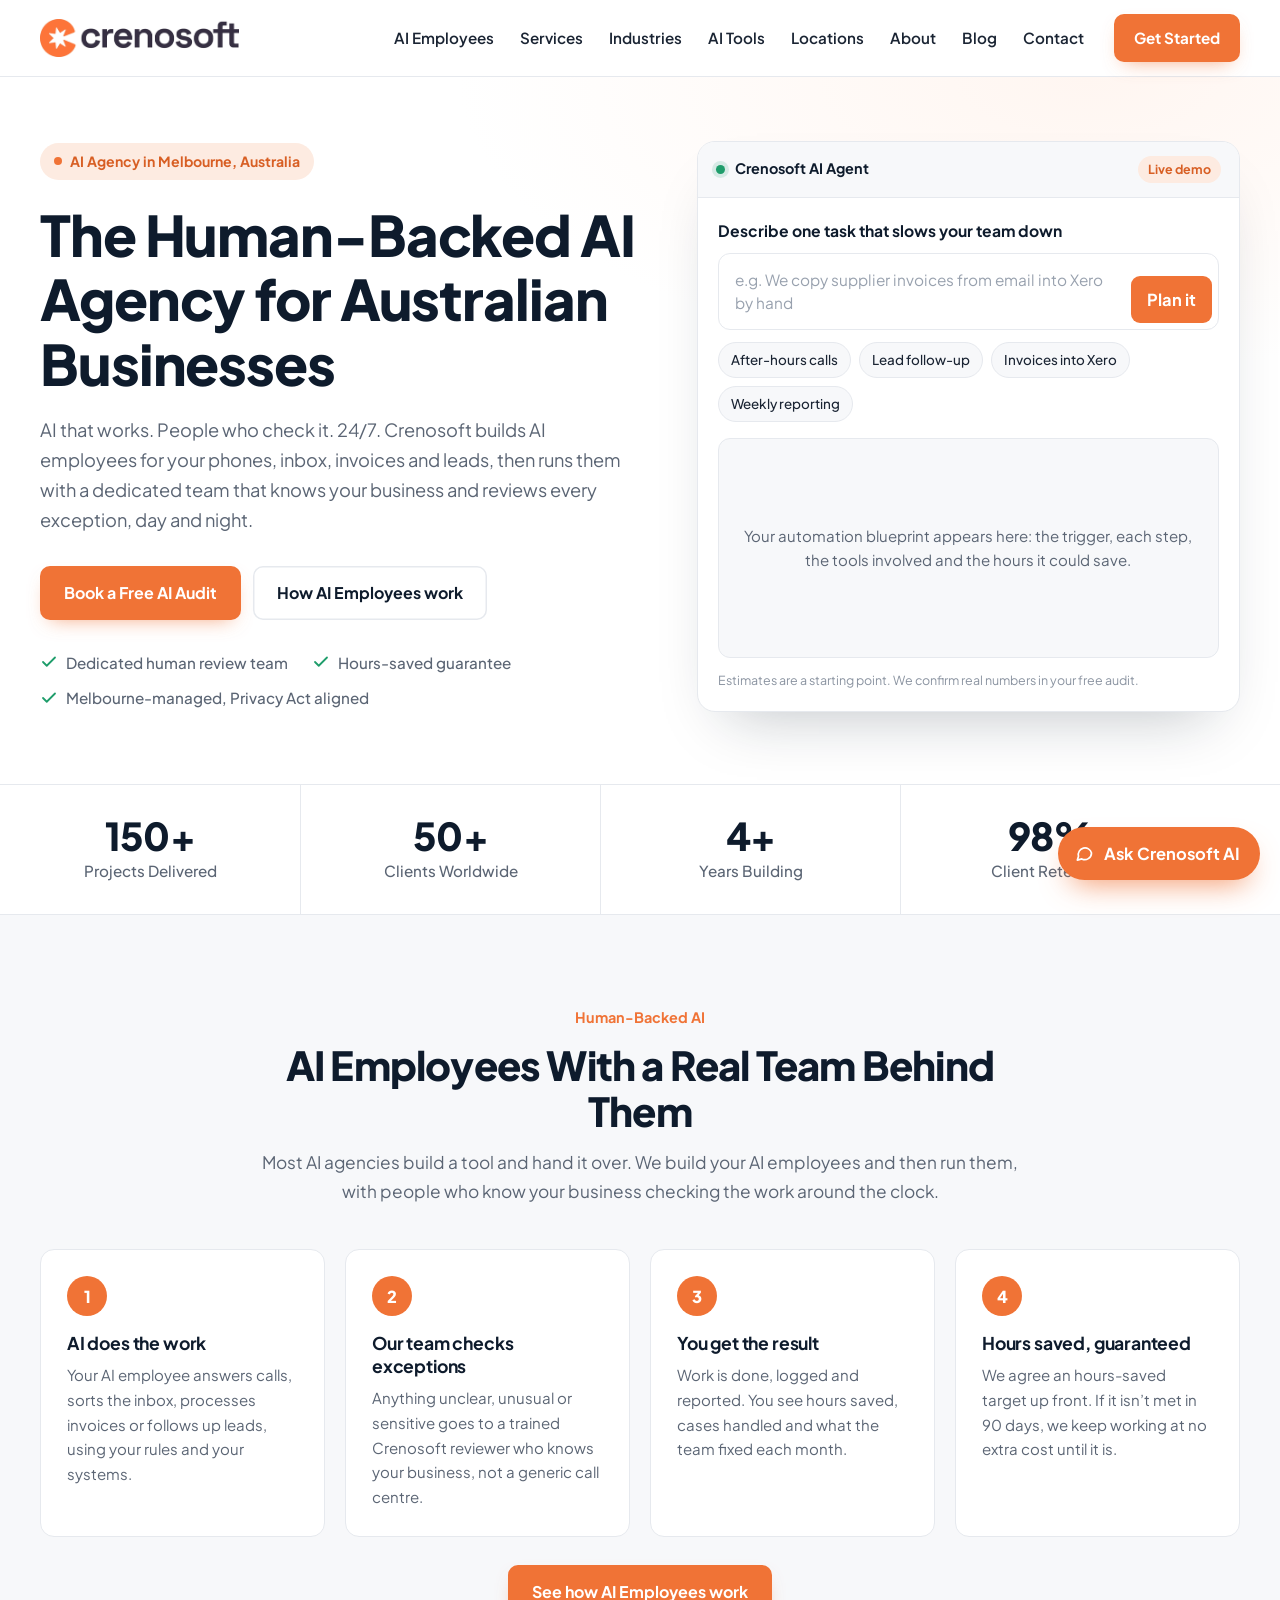
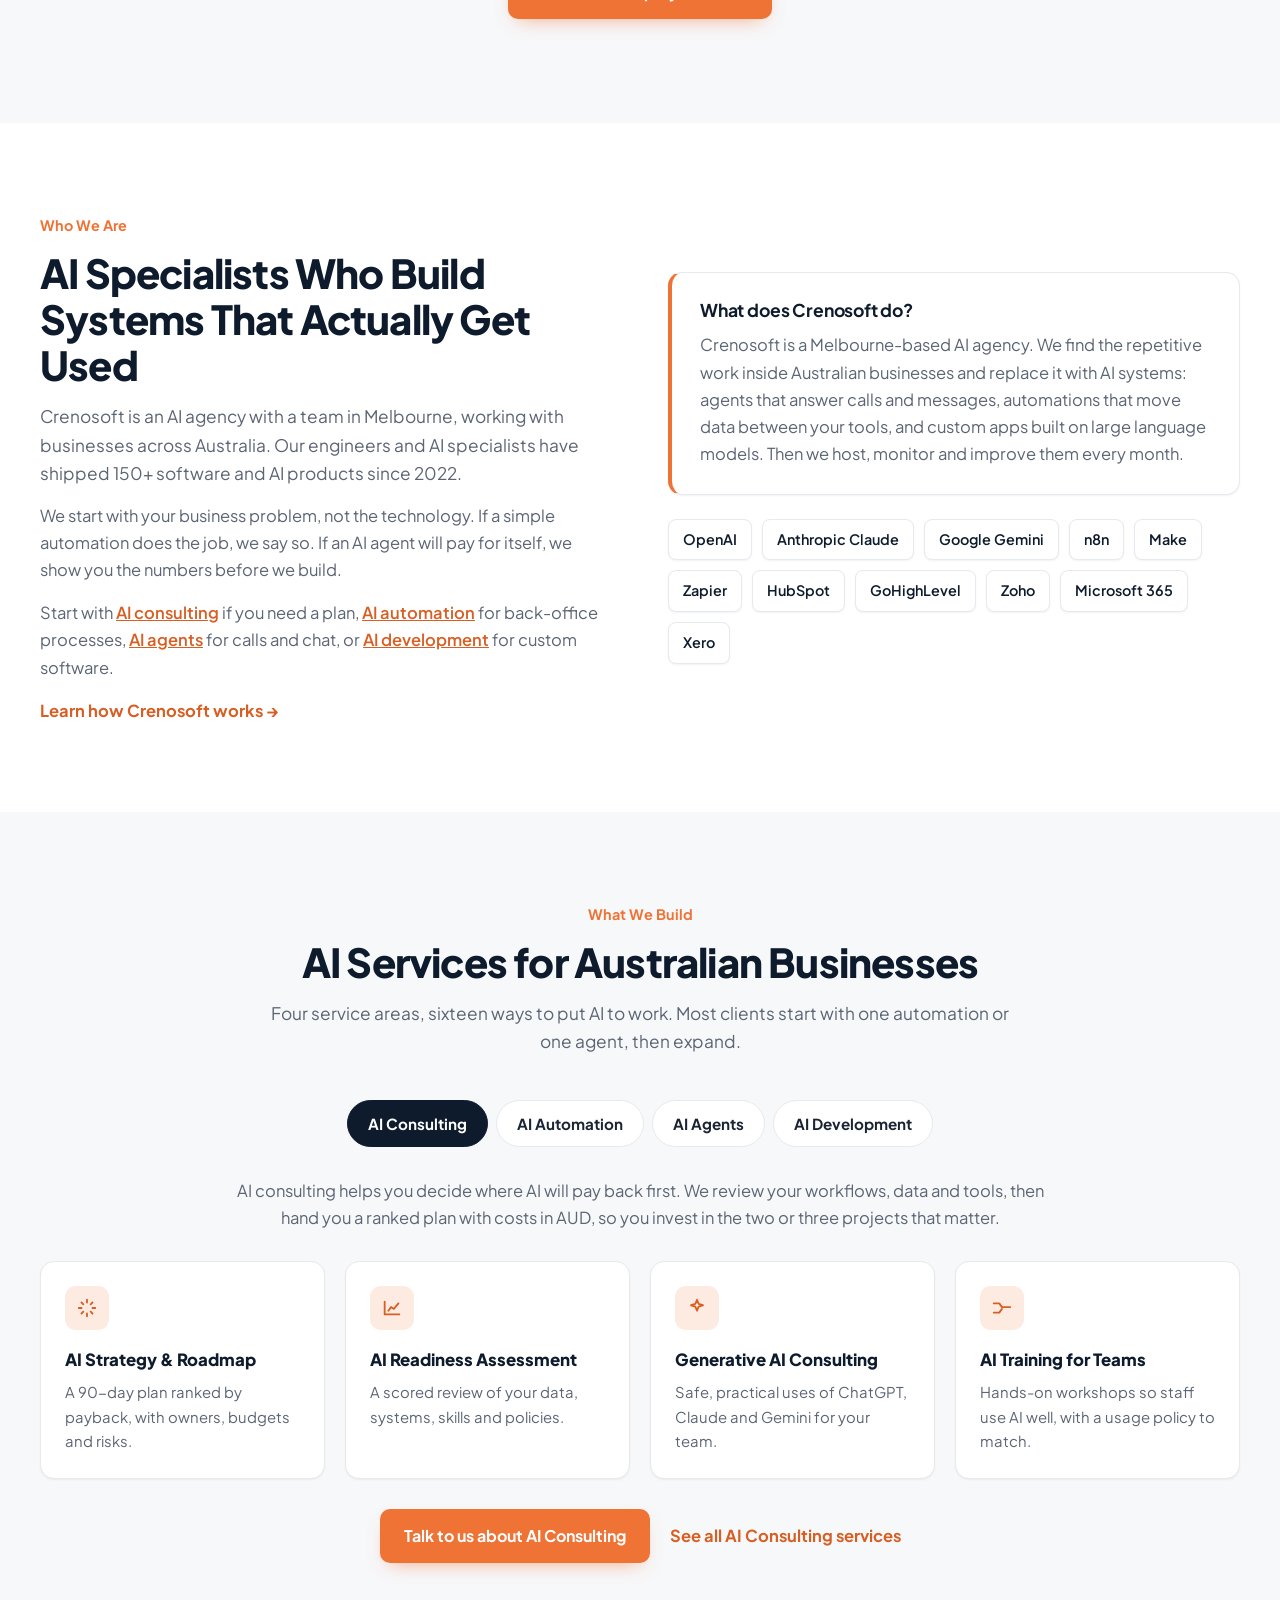
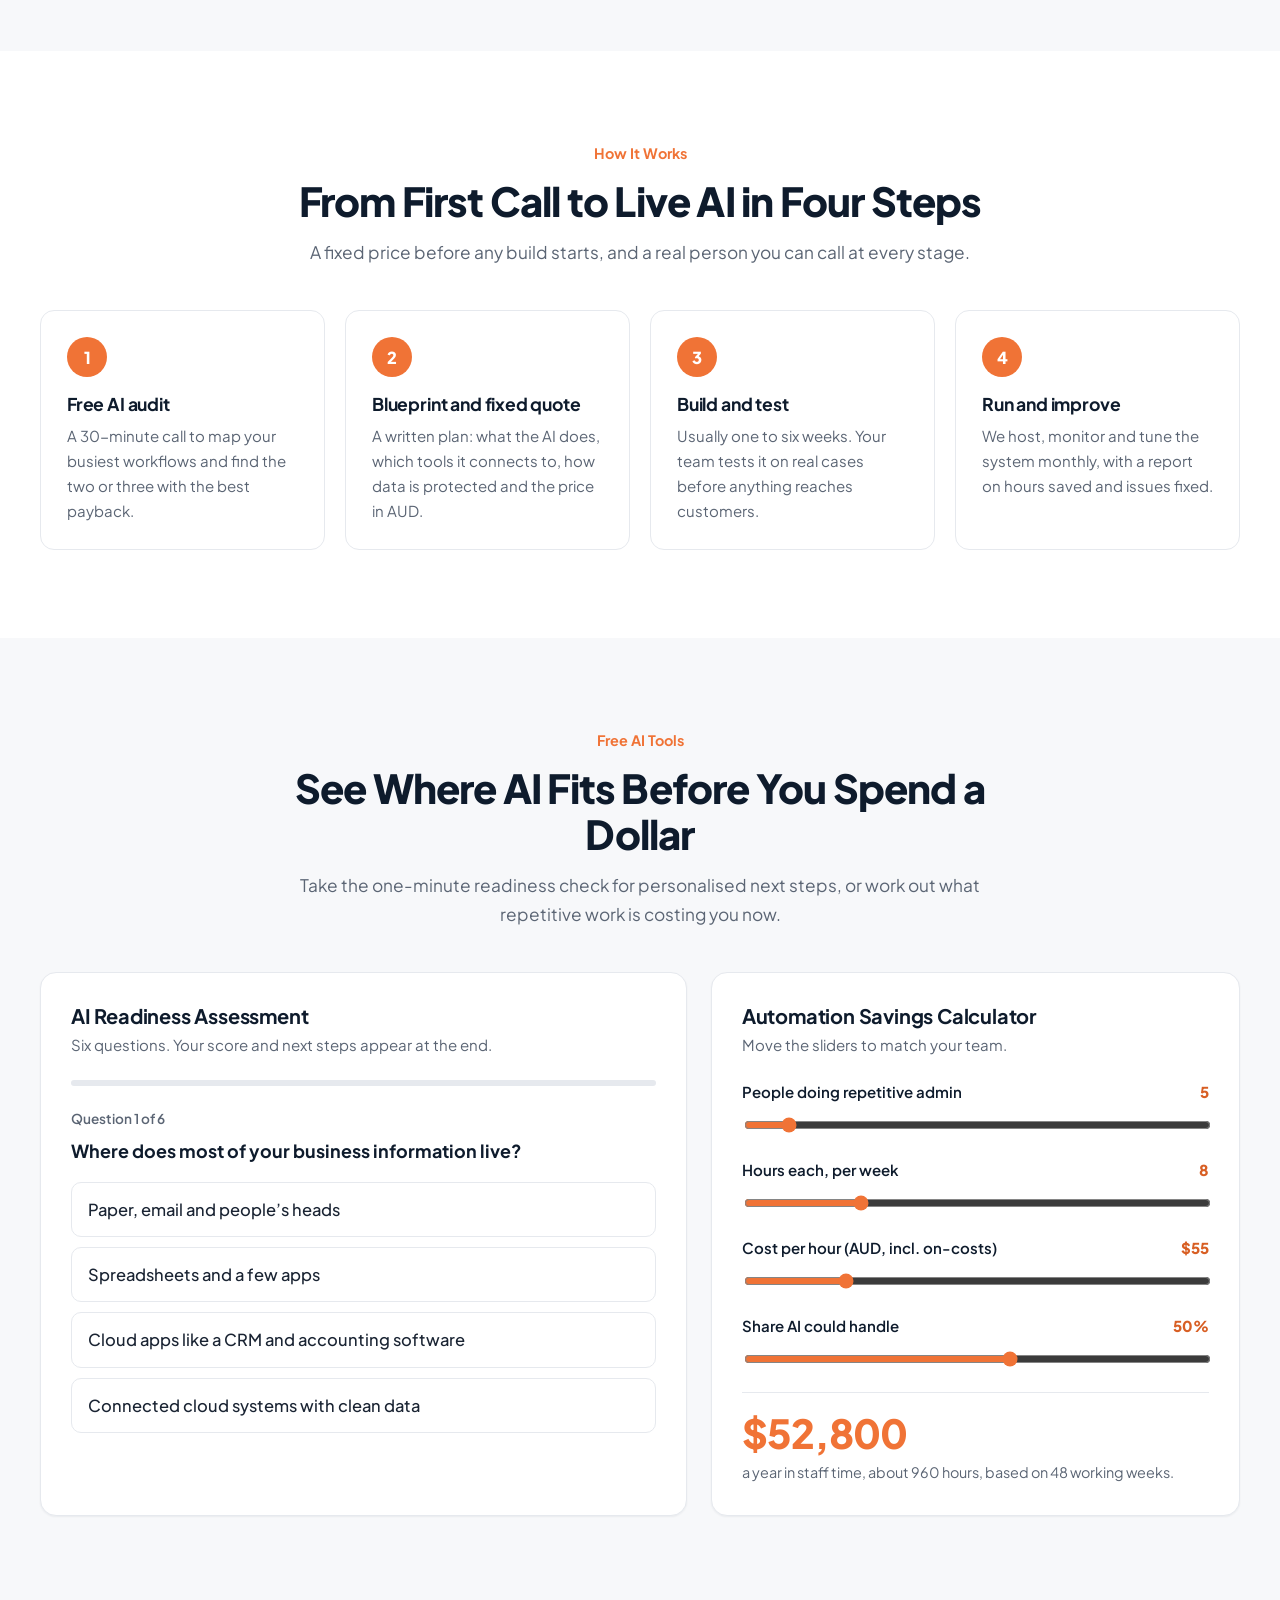
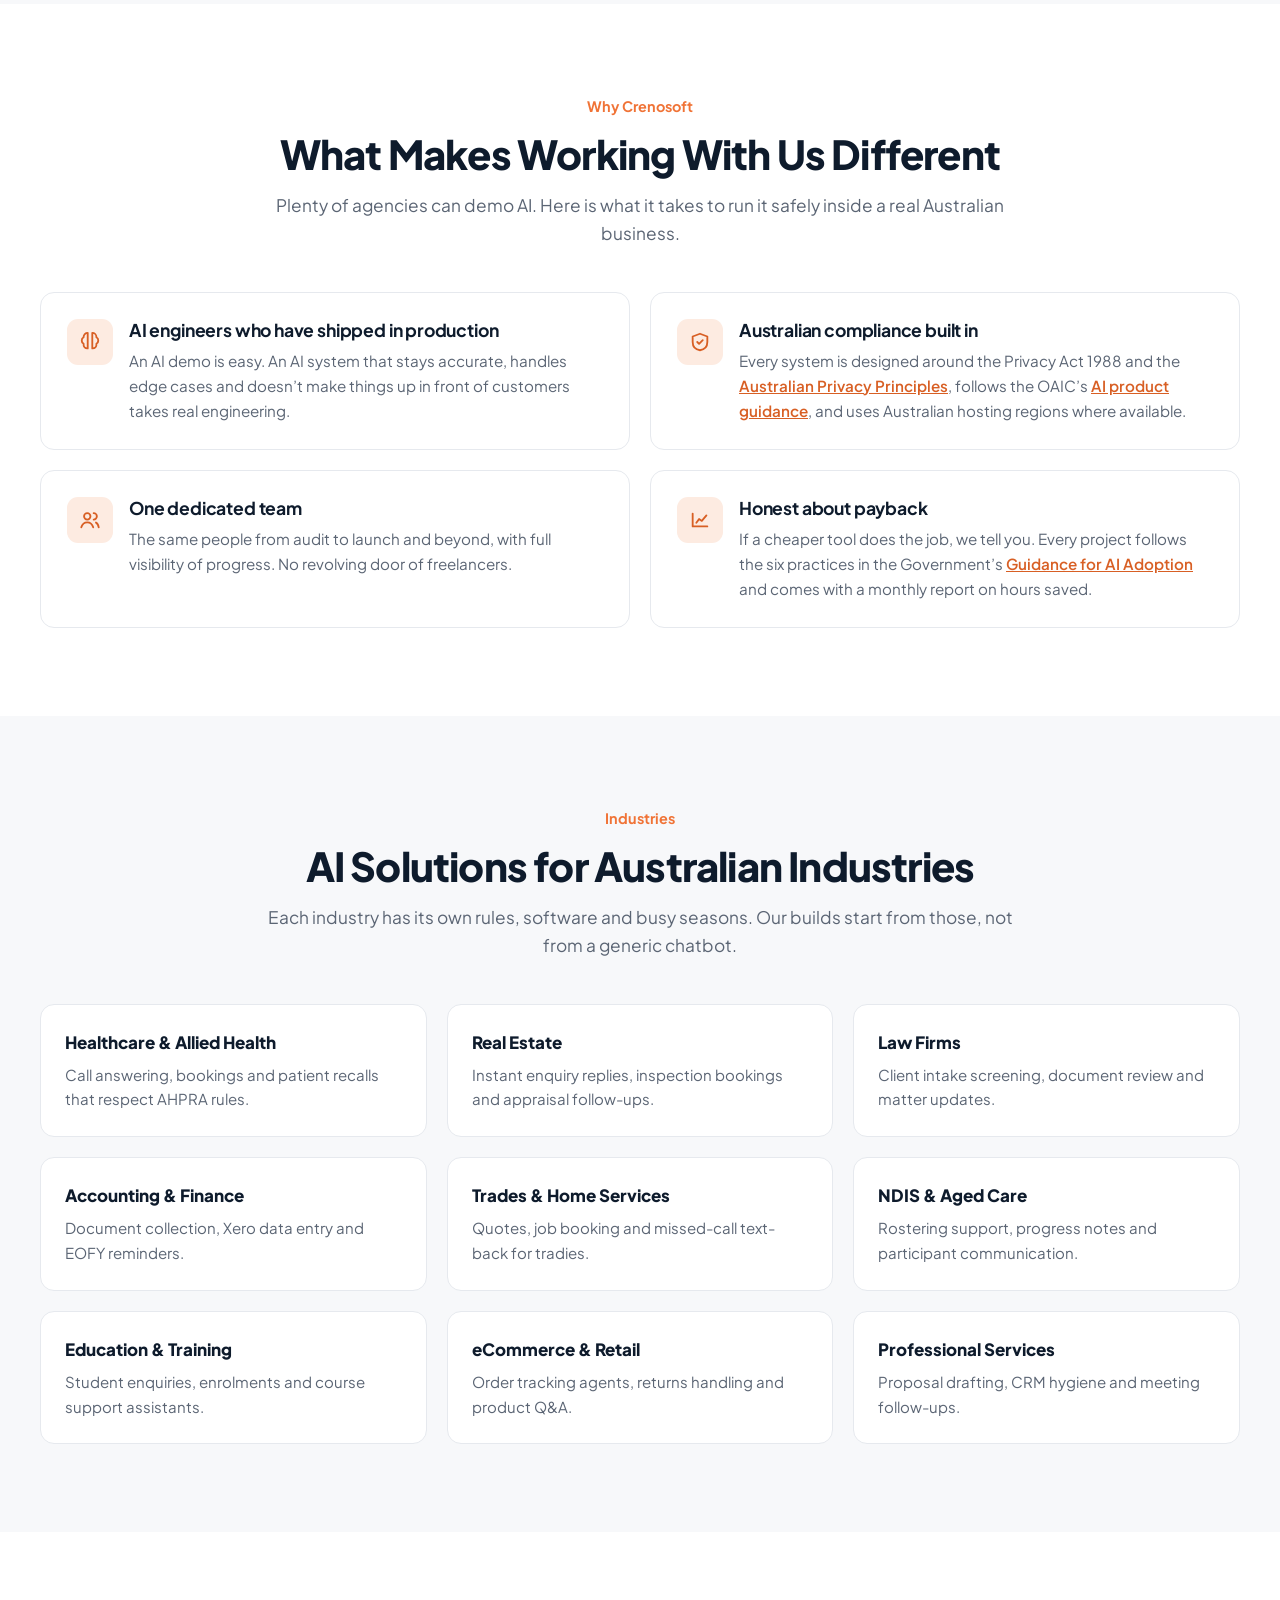
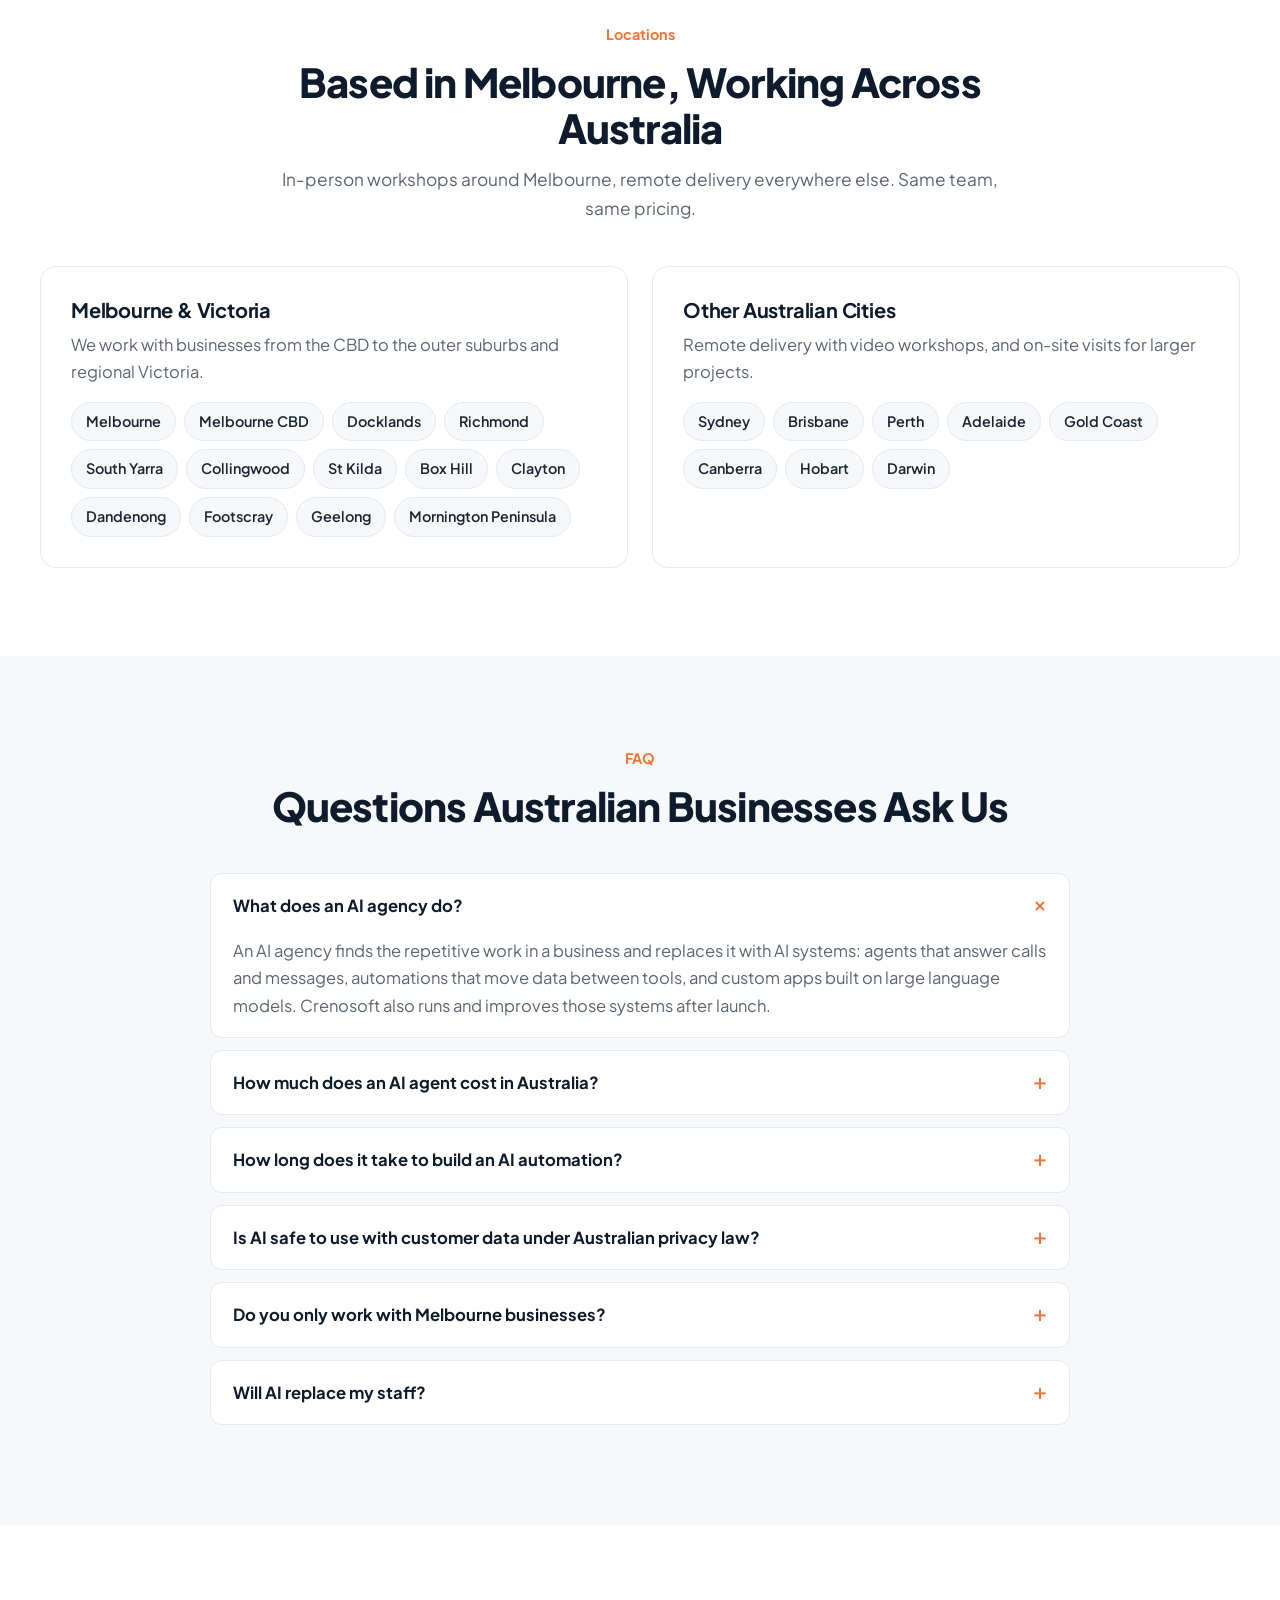
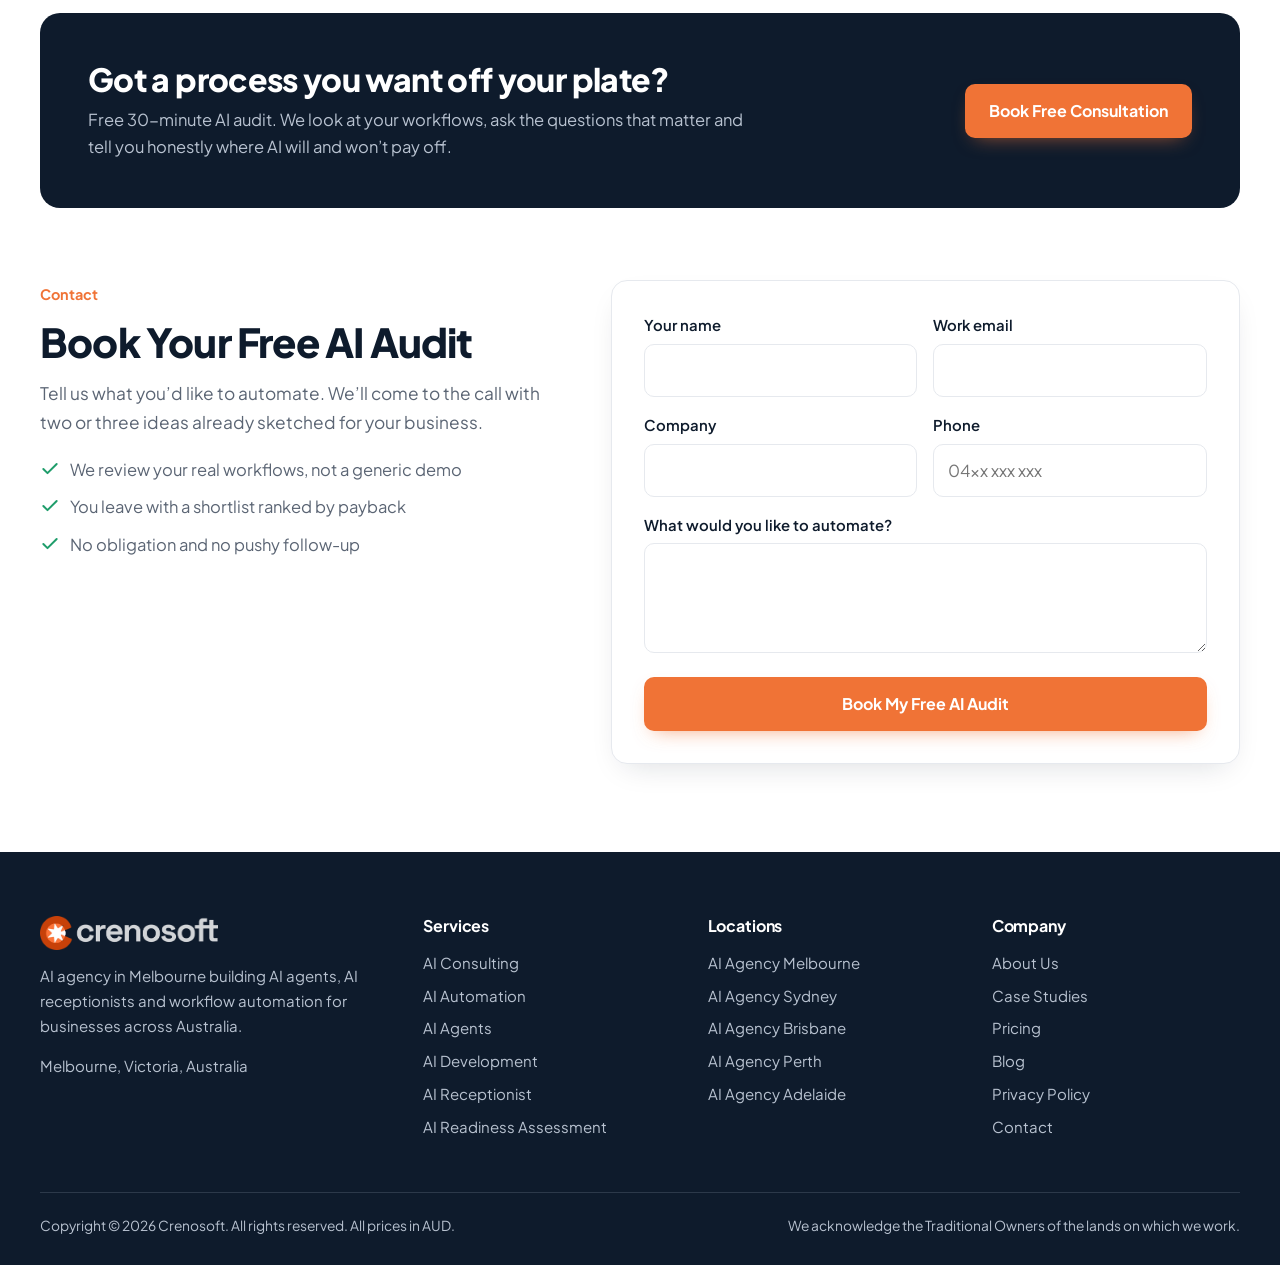
==== commit b61f8865: "Add Human-Backed AI Employees USP: new page, homepage hero and nav" ====
--- a/index.html
+++ b/index.html
@@ -4,7 +4,7 @@
 <meta charset="utf-8">
 <meta name="viewport" content="width=device-width, initial-scale=1, viewport-fit=cover">
 <title>AI Agency Australia | AI Agents &amp; Automation | Crenosoft</title>
-<meta name="description" content="Crenosoft is an Australian AI agency based in Melbourne. We build AI agents, AI receptionists, chatbots and workflow automation for Australian businesses. Book a free 30-minute AI audit.">
+<meta name="description" content="Crenosoft is a Melbourne AI agency that builds AI agents and automation, then runs them with a dedicated human review team 24/7. Book a free AI audit.">
 <link rel="canonical" href="https://www.crenosoft.com/">
 <meta name="robots" content="index, follow, max-image-preview:large, max-snippet:-1">
 <meta name="geo.region" content="AU-VIC">
@@ -35,6 +35,7 @@
 <svg width="26" height="26" viewBox="0 0 24 24" fill="none" stroke="currentColor" stroke-width="2" stroke-linecap="round"><path d="M4 7h16M4 12h16M4 17h16"/></svg>
 </button>
 <ul class="nav-links" id="nav-links">
+<li><a href="/ai-employees/">AI Employees</a></li>
 <li><a href="#services">Services</a></li>
 <li><a href="#industries">Industries</a></li>
 <li><a href="#assessment">AI Tools</a></li>
@@ -51,16 +52,16 @@
 <div class="wrap hero-grid">
 <div>
 <span class="pill"><i aria-hidden="true"></i>AI Agency in Melbourne, Australia</span>
-<h1 id="hero-title">The AI Agency That Automates the Busywork for Australian Businesses</h1>
-<p class="lead">Crenosoft builds AI agents, AI receptionists, chatbots and workflow automation for Australian SMEs and growing teams. Try our live AI agent: describe a task and see how we’d automate it.</p>
+<h1 id="hero-title">The Human-Backed AI Agency for Australian Businesses</h1>
+<p class="lead">AI that works. People who check it. 24/7. Crenosoft builds AI employees for your phones, inbox, invoices and leads, then runs them with a dedicated team that knows your business and reviews every exception, day and night.</p>
 <div class="hero-ctas">
 <a class="btn btn-primary" href="#contact">Book a Free AI Audit</a>
-<a class="btn btn-outline" href="#services">Explore Services</a>
+<a class="btn btn-outline" href="/ai-employees/">How AI Employees work</a>
 </div>
 <ul class="hero-checks">
-<li><svg viewBox="0 0 24 24" fill="none" stroke="currentColor" stroke-width="2.4" stroke-linecap="round" stroke-linejoin="round" aria-hidden="true"><path d="M20 6 9 17l-5-5"/></svg>Melbourne-based team</li>
-<li><svg viewBox="0 0 24 24" fill="none" stroke="currentColor" stroke-width="2.4" stroke-linecap="round" stroke-linejoin="round" aria-hidden="true"><path d="M20 6 9 17l-5-5"/></svg>Fixed quotes in AUD</li>
-<li><svg viewBox="0 0 24 24" fill="none" stroke="currentColor" stroke-width="2.4" stroke-linecap="round" stroke-linejoin="round" aria-hidden="true"><path d="M20 6 9 17l-5-5"/></svg>Privacy Act compliant</li>
+<li><svg viewBox="0 0 24 24" fill="none" stroke="currentColor" stroke-width="2.4" stroke-linecap="round" stroke-linejoin="round" aria-hidden="true"><path d="M20 6 9 17l-5-5"/></svg>Dedicated human review team</li>
+<li><svg viewBox="0 0 24 24" fill="none" stroke="currentColor" stroke-width="2.4" stroke-linecap="round" stroke-linejoin="round" aria-hidden="true"><path d="M20 6 9 17l-5-5"/></svg>Hours-saved guarantee</li>
+<li><svg viewBox="0 0 24 24" fill="none" stroke="currentColor" stroke-width="2.4" stroke-linecap="round" stroke-linejoin="round" aria-hidden="true"><path d="M20 6 9 17l-5-5"/></svg>Melbourne-managed, Privacy Act aligned</li>
 </ul>
 </div>
 <div class="console" role="region" aria-labelledby="console-title">
@@ -95,6 +96,22 @@
 <li><b>98%</b><span>Client Retention</span></li>
 </ul>
 </div>
+<section class="soft" aria-labelledby="usp-title">
+<div class="wrap">
+<div class="section-head center">
+<span class="label">Human-Backed AI</span>
+<h2 id="usp-title">AI Employees With a Real Team Behind Them</h2>
+<p class="lead">Most AI agencies build a tool and hand it over. We build your AI employees and then run them, with people who know your business checking the work around the clock.</p>
+</div>
+<ol class="process">
+<li><span class="step-n">1</span><h3>AI does the work</h3><p>Your AI employee answers calls, sorts the inbox, processes invoices or follows up leads, using your rules and your systems.</p></li>
+<li><span class="step-n">2</span><h3>Our team checks exceptions</h3><p>Anything unclear, unusual or sensitive goes to a trained Crenosoft reviewer who knows your business, not a generic call centre.</p></li>
+<li><span class="step-n">3</span><h3>You get the result</h3><p>Work is done, logged and reported. You see hours saved, cases handled and what the team fixed each month.</p></li>
+<li><span class="step-n">4</span><h3>Hours saved, guaranteed</h3><p>We agree an hours-saved target up front. If it isn’t met in 90 days, we keep working at no extra cost until it is.</p></li>
+</ol>
+<p class="center" style="margin-top:28px"><a class="btn btn-primary" href="/ai-employees/">See how AI Employees work</a></p>
+</div>
+</section>
 <section aria-labelledby="about-title">
 <div class="wrap about-grid">
 <div>
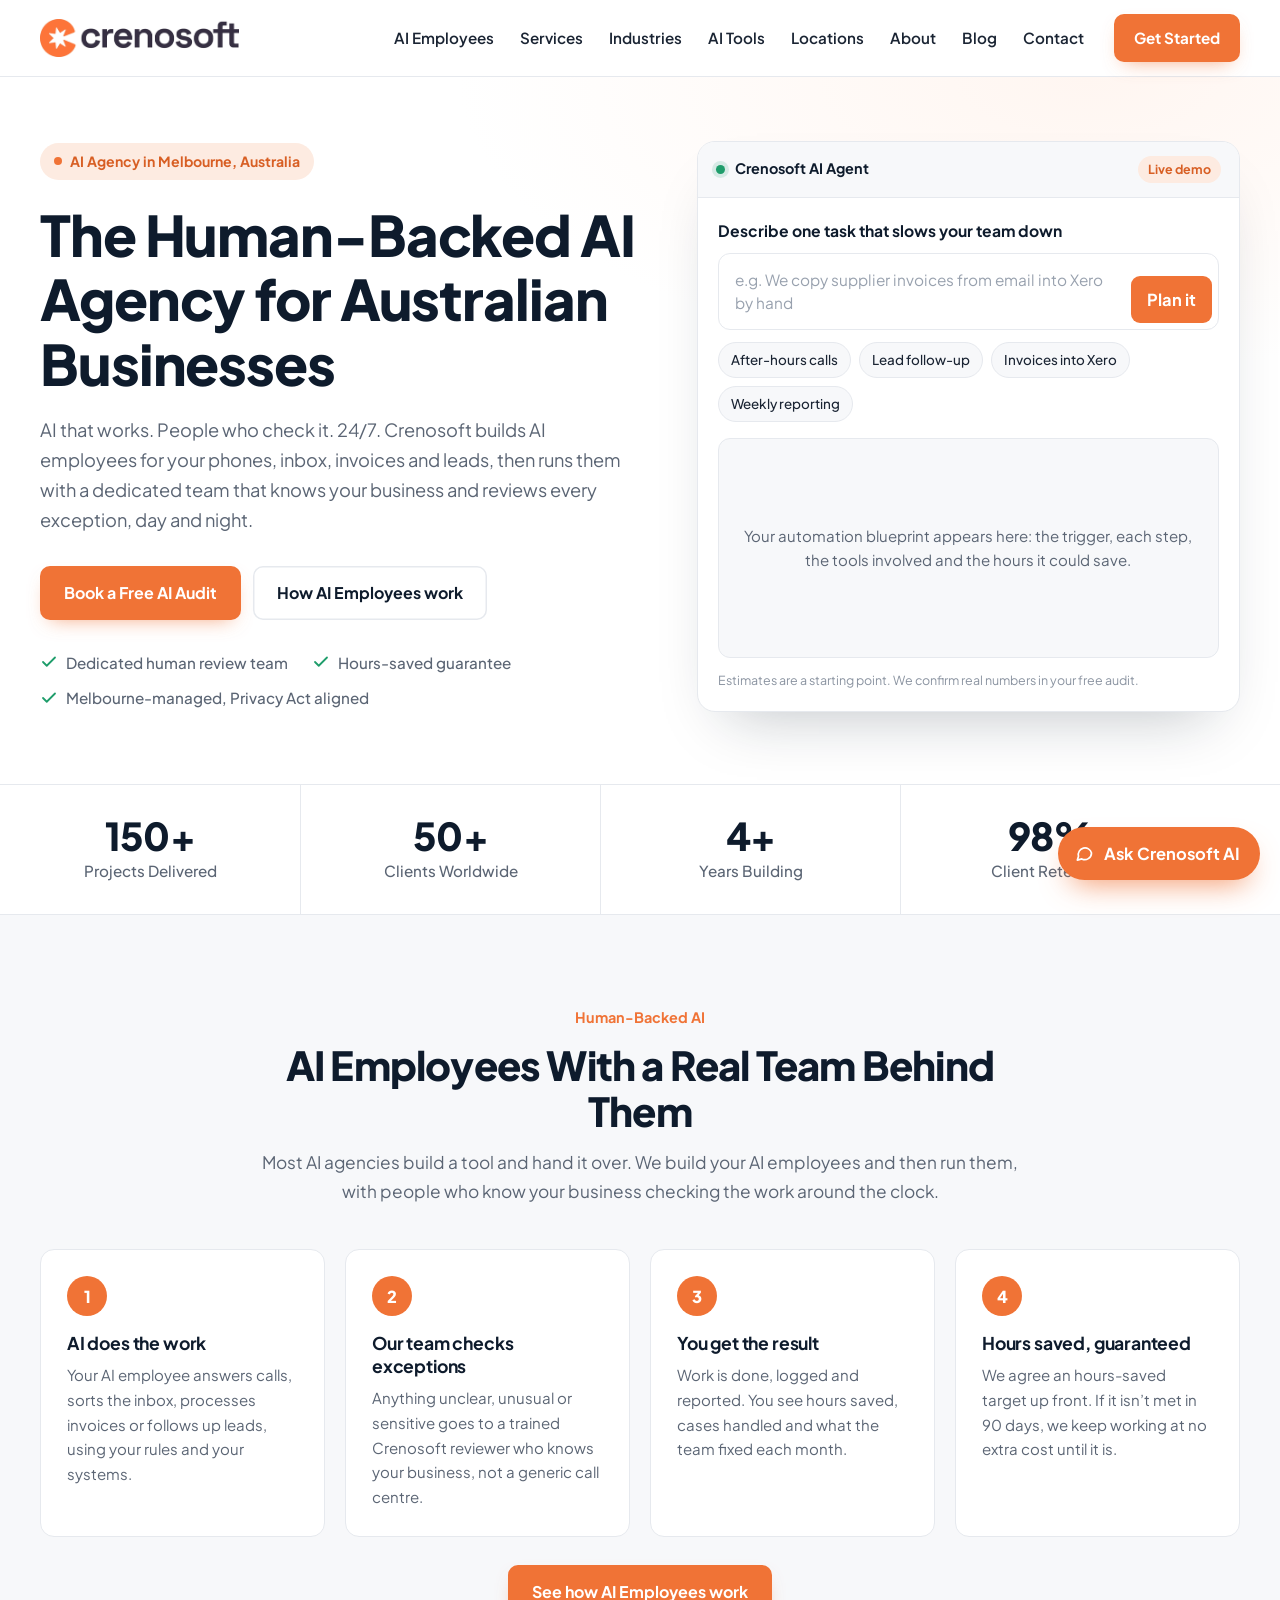
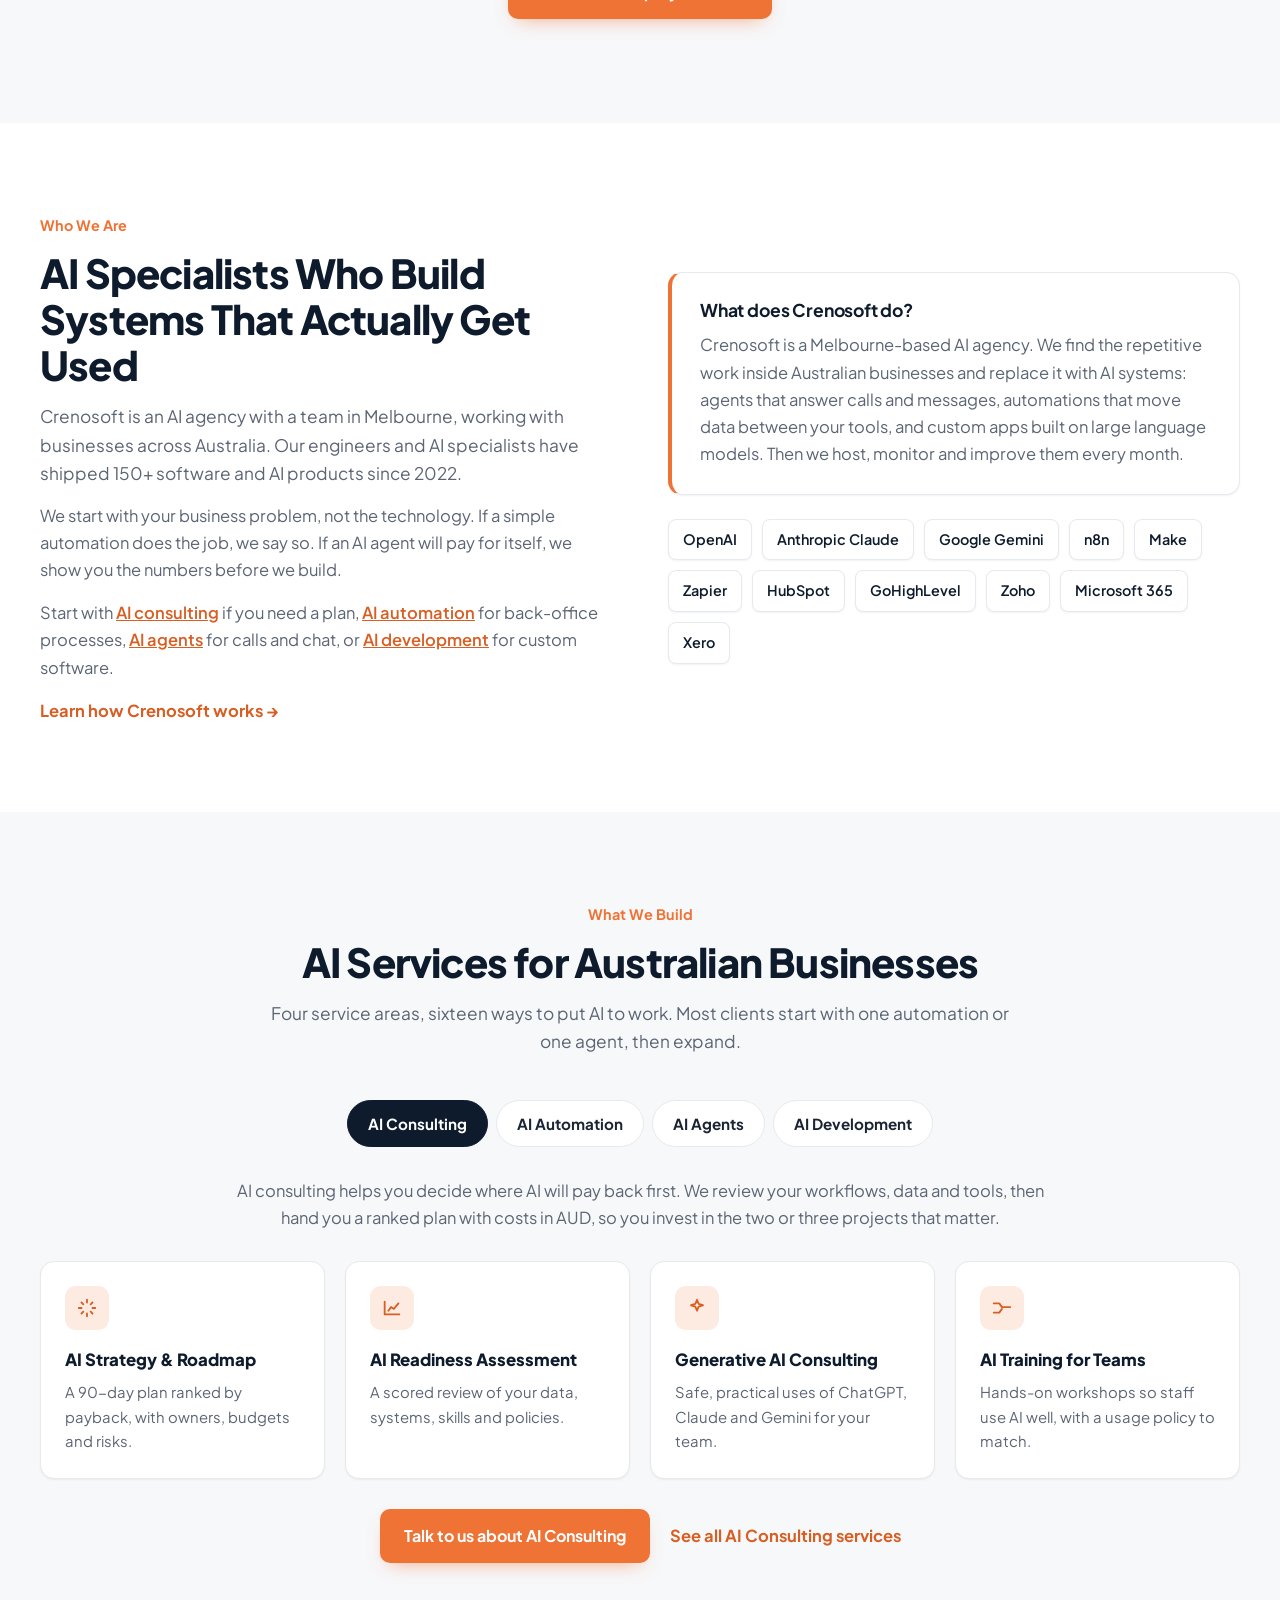
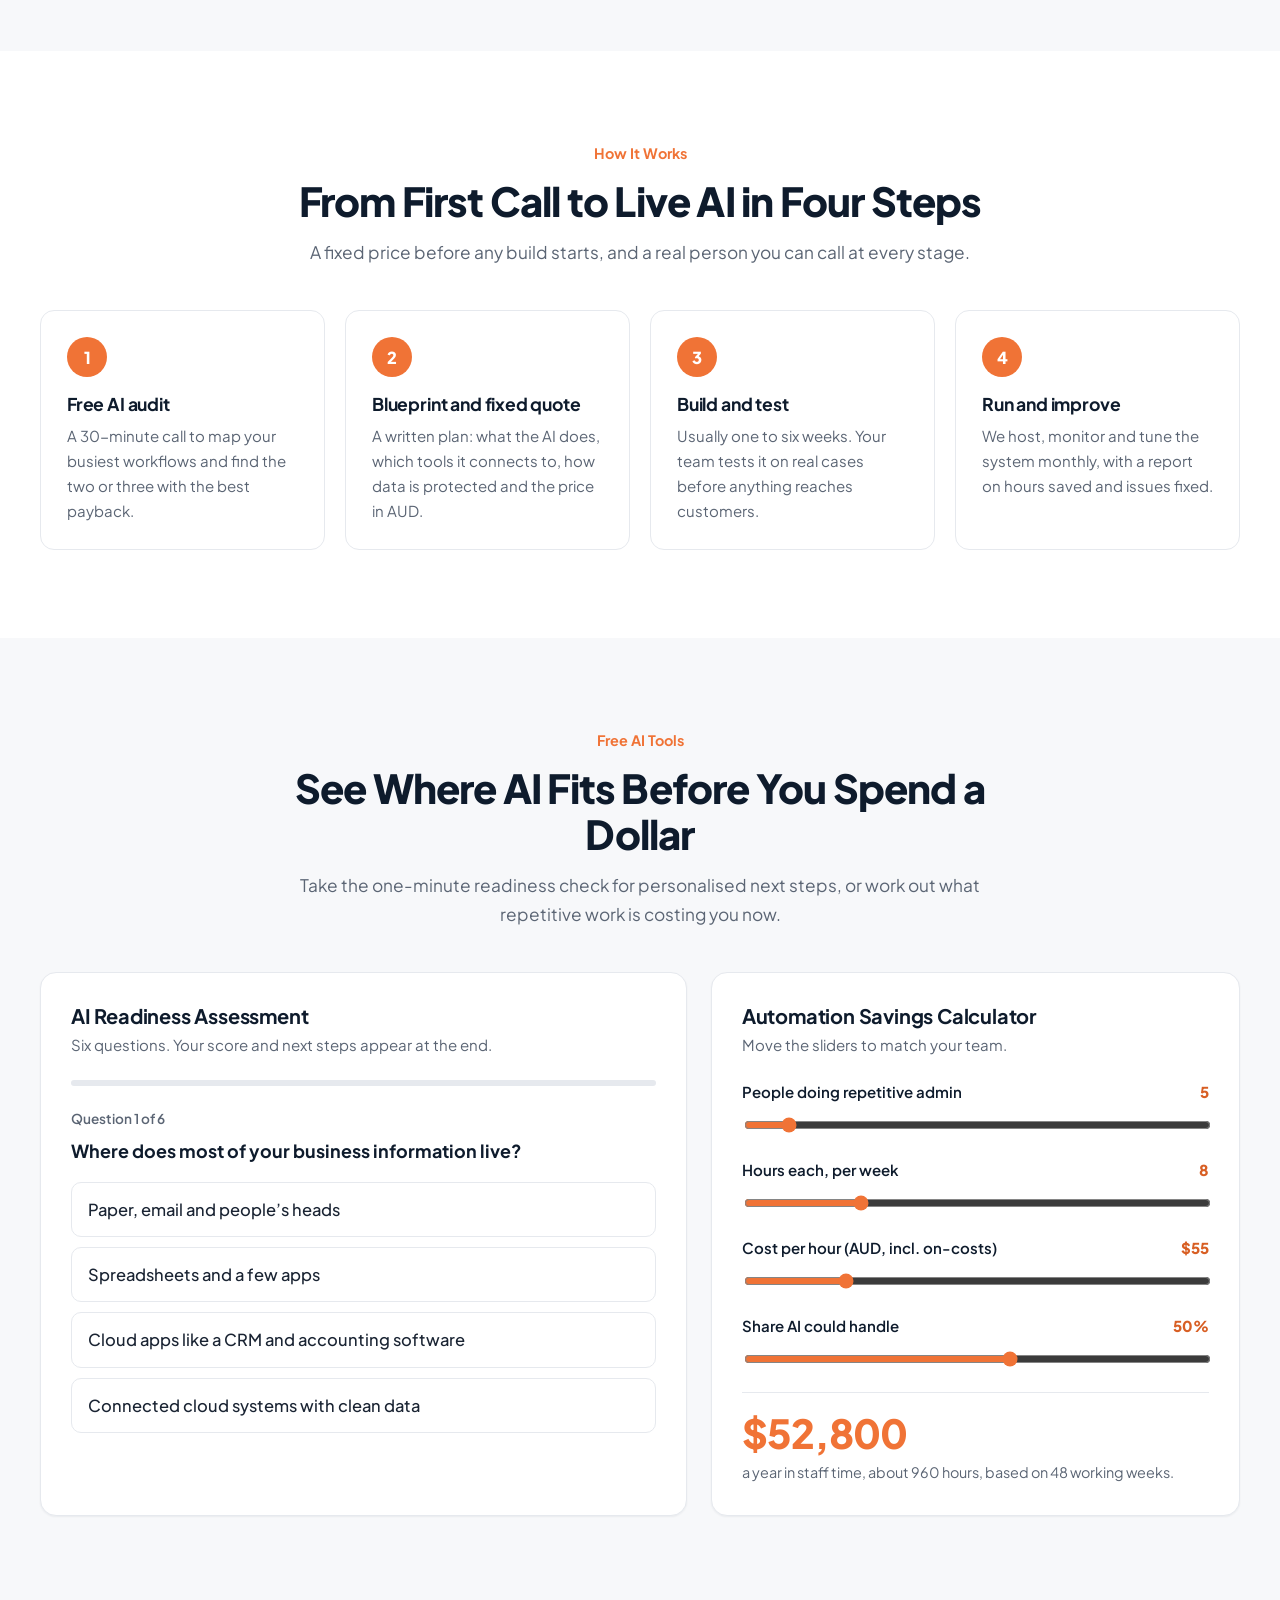
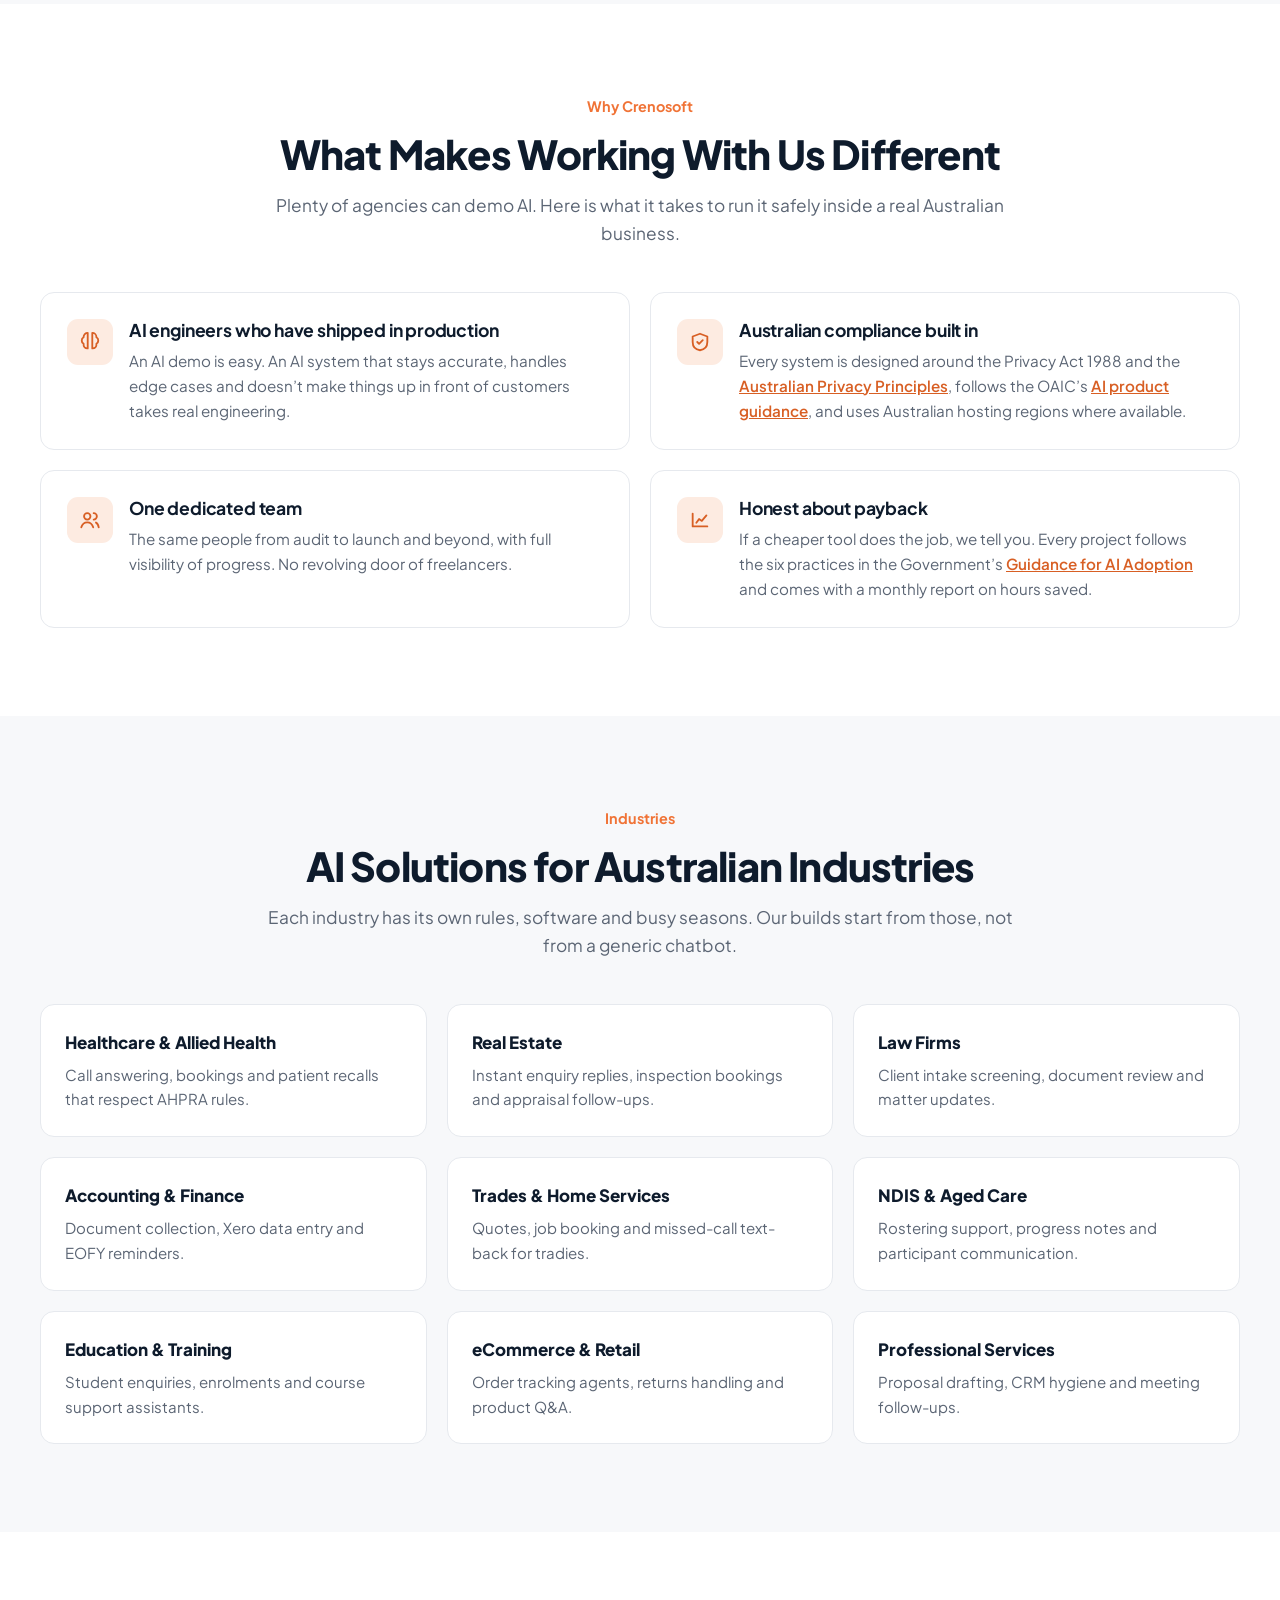
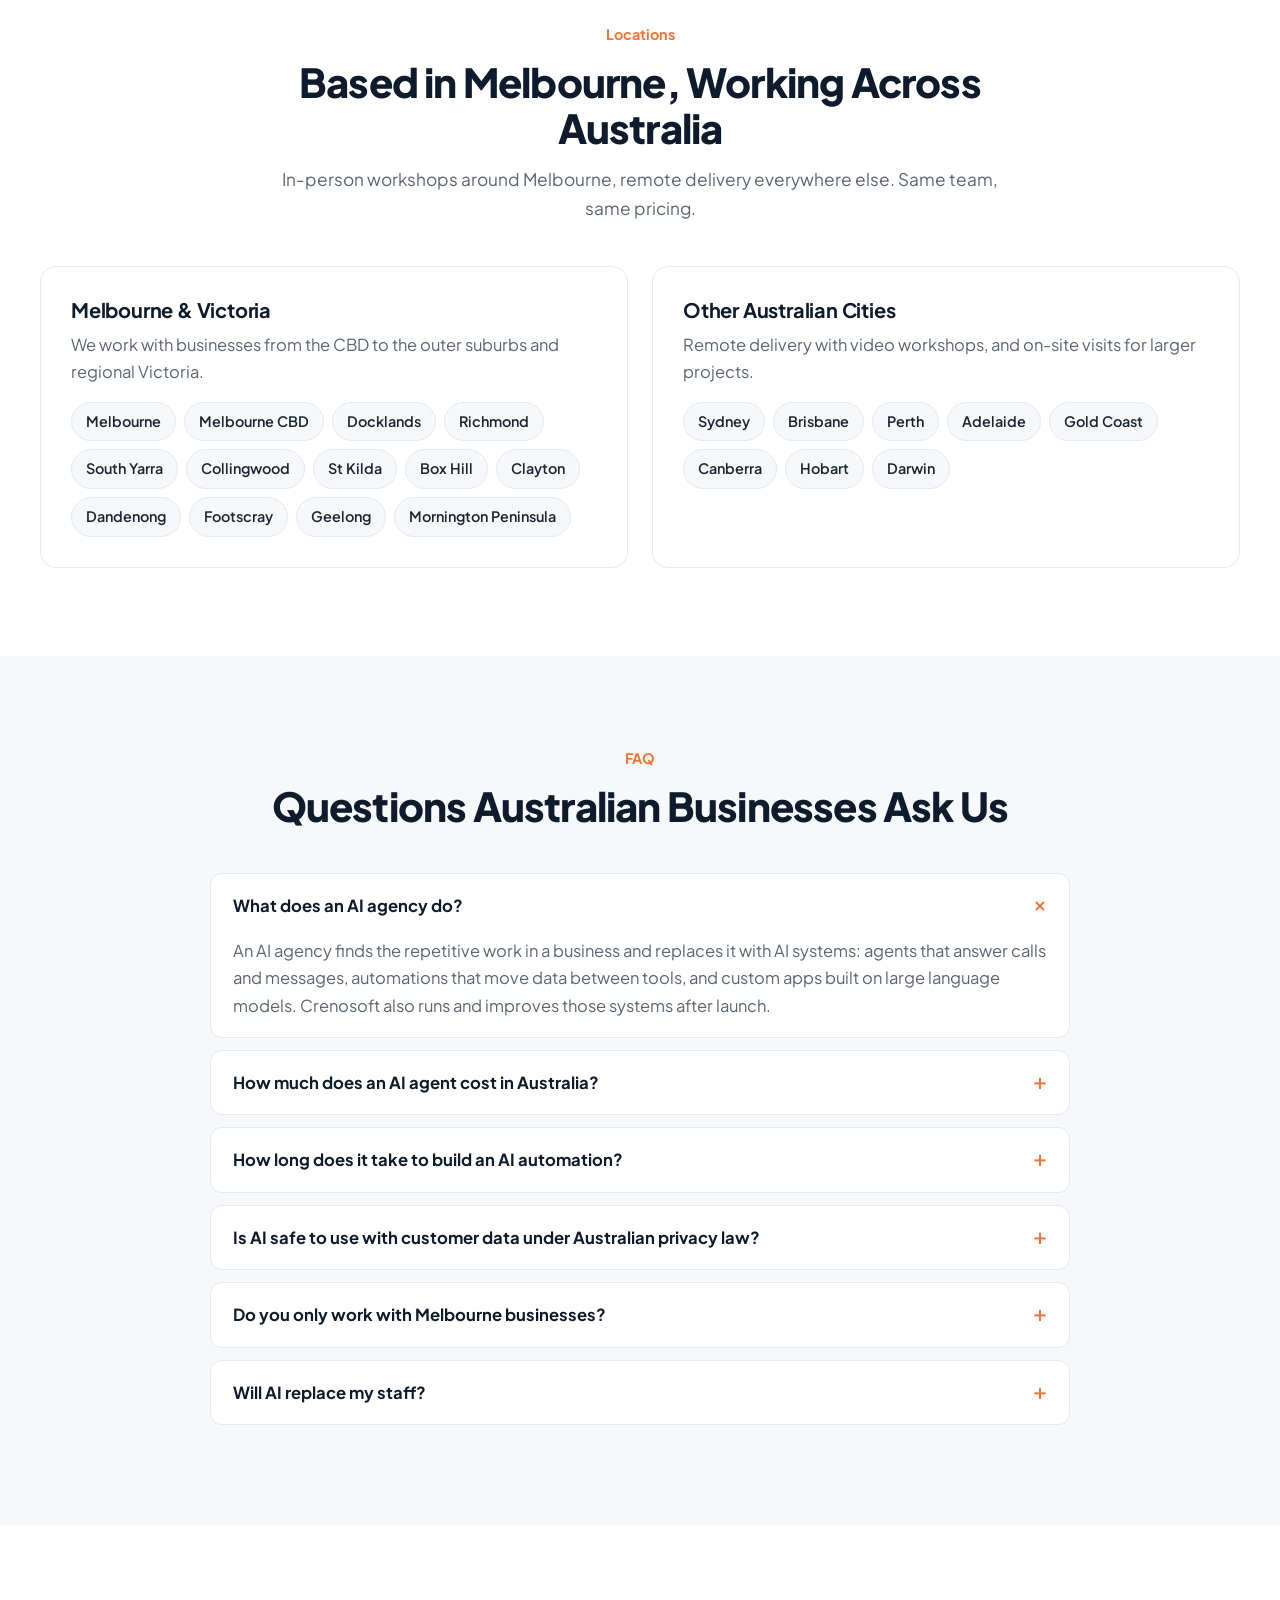
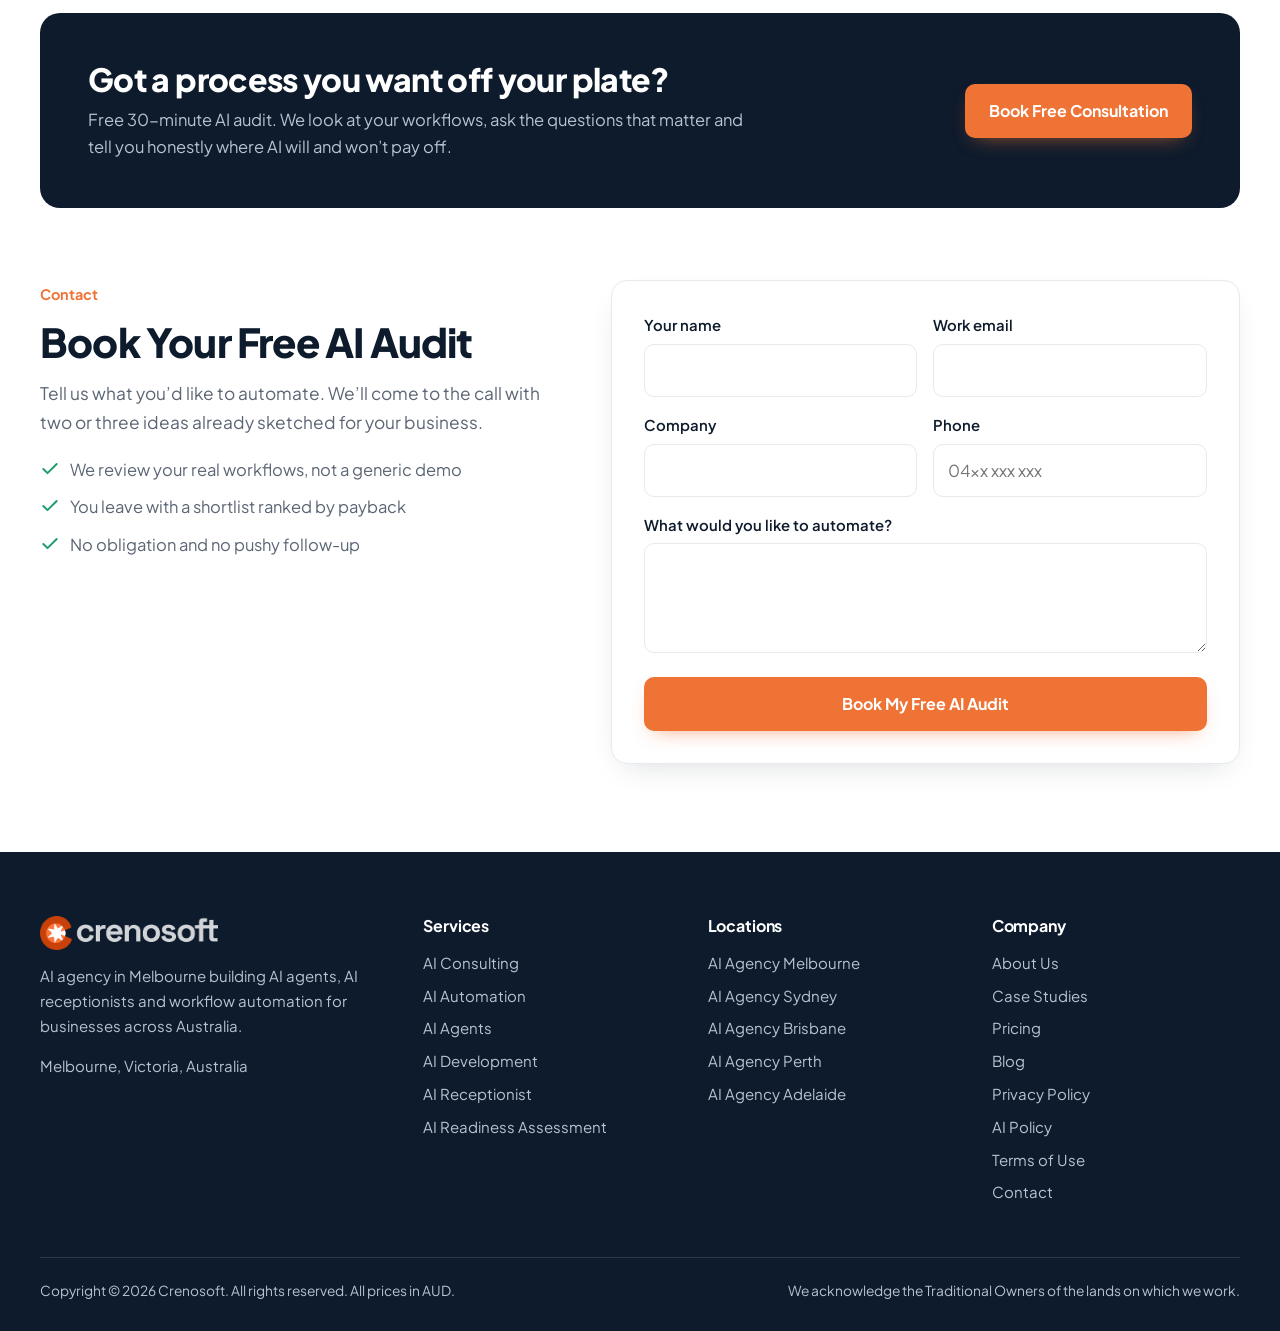
==== commit 423f324e: "Add legal and company pages, 9 industry pages, 404 and plain layout" ====
--- a/index.html
+++ b/index.html
@@ -362,6 +362,8 @@
 <li><a href="/pricing/">Pricing</a></li>
 <li><a href="/insights/">Blog</a></li>
 <li><a href="/privacy/">Privacy Policy</a></li>
+<li><a href="/ai-policy/">AI Policy</a></li>
+<li><a href="/terms/">Terms of Use</a></li>
 <li><a href="#contact">Contact</a></li>
 </ul>
 </div>
